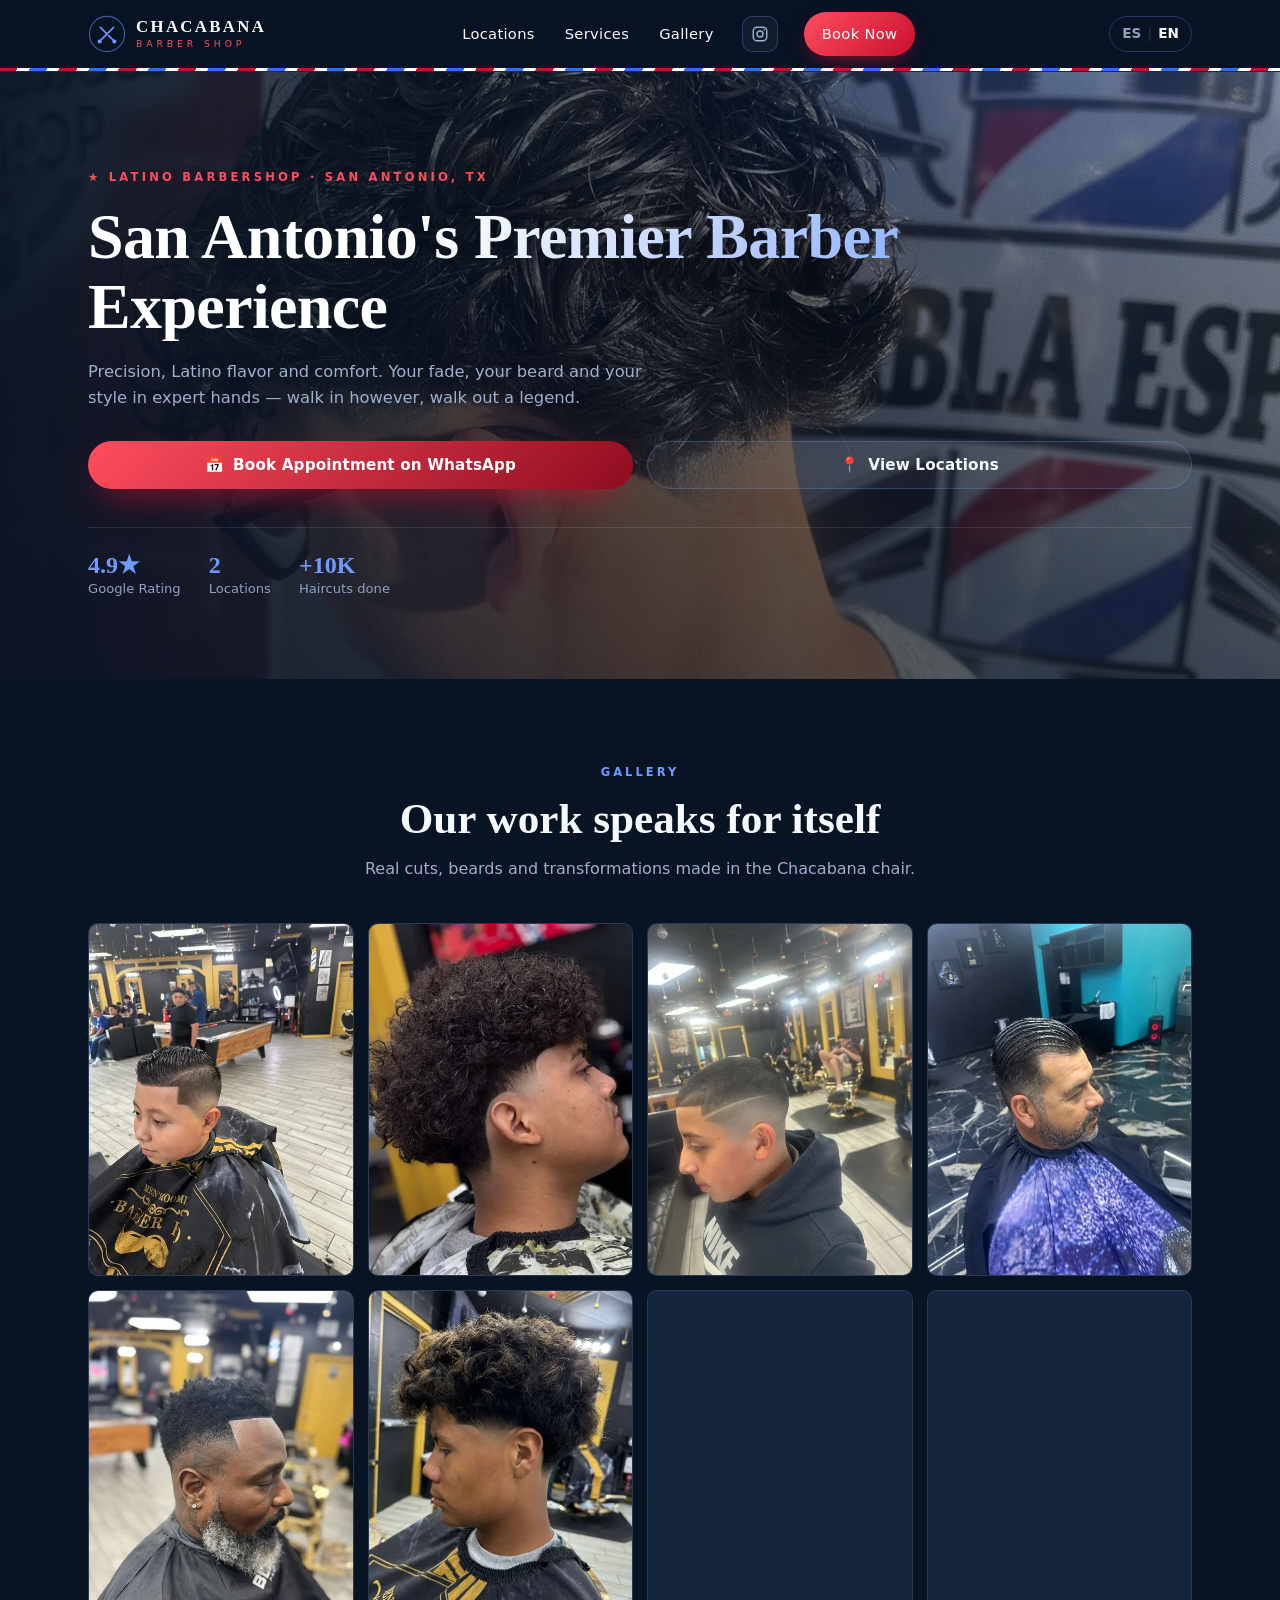
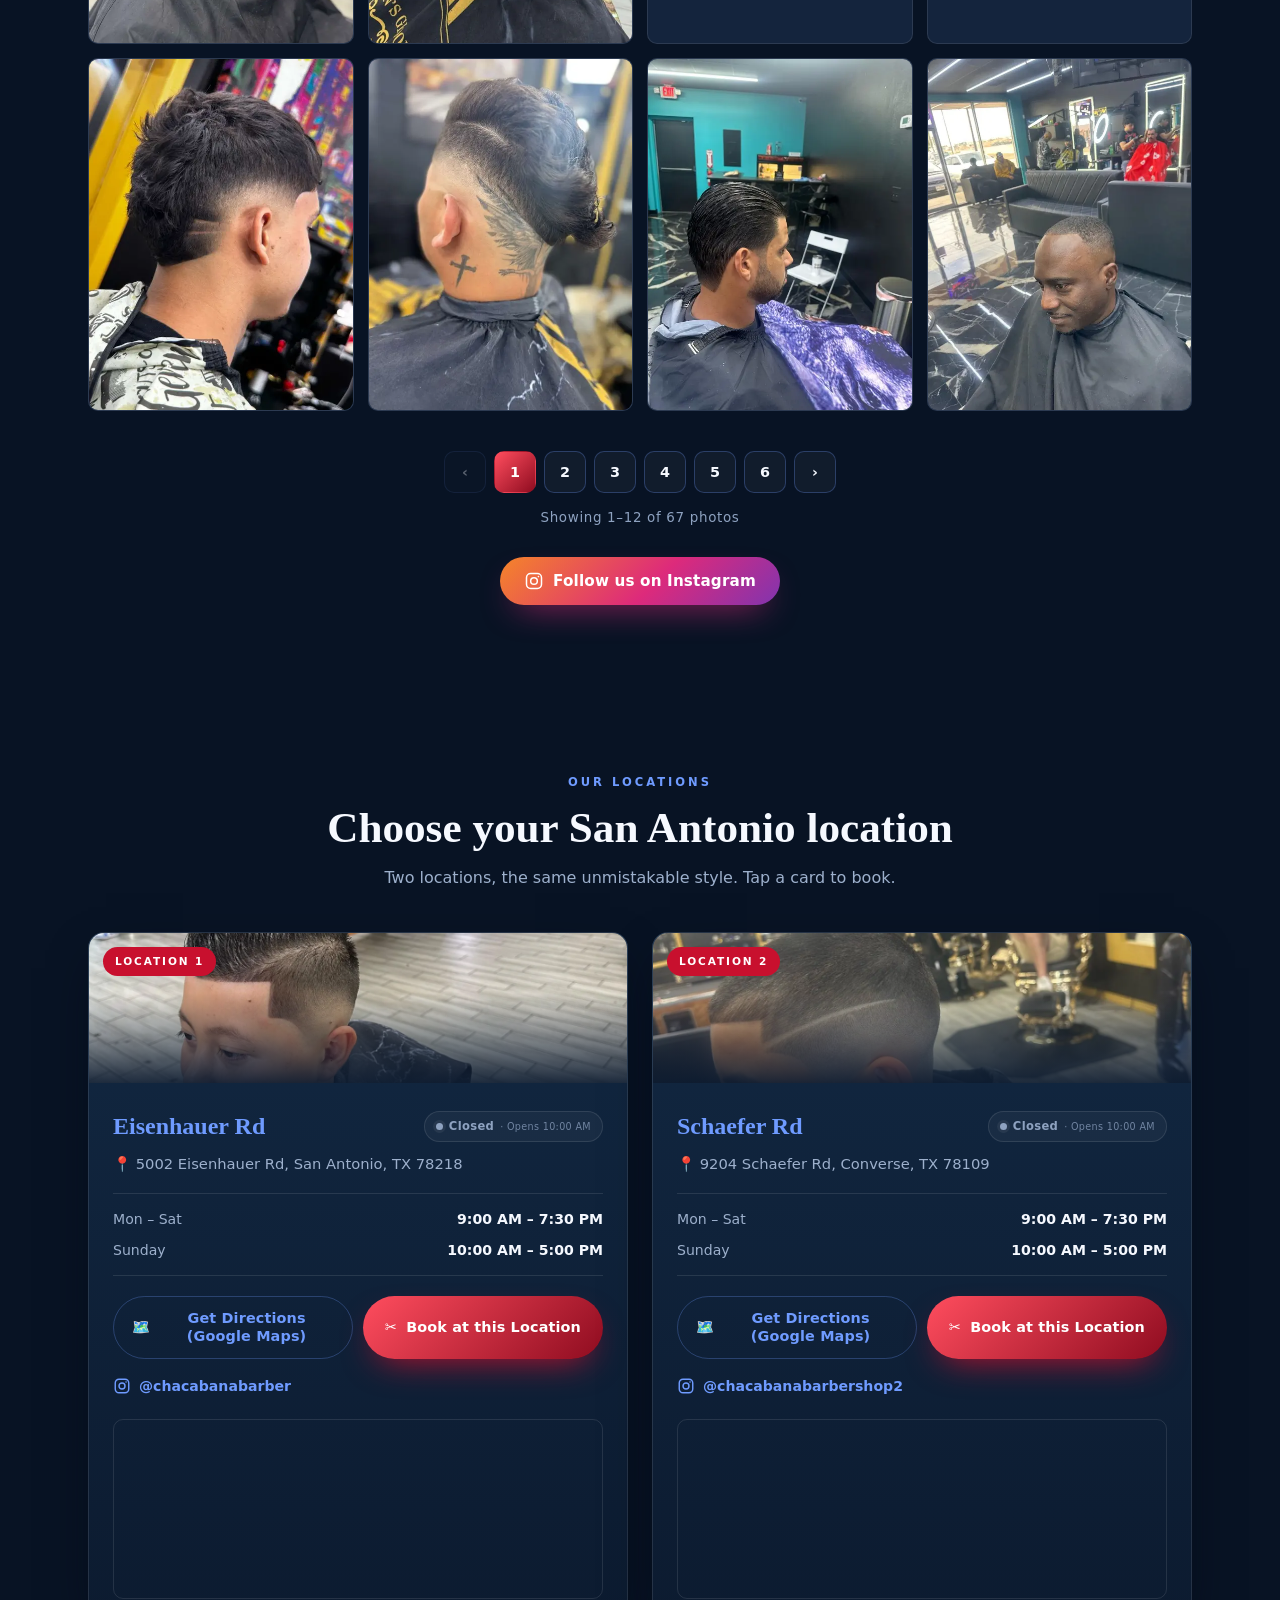
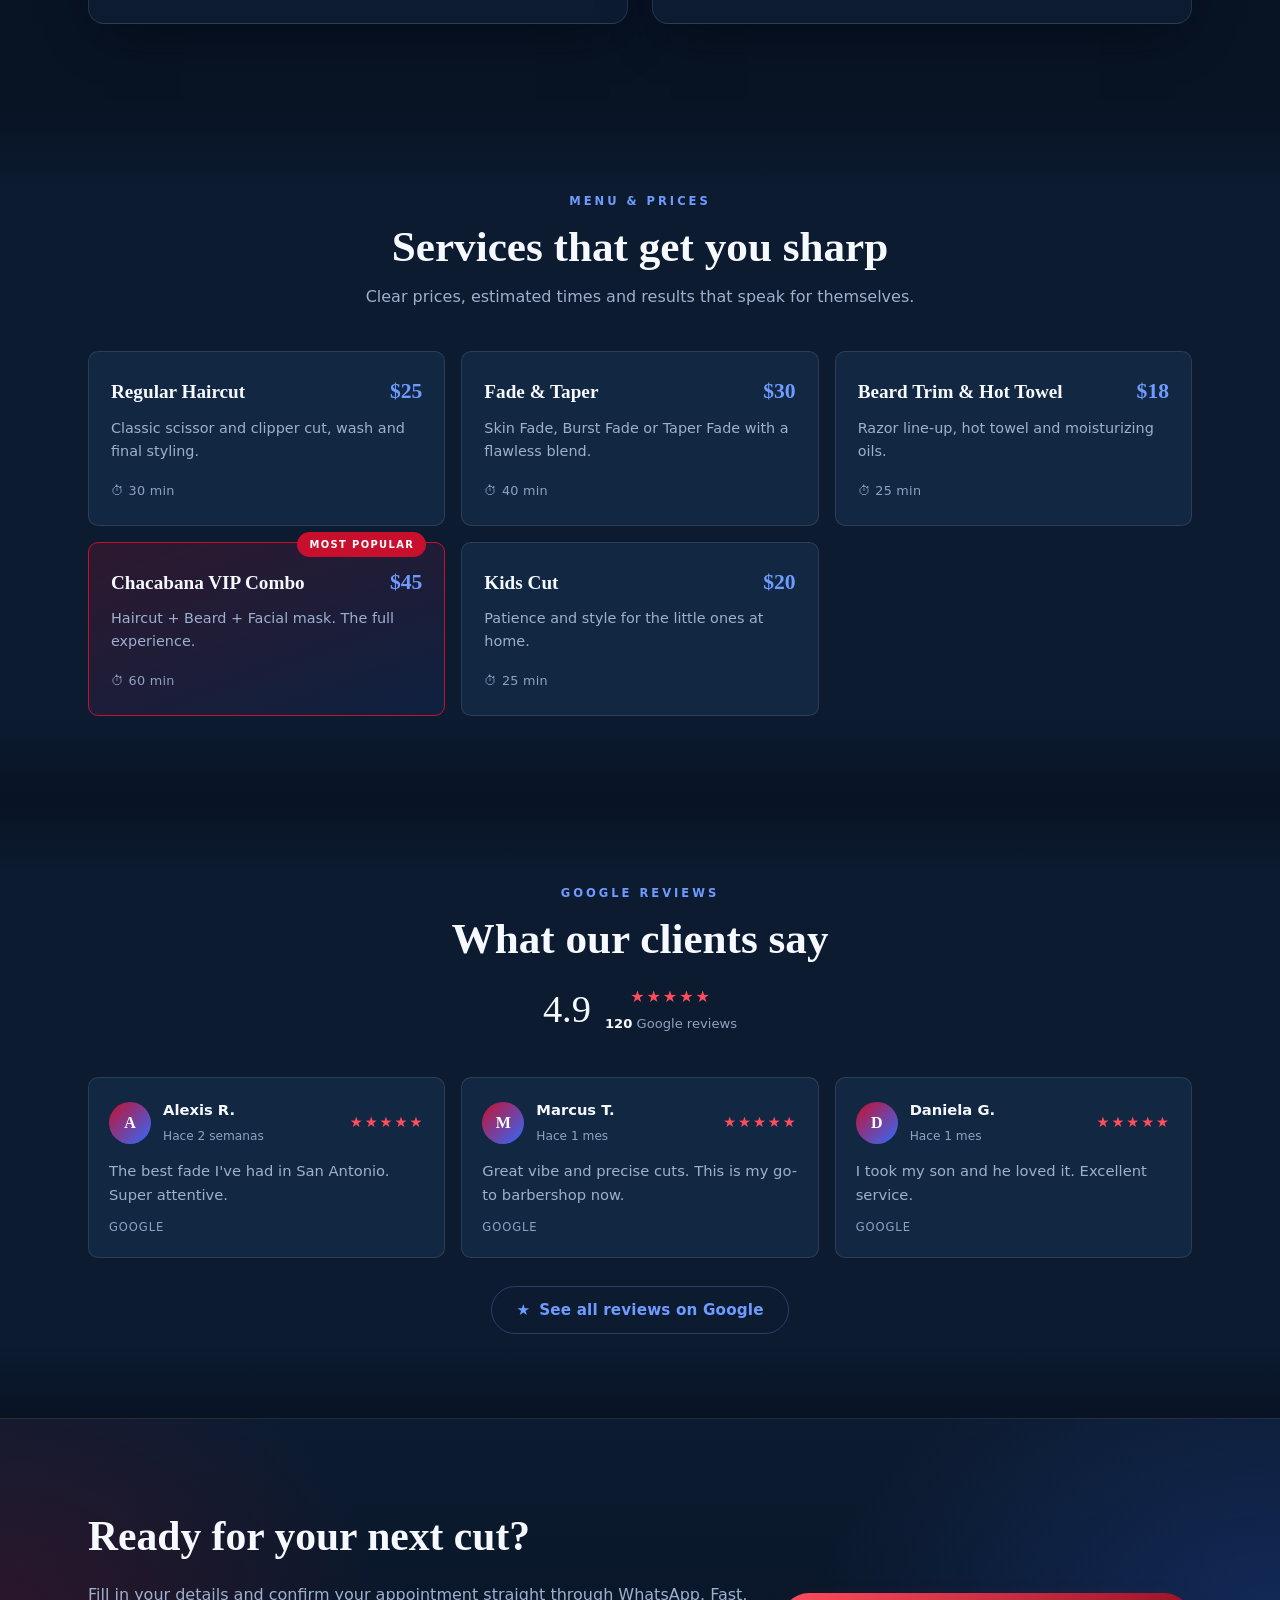
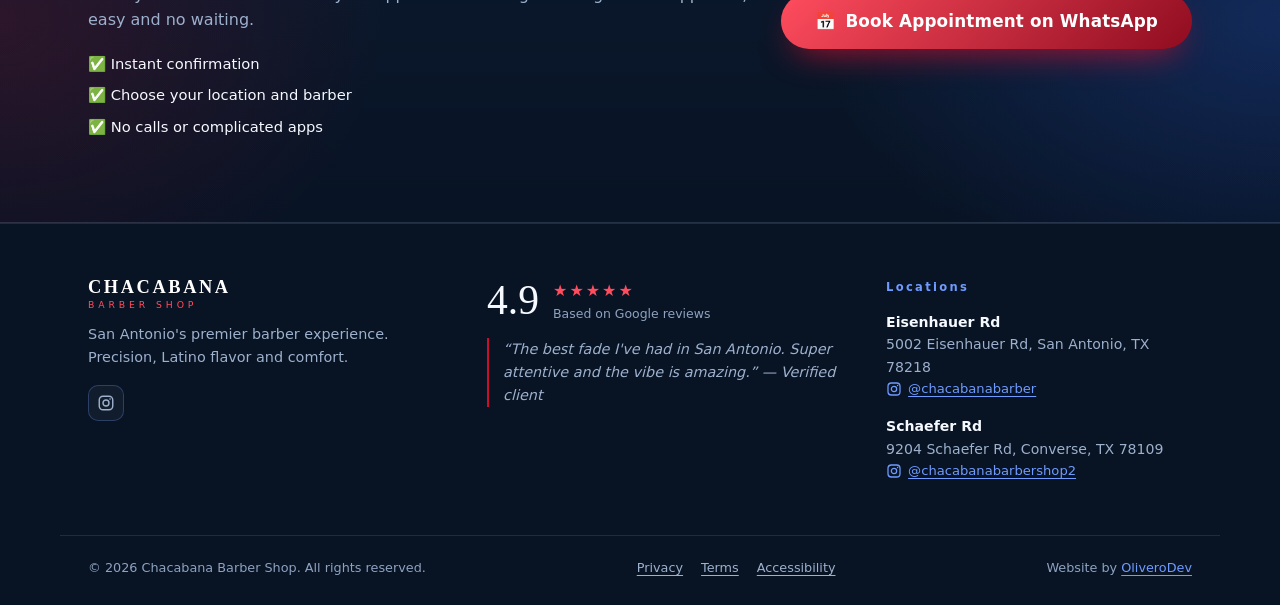
==== index.html @ 7803787d "Aesthetic improvements: brand FAB with auto-hide, calmer red, real branch photos, hi-res hero" ====
<!DOCTYPE html>
<html lang="es" data-lang="es">
<head>
  <meta charset="UTF-8" />
  <meta name="viewport" content="width=device-width, initial-scale=1.0, viewport-fit=cover" />
  <meta name="theme-color" content="#081324" />

  <title>Chacabana Barber Shop | Barbería en San Antonio, TX</title>
  <meta name="description" content="Chacabana Barber Shop — El mejor corte y estilo fresco en San Antonio, TX. 2 sucursales: Eisenhauer Rd y Schaefer Rd. Cortes, fades, barba y toalla caliente. Agenda por WhatsApp." />
  <meta name="keywords" content="barber shop San Antonio, barbería San Antonio TX, haircut San Antonio, fade, beard trim, Eisenhauer Rd, Schaefer Rd, Chacabana Barber" />
  <meta name="robots" content="index, follow" />
  <link rel="canonical" href="https://chacabanabarber.com/" />
  <link rel="icon" href="data:image/svg+xml,%3Csvg xmlns='http://www.w3.org/2000/svg' viewBox='0 0 32 32'%3E%3Crect width='32' height='32' rx='6' fill='%23081324'/%3E%3Ctext x='16' y='22' font-size='18' text-anchor='middle' fill='%23ff4d5e' font-family='Georgia'%3EC%3C/text%3E%3C/svg%3E" />
  <link rel="manifest" href="manifest.webmanifest" />
  <meta name="apple-mobile-web-app-capable" content="yes" />
  <meta name="mobile-web-app-capable" content="yes" />
  <meta name="apple-mobile-web-app-title" content="Chacabana Barber" />
  <meta name="apple-mobile-web-app-status-bar-style" content="black-translucent" />
  <link rel="apple-touch-icon" href="icons/icon-192.png" />

  <!-- Open Graph / Redes -->
  <meta property="og:type" content="business.business" />
  <meta property="og:title" content="Chacabana Barber Shop | San Antonio, TX" />
  <meta property="og:description" content="El mejor corte y estilo fresco en San Antonio, TX. 2 sucursales. Agenda por WhatsApp." />
  <meta property="og:locale" content="es_US" />
  <meta property="og:locale:alternate" content="en_US" />

  <!-- SEO Local: Datos estructurados de las 2 sucursales -->
  <script type="application/ld+json" id="ldLocal">
  {
    "@context": "https://schema.org",
    "@type": "HairSalon",
    "name": "Chacabana Barber Shop",
    "image": "https://chacabanabarber.com/og.jpg",
    "priceRange": "$$",
    "address": {
      "@type": "PostalAddress",
      "streetAddress": "5002 Eisenhauer Rd",
      "addressLocality": "San Antonio",
      "addressRegion": "TX",
      "postalCode": "78218",
      "addressCountry": "US"
    },
    "areaServed": "San Antonio & Converse, TX",
    "aggregateRating": { "@type": "AggregateRating", "ratingValue": "4.9", "reviewCount": "120" },
    "department": [
      {
        "@type": "HairSalon",
        "name": "Chacabana Barber Shop - Eisenhauer Rd",
        "telephone": "+1-210-000-0000",
        "address": { "@type": "PostalAddress", "streetAddress": "5002 Eisenhauer Rd", "addressLocality": "San Antonio", "addressRegion": "TX", "postalCode": "78218", "addressCountry": "US" },
        "openingHoursSpecification": [
          { "@type": "OpeningHoursSpecification", "dayOfWeek": ["Monday","Tuesday","Wednesday","Thursday","Friday","Saturday"], "opens": "09:00", "closes": "19:30" },
          { "@type": "OpeningHoursSpecification", "dayOfWeek": "Sunday", "opens": "10:00", "closes": "17:00" }
        ]
      },
      {
        "@type": "HairSalon",
        "name": "Chacabana Barber Shop - Schaefer Rd",
        "telephone": "+1-210-000-0000",
        "address": { "@type": "PostalAddress", "streetAddress": "9204 Schaefer Rd", "addressLocality": "Converse", "addressRegion": "TX", "postalCode": "78109", "addressCountry": "US" },
        "openingHoursSpecification": [
          { "@type": "OpeningHoursSpecification", "dayOfWeek": ["Monday","Tuesday","Wednesday","Thursday","Friday","Saturday"], "opens": "09:00", "closes": "19:30" },
          { "@type": "OpeningHoursSpecification", "dayOfWeek": "Sunday", "opens": "10:00", "closes": "17:00" }
        ]
      }
    ]
  }
  </script>

  <link rel="stylesheet" href="styles.css?v=9" />
</head>
<body>
  <a class="skip-link" href="#servicios" data-i18n="skip">Saltar al contenido</a>

  <!-- ================= HEADER / NAVBAR ================= -->
  <header class="site-header" id="top">
    <div class="container header-inner">
      <a href="#top" class="brand" aria-label="Chacabana Barber Shop">
        <svg class="brand-mark" viewBox="0 0 40 40" aria-hidden="true">
          <circle cx="20" cy="20" r="18.5" fill="none" stroke="currentColor" stroke-width="1.2" opacity=".55"/>
          <path d="M13 27l14-14M13 13l8.5 8.5M27 27l-8.5-8.5" stroke="currentColor" stroke-width="1.6" stroke-linecap="round"/>
          <circle cx="12.2" cy="27.8" r="2.1" fill="currentColor"/>
          <circle cx="27.8" cy="27.8" r="2.1" fill="currentColor"/>
        </svg>
        <span class="brand-text">
          <strong>CHACABANA</strong>
          <small>BARBER SHOP</small>
        </span>
      </a>

      <nav class="main-nav" id="mainNav" aria-label="Navegación principal">
        <a href="#sucursales" data-i18n="nav.branches">Sucursales</a>
        <a href="#servicios" data-i18n="nav.services">Servicios</a>
        <a href="#galeria" data-i18n="nav.gallery">Galería</a>
        <div class="nav-social" data-socials></div>
        <a href="#agendar" class="nav-cta" data-booking-trigger data-i18n="nav.book">Agendar Cita</a>
      </nav>

      <div class="header-actions">
        <div class="lang-toggle" role="group" aria-label="Language / Idioma">
          <button type="button" data-lang-btn="es" class="active" aria-pressed="true">ES</button>
          <span aria-hidden="true">|</span>
          <button type="button" data-lang-btn="en" aria-pressed="false">EN</button>
        </div>
        <button type="button" class="menu-btn" id="menuBtn" aria-label="Menú" aria-expanded="false" aria-controls="mainNav">
          <span></span><span></span><span></span>
        </button>
      </div>
    </div>
  </header>

  <main>
    <!-- ================= HERO ================= -->
    <section class="hero" id="inicio">
      <div class="hero-media" aria-hidden="true">
        <img class="hero-img" src="images/hero.webp" alt="" fetchpriority="high" decoding="async">
        <video class="hero-video" data-hero-video muted loop playsinline preload="none" poster="images/hero.webp"></video>
      </div>
      <div class="hero-bg" aria-hidden="true"></div>
      <div class="container hero-content">
        <p class="hero-eyebrow" data-i18n="hero.eyebrow">★ BARBERÍA LATINA · SAN ANTONIO, TX</p>
        <h1 class="hero-title" data-i18n="hero.title">El mejor corte y estilo fresco en San Antonio, TX</h1>
        <p class="hero-subtitle" data-i18n="hero.subtitle">
          Precisión, sabor latino y comodidad. Tu fade, tu barba y tu estilo en manos expertas — llega como quieras, sal como leyenda.
        </p>
        <div class="hero-cta">
          <button type="button" class="btn btn-primary" data-booking-trigger>
            <span aria-hidden="true">📅</span> <span data-i18n="hero.cta.book">Agendar Cita por WhatsApp</span>
          </button>
          <a href="#sucursales" class="btn btn-ghost">
            <span aria-hidden="true">📍</span> <span data-i18n="hero.cta.locations">Ver Ubicaciones</span>
          </a>
        </div>
        <div class="hero-stats">
          <div class="stat"><strong>4.9★</strong><span data-i18n="hero.stat.rating">Calificación Google</span></div>
          <div class="stat"><strong>2</strong><span data-i18n="hero.stat.branches">Sucursales</span></div>
          <div class="stat"><strong>+10K</strong><span data-i18n="hero.stat.clients">Cortes realizados</span></div>
        </div>
      </div>
    </section>

    <!-- ================= GALERÍA ================= -->
    <section class="section" id="galeria">
      <div class="container">
        <header class="section-head">
          <span class="section-kicker" data-i18n="gallery.kicker">GALERÍA</span>
          <h2 class="section-title" data-i18n="gallery.title">Nuestro trabajo habla por sí solo</h2>
          <p class="section-lead" data-i18n="gallery.lead">Cortes, barbas y transformaciones reales hechas en el sillón de Chacabana.</p>
        </header>

        <div class="gallery-grid" id="galleryGrid" aria-label="Galería de trabajos">
          <!-- Contenido generado desde gallery.json (fallback abajo) -->
          <figure class="g-item"><img src="images/gallery/thumb/gallery-01.webp" alt="Chacabana Barber Shop" width="1200" height="1600" loading="lazy" decoding="async"></figure>
          <figure class="g-item"><img src="images/gallery/thumb/gallery-02.webp" alt="Chacabana Barber Shop" width="768" height="1024" loading="lazy" decoding="async"></figure>
          <figure class="g-item"><img src="images/gallery/thumb/gallery-03.webp" alt="Chacabana Barber Shop" width="768" height="1024" loading="lazy" decoding="async"></figure>
          <figure class="g-item"><img src="images/gallery/thumb/gallery-04.webp" alt="Chacabana Barber Shop" width="768" height="1024" loading="lazy" decoding="async"></figure>
          <figure class="g-item"><img src="images/gallery/thumb/gallery-05.webp" alt="Chacabana Barber Shop" width="768" height="1024" loading="lazy" decoding="async"></figure>
          <figure class="g-item"><img src="images/gallery/thumb/gallery-06.webp" alt="Chacabana Barber Shop" width="768" height="1024" loading="lazy" decoding="async"></figure>
          <figure class="g-item"><img src="images/gallery/thumb/gallery-07.webp" alt="Chacabana Barber Shop" width="1200" height="1600" loading="lazy" decoding="async"></figure>
          <figure class="g-item"><img src="images/gallery/thumb/gallery-08.webp" alt="Chacabana Barber Shop" width="1200" height="1600" loading="lazy" decoding="async"></figure>
        </div>

        <div class="gallery-more">
          <nav class="gallery-pager" id="galleryPager" aria-label="Galería"></nav>
          <p class="gallery-count" id="galleryCount" aria-live="polite"></p>
        </div>

        <div class="gallery-cta">
          <a class="btn btn-instagram" href="https://www.instagram.com/" target="_blank" rel="noopener" data-instagram>
            <svg viewBox="0 0 24 24" width="20" height="20" aria-hidden="true" fill="none" stroke="currentColor" stroke-width="1.8"><rect x="3" y="3" width="18" height="18" rx="5"/><circle cx="12" cy="12" r="4"/><circle cx="17.3" cy="6.7" r="1" fill="currentColor" stroke="none"/></svg>
            <span data-i18n="gallery.follow">Síguenos en Instagram</span>
          </a>
        </div>
      </div>
    </section>

    <!-- ================= SUCURSALES ================= -->
    <section class="section" id="sucursales">
      <div class="container">
        <header class="section-head">
          <span class="section-kicker" data-i18n="branches.kicker">NUESTRAS SUCURSALES</span>
          <h2 class="section-title" data-i18n="branches.title">Elige tu sucursal en San Antonio</h2>
          <p class="section-lead" data-i18n="branches.lead">Dos ubicaciones, el mismo estilo inconfundible. Toca una tarjeta para agendar.</p>
        </header>

        <div class="branches-grid">
          <!-- Sucursal 1 -->
          <article class="branch-card" data-branch-id="eisenhauer">
            <div class="branch-media" style="--img:url('images/eisenhauer.svg')" aria-hidden="true">
              <span class="branch-badge" data-i18n="branch.badge1">SUCURSAL 1</span>
            </div>
            <div class="branch-body">
              <div class="branch-title-row">
                <h3 class="branch-name">Eisenhauer Rd</h3>
                <span class="branch-status" data-status="eisenhauer" aria-live="polite"></span>
              </div>
              <p class="branch-address"><span aria-hidden="true">📍</span> 5002 Eisenhauer Rd, San Antonio, TX 78218</p>
              <ul class="branch-hours">
                <li><span data-i18n="hours.weekdays">Lun – Sáb</span><b>9:00 AM – 7:30 PM</b></li>
                <li><span data-i18n="hours.sunday">Domingo</span><b>10:00 AM – 5:00 PM</b></li>
              </ul>
              <div class="branch-actions">
                <a class="btn btn-outline" href="https://maps.app.goo.gl/Dxy3XJ55s1uHZmcH8" target="_blank" rel="noopener" data-maps-link="eisenhauer">
                  <span aria-hidden="true">🗺️</span> <span data-i18n="branch.directions">Cómo llegar (Google Maps)</span>
                </a>
                <button type="button" class="btn btn-primary" data-booking-trigger data-branch="Eisenhauer Rd">
                  <span aria-hidden="true">✂️</span> <span data-i18n="branch.book">Agendar en esta Sucursal</span>
                </button>
              </div>
              <p class="branch-social">
                <a data-instagram-branch="eisenhauer" target="_blank" rel="noopener"></a>
              </p>
              <div class="branch-map">
                <iframe data-map="eisenhauer" title="Mapa Eisenhauer Rd" loading="lazy" referrerpolicy="no-referrer-when-downgrade" allowfullscreen></iframe>
              </div>
            </div>
          </article>

          <!-- Sucursal 2 -->
          <article class="branch-card" data-branch-id="schaefer">
            <div class="branch-media" style="--img:url('images/schaefer.svg')" aria-hidden="true">
              <span class="branch-badge" data-i18n="branch.badge2">SUCURSAL 2</span>
            </div>
            <div class="branch-body">
              <div class="branch-title-row">
                <h3 class="branch-name">Schaefer Rd</h3>
                <span class="branch-status" data-status="schaefer" aria-live="polite"></span>
              </div>
              <p class="branch-address"><span aria-hidden="true">📍</span> 9204 Schaefer Rd, Converse, TX 78109</p>
              <ul class="branch-hours">
                <li><span data-i18n="hours.weekdays">Lun – Sáb</span><b>9:00 AM – 7:30 PM</b></li>
                <li><span data-i18n="hours.sunday">Domingo</span><b>10:00 AM – 5:00 PM</b></li>
              </ul>
              <div class="branch-actions">
                <a class="btn btn-outline" href="https://maps.app.goo.gl/WspSJKDveiJwfCVL9" target="_blank" rel="noopener" data-maps-link="schaefer">
                  <span aria-hidden="true">🗺️</span> <span data-i18n="branch.directions">Cómo llegar (Google Maps)</span>
                </a>
                <button type="button" class="btn btn-primary" data-booking-trigger data-branch="Schaefer Rd">
                  <span aria-hidden="true">✂️</span> <span data-i18n="branch.book">Agendar en esta Sucursal</span>
                </button>
              </div>
              <p class="branch-social">
                <a data-instagram-branch="schaefer" target="_blank" rel="noopener"></a>
              </p>
              <div class="branch-map">
                <iframe data-map="schaefer" title="Mapa Schaefer Rd" loading="lazy" referrerpolicy="no-referrer-when-downgrade" allowfullscreen></iframe>
              </div>
            </div>
          </article>
        </div>
      </div>
    </section>

    <!-- ================= SERVICIOS ================= -->
    <section class="section section-alt" id="servicios">
      <div class="container">
        <header class="section-head">
          <span class="section-kicker" data-i18n="services.kicker">MENÚ & PRECIOS</span>
          <h2 class="section-title" data-i18n="services.title">Servicios que te dejan listo</h2>
          <p class="section-lead" data-i18n="services.lead">Precios claros, tiempos estimados y resultados que hablan solos.</p>
        </header>

        <!-- Los servicios se renderizan desde config.js (fallback estático abajo) -->
        <div class="services-grid">
          <article class="service-card">
            <div class="service-head"><h3>Corte Regular</h3><span class="service-price">$25</span></div>
            <p class="service-desc">Corte clásico a tijera y máquina, lavado y peinado final.</p>
            <span class="service-time">⏱ 30 min</span>
          </article>
          <article class="service-card">
            <div class="service-head"><h3>Fade &amp; Taper</h3><span class="service-price">$30</span></div>
            <p class="service-desc">Skin Fade, Burst Fade o Taper Fade con degradado perfecto.</p>
            <span class="service-time">⏱ 40 min</span>
          </article>
          <article class="service-card">
            <div class="service-head"><h3>Barba &amp; Toalla Caliente</h3><span class="service-price">$18</span></div>
            <p class="service-desc">Perfilado con navaja, toalla caliente y aceites hidratantes.</p>
            <span class="service-time">⏱ 25 min</span>
          </article>
          <article class="service-card service-card--featured">
            <span class="service-tag">MÁS PEDIDO</span>
            <div class="service-head"><h3>Combo Chacabana VIP</h3><span class="service-price">$45</span></div>
            <p class="service-desc">Corte + Barba + Mascarilla facial. La experiencia completa.</p>
            <span class="service-time">⏱ 60 min</span>
          </article>
          <article class="service-card">
            <div class="service-head"><h3>Corte de Niños</h3><span class="service-price">$20</span></div>
            <p class="service-desc">Paciencia y estilo para los más pequeños de la casa.</p>
            <span class="service-time">⏱ 25 min</span>
          </article>
        </div>
      </div>
    </section>

    <!-- ================= RESEÑAS DE GOOGLE ================= -->
    <section class="section section-alt" id="resenas">
      <div class="container">
        <header class="section-head">
          <span class="section-kicker" data-i18n="reviews.kicker">RESEÑAS DE GOOGLE</span>
          <h2 class="section-title" data-i18n="reviews.title">Lo que dicen nuestros clientes</h2>
          <div class="reviews-summary">
            <span class="reviews-score" data-rating-value>4.9</span>
            <div>
              <span class="reviews-stars" data-rating-stars aria-hidden="true">★★★★★</span>
              <small><b data-rating-count>120</b> <span data-i18n="reviews.based">reseñas en Google</span></small>
            </div>
          </div>
        </header>
        <div class="reviews-grid" id="reviewsGrid"></div>
        <div class="gallery-cta">
          <a class="btn btn-outline" href="#" target="_blank" rel="noopener" data-google-reviews>
            <span aria-hidden="true">★</span> <span data-i18n="reviews.seeAll">Ver todas las reseñas en Google</span>
          </a>
        </div>
      </div>
    </section>

    <!-- ================= AGENDAR (CTA) ================= -->
    <section class="section section-book" id="agendar">
      <div class="container book-inner">
        <div class="book-copy">
          <h2 data-i18n="book.title">¿Listo para tu próximo corte?</h2>
          <p data-i18n="book.lead">Completa tus datos y confirma tu cita directo por WhatsApp. Rápido, fácil y sin esperas.</p>
          <ul class="book-points">
            <li data-i18n="book.point1">✅ Confirmación inmediata</li>
            <li data-i18n="book.point2">✅ Elige tu sucursal y barbero</li>
            <li data-i18n="book.point3">✅ Sin llamadas ni apps complicadas</li>
          </ul>
        </div>
        <button type="button" class="btn btn-primary btn-lg" data-booking-trigger>
          <span aria-hidden="true">📅</span> <span data-i18n="book.cta">Agendar Cita por WhatsApp</span>
        </button>
      </div>
    </section>
  </main>

  <!-- ================= FOOTER ================= -->
  <footer class="site-footer">
    <div class="container footer-grid">
      <div class="footer-brand">
        <span class="brand-text"><strong>CHACABANA</strong><small>BARBER SHOP</small></span>
        <p data-i18n="footer.tagline">El mejor corte y estilo fresco en San Antonio, TX. Precisión, sabor latino y comodidad.</p>
        <div class="footer-social" data-socials></div>
      </div>

      <div class="footer-reviews">
        <div class="reviews-rating">
          <span class="reviews-score" data-rating-value>4.9</span>
          <div>
            <span class="reviews-stars" aria-hidden="true">★★★★★</span>
            <small data-i18n="footer.reviews">Basado en reseñas de Google</small>
          </div>
        </div>
        <blockquote data-i18n="footer.quote">“El mejor fade que me han hecho en San Antonio. Súper atentos y el lugar bien chido.” — Cliente verificado</blockquote>
      </div>

      <div class="footer-contact">
        <h4 data-i18n="footer.branches">Sucursales</h4>
        <p data-branch-footer="eisenhauer"></p>
        <p data-branch-footer="schaefer"></p>
      </div>
    </div>
    <div class="footer-bottom container">
      <p>© <span id="year"></span> Chacabana Barber Shop. <span data-i18n="footer.rights">Todos los derechos reservados.</span></p>
      <nav class="footer-legal" aria-label="Legal">
        <a href="privacy.html" data-i18n="legal.privacy">Privacidad</a>
        <a href="terms.html" data-i18n="legal.terms">Términos</a>
        <a href="accessibility.html" data-i18n="legal.accessibility">Accesibilidad</a>
      </nav>
      <p class="footer-credit"><span data-i18n="footer.madeby">Sitio web creado por</span> <a href="https://oliverodev.com/" target="_blank" rel="noopener">OliveroDev</a></p>
    </div>
  </footer>

  <!-- Botón flotante WhatsApp -->
  <button type="button" class="whatsapp-fab" data-booking-trigger aria-label="Agendar por WhatsApp">
    <svg viewBox="0 0 24 24" width="26" height="26" fill="currentColor" aria-hidden="true"><path d="M12 2a10 10 0 0 0-8.6 15.1L2 22l5-1.3A10 10 0 1 0 12 2Zm5.3 14.1c-.2.6-1.3 1.2-1.8 1.2-.5.1-1 .1-1.7-.1-.4-.1-.9-.3-1.6-.6-2.7-1.2-4.4-4-4.6-4.2-.1-.2-1-1.4-1-2.6 0-1.2.6-1.8.9-2.1.2-.2.5-.3.7-.3h.5c.2 0 .4 0 .6.5l.8 1.9c.1.2.1.4 0 .6l-.3.5c-.1.2-.3.4-.1.7.2.3.8 1.3 1.7 2.1 1.2 1 2.1 1.3 2.4 1.5.2.1.4.1.6-.1l.8-.9c.2-.2.4-.2.6-.1l1.8.9c.3.1.5.2.5.4.1.2.1.7-.1 1.3Z"/></svg>
    <span class="fab-label" data-i18n="fab.book">Agendar</span>
  </button>

  <!-- ================= MODAL DE CITAS ================= -->
  <div class="modal-overlay" id="bookingModal" hidden>
    <div class="modal" role="dialog" aria-modal="true" aria-labelledby="bookingTitle">
      <button type="button" class="modal-close" id="modalClose" aria-label="Cerrar">✕</button>
      <h3 id="bookingTitle" data-i18n="form.title">Agenda tu cita</h3>
      <p class="modal-sub" data-i18n="form.sub">Completa los datos y te llevamos a WhatsApp con tu mensaje listo.</p>

      <form id="bookingForm" novalidate>
        <div class="field">
          <label for="f-name" data-i18n="form.name">Nombre del Cliente</label>
          <input id="f-name" name="name" type="text" autocomplete="name" required data-i18n-ph="form.name.ph" placeholder="Tu nombre" />
        </div>

        <div class="field-row">
          <div class="field">
            <label for="f-branch" data-i18n="form.branch">Sucursal</label>
            <select id="f-branch" name="branch" required>
              <option value="Eisenhauer Rd">Eisenhauer Rd</option>
              <option value="Schaefer Rd">Schaefer Rd</option>
            </select>
          </div>
          <div class="field">
            <label for="f-service" data-i18n="form.service">Servicio</label>
            <select id="f-service" name="service" required></select>
          </div>
        </div>

        <div class="field-row">
          <div class="field">
            <label for="f-barber" data-i18n="form.barber">Barbero de preferencia <small data-i18n="form.optional">(opcional)</small></label>
            <select id="f-barber" name="barber">
              <option value="Cualquiera disponible" data-i18n="form.barber.any">Cualquiera disponible</option>
              <option value="Barbero 1">Barbero 1</option>
              <option value="Barbero 2">Barbero 2</option>
            </select>
          </div>
          <div class="field">
            <label for="f-date" data-i18n="form.date">Fecha deseada</label>
            <input id="f-date" name="date" type="date" required />
          </div>
        </div>

        <div class="field">
          <label for="f-time" data-i18n="form.time">Hora aproximada</label>
          <input id="f-time" name="time" type="time" required />
        </div>

        <div class="field">
          <label for="f-notes" data-i18n="form.notes">Notas / Comentarios <small data-i18n="form.optional">(opcional)</small></label>
          <textarea id="f-notes" name="notes" rows="3" data-i18n-ph="form.notes.ph" placeholder="Ej. referencia de diseño, alergias, etc."></textarea>
        </div>

        <button type="submit" class="btn btn-primary btn-block">
          <span aria-hidden="true">✅</span> <span data-i18n="form.submit">Confirmar y Enviar a WhatsApp</span>
        </button>
        <p class="form-hint" role="alert" data-i18n="form.hint">Se abrirá WhatsApp con tu mensaje listo para enviar.</p>
      </form>
    </div>
  </div>

  <script src="config.js?v=9" defer></script>
  <script src="app.js?v=9" defer></script>
</body>
</html>
---- styles.css ----
/* ==========================================================================
   Chacabana Barber Shop — styles.css
   Mobile-first · Paleta barbería: blanco · rojo · azul (poste de barbero)
   Sin dependencias
   ========================================================================== */

:root{
  /* Base azul marino */
  --black:#081324;
  --dark:#0c1b30;
  --dark-2:#122842;
  --surface:#16304f;

  /* Acentos de barbería */
  --red:#c8102e;
  --red-light:#ff4d5e;
  --red-deep:#8f0c20;
  --blue:#2f6bff;
  --blue-light:#6f9bff;
  --blue-deep:#1b44a8;

  --line:rgba(111,155,255,.28);
  --line-soft:rgba(255,255,255,.10);
  --white:#f6f9ff;
  --gray:#9db0cc;
  --gray-2:#8ea2c0;
  --radius:16px;
  --radius-sm:10px;
  --shadow:0 18px 50px -18px rgba(2,8,20,.85);
  --container:1160px;
  --font:'Segoe UI',system-ui,-apple-system,Roboto,Helvetica,Arial,sans-serif;
  --serif:Georgia,'Times New Roman',serif;
}

*,*::before,*::after{box-sizing:border-box}
html{scroll-behavior:smooth}
body{
  margin:0;
  background:var(--black);
  color:var(--white);
  font-family:var(--font);
  line-height:1.6;
  -webkit-font-smoothing:antialiased;
  overflow-x:hidden;
}
img,svg{display:block;max-width:100%}
a{color:inherit;text-decoration:none}
button{font:inherit;cursor:pointer}
ul{margin:0;padding:0;list-style:none}

.container{width:100%;max-width:var(--container);margin-inline:auto;padding-inline:20px}

.skip-link{position:absolute;left:-9999px;top:0;background:var(--red);color:#fff;padding:10px 16px;z-index:200;border-radius:0 0 8px 0}
.skip-link:focus{left:0}

::selection{background:var(--red);color:#fff}

/* Accesibilidad: foco visible para teclado (WCAG 2.1 AA) */
:focus-visible{outline:3px solid var(--blue-light);outline-offset:2px;border-radius:4px}
a:focus-visible,button:focus-visible,[tabindex]:focus-visible{outline:3px solid var(--blue-light);outline-offset:3px}
/* No mostrar el anillo al hacer clic con mouse */
:focus:not(:focus-visible){outline:none}

/* Rayas de poste de barbero (rojo / blanco / azul) */
.barber-stripe{
  height:4px;
  background:repeating-linear-gradient(115deg,
    var(--red) 0 18px, #ffffff 18px 30px, var(--blue) 30px 48px, #ffffff 48px 60px);
}

/* ===================== HEADER ===================== */
.site-header{
  position:sticky;top:0;z-index:100;
  background:rgba(8,19,36,.85);
  backdrop-filter:blur(14px);
  -webkit-backdrop-filter:blur(14px);
  border-bottom:1px solid var(--line-soft);
}
.site-header::after{content:"";display:block;height:3px;
  background:repeating-linear-gradient(115deg,
    var(--red) 0 16px, #ffffff 16px 27px, var(--blue) 27px 43px, #ffffff 43px 54px);}
.header-inner{display:flex;align-items:center;justify-content:space-between;gap:16px;min-height:68px}

.brand{display:flex;align-items:center;gap:10px;color:var(--blue-light)}
.brand-mark{width:38px;height:38px;flex:none}
.brand-text{display:flex;flex-direction:column;line-height:1}
.brand-text strong{font-family:var(--serif);letter-spacing:.14em;font-size:1.05rem;color:#fff}
.brand-text small{font-size:.58rem;letter-spacing:.42em;color:var(--red-light);margin-top:3px}

.main-nav{display:none}
.main-nav > a{
  position:relative;color:var(--white);font-size:.92rem;font-weight:500;
  letter-spacing:.02em;padding:8px 2px;transition:color .2s;
}
.main-nav > a:not(.nav-cta):hover{color:var(--blue-light)}
.main-nav > a:not(.nav-cta)::after{
  content:"";position:absolute;left:0;bottom:2px;width:0;height:2px;
  background:var(--red);transition:width .25s;
}
.main-nav > a:not(.nav-cta):hover::after{width:100%}
.nav-cta{
  background:linear-gradient(135deg,var(--red-light),var(--red));
  color:#fff!important;padding:10px 18px!important;border-radius:999px;
  font-weight:700;box-shadow:0 8px 22px -10px var(--red);
}

/* Redes sociales (iconos) */
.nav-social{display:flex;align-items:center;gap:8px}
.footer-social{display:flex;align-items:center;gap:10px;margin-top:16px}
.social-link{display:inline-grid;place-items:center;width:36px;height:36px;border-radius:10px;
  border:1px solid var(--line);color:var(--gray);background:rgba(255,255,255,.04);
  transition:color .2s,border-color .2s,background .2s,transform .2s}
.social-link:hover{color:#fff;border-color:var(--blue-light);transform:translateY(-2px)}
.social-instagram:hover{color:#fff;border-color:#e1306c;background:linear-gradient(135deg,#f58529,#dd2a7b 55%,#8134af)}
.social-tiktok:hover{color:#fff;border-color:#25f4ee;background:#111}
.social-facebook:hover{color:#fff;border-color:#1877f2;background:#1877f2}

.header-actions{display:flex;align-items:center;gap:12px}
.lang-toggle{
  display:flex;align-items:center;gap:6px;font-size:.85rem;font-weight:700;
  border:1px solid var(--line);border-radius:999px;padding:6px 12px;color:var(--gray-2);
}
.lang-toggle button{background:none;border:0;color:var(--gray-2);font-weight:700;font-size:.85rem;padding:0;transition:color .2s}
.lang-toggle button.active{color:var(--white)}
.lang-toggle span{color:var(--line-soft)}

.menu-btn{
  display:flex;flex-direction:column;gap:5px;background:none;border:0;padding:8px;
}
.menu-btn span{width:24px;height:2px;background:var(--white);border-radius:2px;transition:.25s}
.menu-btn[aria-expanded="true"] span:nth-child(1){transform:translateY(7px) rotate(45deg)}
.menu-btn[aria-expanded="true"] span:nth-child(2){opacity:0}
.menu-btn[aria-expanded="true"] span:nth-child(3){transform:translateY(-7px) rotate(-45deg)}

/* ===================== BUTTONS ===================== */
.btn{
  display:inline-flex;align-items:center;justify-content:center;gap:9px;
  border:0;border-radius:999px;padding:14px 24px;font-weight:700;font-size:.95rem;
  letter-spacing:.01em;transition:transform .2s,box-shadow .25s,background .25s,color .25s;
  text-align:center;line-height:1.2;
}
.btn:active{transform:scale(.97)}
.btn-primary{background:linear-gradient(135deg,var(--red-light),var(--red-deep));color:#fff;box-shadow:0 14px 34px -14px var(--red)}
.btn-primary:hover{box-shadow:0 18px 44px -12px var(--red);transform:translateY(-2px)}
.btn-ghost{background:rgba(255,255,255,.05);color:var(--white);border:1px solid var(--line)}
.btn-ghost:hover{border-color:var(--blue);color:var(--blue-light)}
.btn-outline{background:transparent;color:var(--blue-light);border:1px solid var(--line)}
.btn-outline:hover{background:rgba(47,107,255,.14);border-color:var(--blue-light);color:#fff}
.btn-lg{padding:18px 34px;font-size:1.05rem}
.btn-block{width:100%}
.btn-instagram{background:linear-gradient(135deg,#f58529,#dd2a7b 55%,#8134af);color:#fff;box-shadow:0 14px 34px -16px #dd2a7b}
.btn-instagram:hover{transform:translateY(-2px)}

/* ===================== HERO ===================== */
.hero{position:relative;overflow:hidden;padding:72px 0 60px;isolation:isolate}
.hero-media{position:absolute;inset:0;z-index:-2;overflow:hidden;background:#0a1729}
.hero-img,.hero-video{position:absolute;inset:0;width:100%;height:100%;object-fit:cover;object-position:center}
.hero-video{opacity:0;transition:opacity .9s ease;display:none}
.hero-video.is-on{opacity:1}
@media (min-width:768px){.hero-video{display:block}}
.hero-bg{
  position:absolute;inset:0;z-index:-1;
  background:
    linear-gradient(180deg,rgba(8,19,36,.55) 0%,rgba(8,19,36,.68) 45%,rgba(8,19,36,.92) 100%),
    radial-gradient(80% 60% at 82% 0%,rgba(47,107,255,.28),transparent 60%),
    radial-gradient(70% 70% at 0% 100%,rgba(200,16,46,.20),transparent 55%);
}
@media (min-width:768px){
  .hero-bg{background:
    linear-gradient(90deg,rgba(8,19,36,.94) 0%,rgba(8,19,36,.58) 44%,rgba(8,19,36,.14) 100%),
    linear-gradient(180deg,rgba(8,19,36,.12),rgba(8,19,36,.5)),
    radial-gradient(80% 60% at 82% 0%,rgba(47,107,255,.22),transparent 60%),
    radial-gradient(70% 70% at 0% 100%,rgba(200,16,46,.18),transparent 55%);}
}
.hero-bg::after{
  content:"";position:absolute;inset:0;
  background-image:linear-gradient(rgba(255,255,255,.04) 1px,transparent 1px),linear-gradient(90deg,rgba(255,255,255,.04) 1px,transparent 1px);
  background-size:46px 46px;mask-image:radial-gradient(80% 80% at 50% 30%,#000,transparent 80%);
  -webkit-mask-image:radial-gradient(80% 80% at 50% 30%,#000,transparent 80%);opacity:.6;
}
.hero-eyebrow{color:var(--red-light);font-size:.72rem;font-weight:700;letter-spacing:.28em;margin:0 0 16px}
.hero-title{
  font-family:var(--serif);font-size:clamp(2.1rem,8vw,4rem);line-height:1.08;
  margin:0 0 18px;letter-spacing:-.01em;
  background:linear-gradient(120deg,#fff 30%,var(--blue-light) 85%);
  -webkit-background-clip:text;background-clip:text;color:transparent;
}
.hero-subtitle{color:var(--gray);font-size:1.02rem;max-width:56ch;margin:0 0 30px}
.hero-cta{display:flex;flex-wrap:wrap;gap:14px;margin-bottom:38px}
.hero-cta .btn{flex:1 1 220px}
.hero-stats{display:flex;gap:28px;flex-wrap:wrap;border-top:1px solid var(--line-soft);padding-top:24px}
.stat{display:flex;flex-direction:column}
.stat strong{font-family:var(--serif);color:var(--blue-light);font-size:1.5rem;line-height:1.1}
.stat span{color:var(--gray-2);font-size:.82rem}

/* ===================== SECTIONS ===================== */
.section{padding:64px 0}
.section-alt{background:linear-gradient(180deg,transparent,var(--dark) 12%,var(--dark) 88%,transparent)}
.section-head{text-align:center;max-width:680px;margin:0 auto 42px}
.section-kicker{color:var(--blue-light);font-size:.72rem;font-weight:700;letter-spacing:.26em;display:block;margin-bottom:12px}
.section-title{font-family:var(--serif);font-size:clamp(1.7rem,5.5vw,2.7rem);margin:0 0 12px;line-height:1.15}
.section-lead{color:var(--gray);margin:0;font-size:1rem}

/* ===================== BRANCHES ===================== */
.branches-grid{display:grid;gap:24px}
.branch-card{
  background:linear-gradient(180deg,var(--dark-2),var(--dark));
  border:1px solid var(--line-soft);border-radius:var(--radius);overflow:hidden;
  box-shadow:var(--shadow);transition:border-color .3s,transform .3s;
}
.branch-card:hover{border-color:var(--line);transform:translateY(-3px)}
.branch-media{
  position:relative;height:150px;
  background-color:#14243d;
  background-image:var(--img);background-size:cover;background-position:center;
}
.branch-media::after{content:"";position:absolute;inset:0;background:linear-gradient(180deg,transparent 40%,rgba(12,27,48,.92))}
.branch-badge{
  position:absolute;top:14px;left:14px;z-index:1;
  background:var(--red);border:0;color:#fff;
  font-size:.66rem;font-weight:700;letter-spacing:.18em;padding:6px 12px;border-radius:999px;
}
.branch-body{padding:24px}
.branch-name{font-family:var(--serif);font-size:1.5rem;margin:0 0 10px;color:var(--blue-light)}
.branch-address{color:var(--gray);font-size:.92rem;margin:0 0 18px}
.branch-hours{border-top:1px solid var(--line-soft);border-bottom:1px solid var(--line-soft);padding:14px 0;margin-bottom:20px;display:grid;gap:8px}
.branch-hours li{display:flex;justify-content:space-between;font-size:.88rem;color:var(--gray)}
.branch-hours b{color:var(--white);font-weight:600}
.branch-actions{display:grid;gap:10px}
.branch-actions .btn{width:100%;padding:13px 18px;font-size:.9rem}

/* ===================== SERVICES ===================== */
.services-grid{display:grid;gap:16px}
.service-card{
  position:relative;background:var(--dark-2);border:1px solid var(--line-soft);
  border-radius:var(--radius-sm);padding:22px;transition:border-color .3s,transform .3s,background .3s;
}
.service-card:hover{border-color:var(--line);transform:translateY(-3px);background:var(--surface)}
.service-card--featured{border-color:var(--red);background:linear-gradient(160deg,rgba(200,16,46,.18),rgba(47,107,255,.08))}
.service-tag{position:absolute;top:-11px;right:18px;background:var(--red);color:#fff;font-size:.62rem;font-weight:800;letter-spacing:.14em;padding:5px 12px;border-radius:999px}
.service-head{display:flex;align-items:baseline;justify-content:space-between;gap:12px;margin-bottom:8px}
.service-head h3{font-family:var(--serif);font-size:1.2rem;margin:0;color:var(--white)}
.service-price{font-family:var(--serif);font-size:1.35rem;color:var(--blue-light);font-weight:700;white-space:nowrap}
.service-desc{color:var(--gray);font-size:.9rem;margin:0 0 14px}
.service-time{color:var(--gray-2);font-size:.8rem;letter-spacing:.02em}

/* ===================== GALLERY (masonry) ===================== */
.gallery-grid{columns:2;column-gap:12px}
.g-item{
  position:relative;margin:0 0 12px;break-inside:avoid;
  border-radius:var(--radius-sm);overflow:hidden;background:#14243d;
  border:1px solid var(--line-soft);cursor:zoom-in;
}
.g-item img{display:block;width:100%;height:auto;transition:transform .5s ease,filter .5s ease}
.g-item::after{content:"";position:absolute;inset:0;opacity:0;transition:opacity .35s;
  background:linear-gradient(180deg,transparent 55%,rgba(4,10,22,.6))}
.g-item::before{content:"";position:absolute;top:-30%;bottom:-30%;left:0;width:55%;
  background:linear-gradient(115deg,transparent 0%,rgba(255,255,255,.30) 45%,rgba(255,255,255,.06) 58%,transparent 100%);
  transform:translateX(-160%) skewX(-14deg);opacity:0;z-index:3;pointer-events:none;
  transition:transform .85s cubic-bezier(.2,.7,.2,1),opacity .25s}
.g-item:hover{border-color:var(--red);box-shadow:0 16px 34px -16px rgba(200,16,46,.55)}
.g-item:hover img{transform:scale(1.06);filter:saturate(1.12) contrast(1.04)}
.g-item:hover::after{opacity:1}
.g-item:hover::before{transform:translateX(320%) skewX(-14deg);opacity:1}
.g-play{position:absolute;top:50%;left:50%;transform:translate(-50%,-50%);z-index:2;
  width:46px;height:46px;border-radius:50%;display:grid;place-items:center;
  background:rgba(200,16,46,.6);border:1px solid #fff;color:#fff;font-size:.9rem;backdrop-filter:blur(4px)}
.gallery-cta{text-align:center;margin-top:28px}
.gallery-more{display:flex;flex-direction:column;align-items:center;gap:14px;margin-top:26px}
.gallery-count{color:var(--gray-2);font-size:.84rem;margin:0;letter-spacing:.05em}
.gallery-pager{display:flex;flex-wrap:wrap;gap:8px;justify-content:center;align-items:center}
.gallery-pager button{min-width:42px;height:42px;padding:0 12px;border-radius:10px;
  border:1px solid var(--line);background:rgba(255,255,255,.04);color:var(--white);
  font-weight:700;font-size:.9rem;transition:background .2s,border-color .2s,color .2s}
.gallery-pager button:hover:not(:disabled):not([aria-current="page"]){border-color:var(--red);background:rgba(200,16,46,.18);color:#fff}
.gallery-pager button[aria-current="page"]{background:linear-gradient(135deg,var(--red-light),var(--red-deep));border-color:transparent;color:#fff;cursor:default}
.gallery-pager button:disabled{opacity:.35;cursor:not-allowed}
.gallery-pager .pager-ellipsis{color:var(--gray-2);padding:0 6px;user-select:none;align-self:center}
@keyframes g-in{from{opacity:0;transform:translateY(8px)}to{opacity:1;transform:none}}
.g-item{animation:g-in .4s ease both}

/* ===================== LIGHTBOX ===================== */
.lightbox{position:fixed;inset:0;z-index:200;display:flex;align-items:center;justify-content:center;
  background:rgba(3,7,16,.94);backdrop-filter:blur(10px);-webkit-backdrop-filter:blur(10px);
  padding:16px;opacity:0;animation:fade .22s forwards;touch-action:pan-y}
.lightbox[hidden]{display:none}
.lb-stage{position:relative;display:flex;align-items:center;justify-content:center;max-width:100%}
.lb-media{display:flex;align-items:center;justify-content:center}
.lb-img{max-width:92vw;max-height:82vh;width:auto;height:auto;border-radius:12px;
  box-shadow:0 30px 80px -24px #000;user-select:none;-webkit-user-drag:none;
  background:#0a1729;transition:opacity .2s ease}
.lb-video{max-width:92vw;max-height:82vh;width:auto;height:auto;border-radius:12px;
  box-shadow:0 30px 80px -24px #000;background:#000}
.lb-close{position:absolute;top:12px;right:14px;width:44px;height:44px;border-radius:50%;
  background:rgba(255,255,255,.1);border:1px solid rgba(255,255,255,.2);color:#fff;font-size:1.1rem;z-index:2}
.lb-close:hover{background:var(--red);border-color:var(--red)}
.lb-nav{position:absolute;top:50%;transform:translateY(-50%);width:48px;height:48px;border-radius:50%;
  background:rgba(255,255,255,.1);border:1px solid rgba(255,255,255,.2);color:#fff;font-size:1.5rem;
  display:grid;place-items:center;z-index:2;transition:background .2s}
.lb-nav:hover{background:var(--red);border-color:var(--red)}
.lb-prev{left:10px}.lb-next{right:10px}
.lb-counter{position:absolute;bottom:16px;left:50%;transform:translateX(-50%);
  color:var(--gray);font-size:.85rem;letter-spacing:.06em;z-index:2}
.lb-caption{position:absolute;top:18px;left:18px;color:#fff;font-size:.85rem;opacity:.8;z-index:2}

/* ===================== PÁGINAS LEGALES ===================== */
.legal-header{border-bottom:1px solid var(--line-soft);background:rgba(8,19,36,.9)}
.legal-header .container{display:flex;align-items:center;justify-content:space-between;min-height:64px}
.legal{max-width:820px;margin:0 auto;padding:56px 20px 80px}
.legal h1{font-family:var(--serif);font-size:clamp(1.7rem,5vw,2.3rem);margin:0 0 6px}
.legal h2{font-family:var(--serif);color:var(--blue-light);font-size:1.2rem;margin:30px 0 8px}
.legal p,.legal li{color:var(--gray);font-size:.95rem;line-height:1.7}
.legal ul{padding-left:20px;list-style:disc}
.legal a{color:var(--blue-light);text-decoration:underline;text-underline-offset:3px}
.legal .updated{color:var(--gray-2);font-size:.85rem;margin:0 0 8px}
.legal .note{background:rgba(200,16,46,.10);border:1px solid rgba(200,16,46,.35);border-radius:10px;
  padding:14px 16px;color:var(--white);font-size:.88rem;margin:20px 0}
.legal .lang-sep{margin:44px 0 0;padding-top:28px;border-top:1px solid var(--line-soft)}
.legal .back{color:var(--gray);font-size:.9rem}
.legal .back:hover{color:var(--blue-light)}

/* ===================== BOOK BANNER ===================== */
.section-book{
  background:
    radial-gradient(60% 120% at 100% 50%,rgba(47,107,255,.22),transparent 60%),
    radial-gradient(50% 120% at 0% 50%,rgba(200,16,46,.18),transparent 60%),
    linear-gradient(180deg,var(--dark),var(--black));
  border-top:1px solid var(--line-soft);border-bottom:1px solid var(--line-soft);
}
.book-inner{display:grid;gap:26px;text-align:center;align-items:center}
.book-copy h2{font-family:var(--serif);font-size:clamp(1.7rem,6vw,2.6rem);margin:0 0 12px;color:var(--white)}
.book-copy p{color:var(--gray);margin:0 0 18px}
.book-points{display:inline-grid;gap:8px;text-align:left;color:var(--white);font-size:.92rem}

/* ===================== FOOTER ===================== */
.site-footer{background:var(--black);padding:54px 0 26px;border-top:1px solid var(--line-soft)}
.footer-grid{display:grid;gap:32px}
.footer-brand .brand-text strong{font-size:1.15rem}
.footer-brand p{color:var(--gray);font-size:.9rem;margin:14px 0 0;max-width:38ch}
.footer-reviews .reviews-rating{display:flex;align-items:center;gap:14px;margin-bottom:14px}
.reviews-score{font-family:var(--serif);font-size:2.6rem;color:var(--white);line-height:1}
.reviews-stars{color:var(--red-light);letter-spacing:2px}
.footer-reviews small{display:block;color:var(--gray-2);font-size:.78rem}
.footer-reviews blockquote{margin:0;color:var(--gray);font-style:italic;font-size:.9rem;border-left:2px solid var(--red);padding-left:14px}
.footer-contact h4{color:var(--blue-light);font-size:.72rem;letter-spacing:.2em;margin:0 0 14px}
.footer-contact p{color:var(--gray);font-size:.88rem;margin:0 0 12px}
.footer-contact strong{color:var(--white)}
.footer-bottom{display:flex;flex-wrap:wrap;justify-content:space-between;gap:10px;border-top:1px solid var(--line-soft);margin-top:38px;padding-top:22px}
.footer-bottom p{margin:0;color:var(--gray-2);font-size:.8rem}
.footer-legal{display:flex;gap:18px;flex-wrap:wrap}
.footer-legal a{color:var(--gray);font-size:.8rem;text-decoration:underline;text-underline-offset:3px}
.footer-legal a:hover{color:var(--blue-light)}
.footer-contact .footer-ig{color:var(--blue-light);font-size:.82rem;text-decoration:underline;text-underline-offset:3px}
.footer-credit a{color:var(--blue-light);text-decoration:underline;text-underline-offset:3px}
.footer-credit a:hover{color:#fff}

/* ===================== WHATSAPP FAB ===================== */
.whatsapp-fab{
  position:fixed;right:18px;bottom:18px;z-index:90;
  display:inline-flex;align-items:center;gap:9px;
  background:linear-gradient(135deg,var(--red-light),var(--red-deep));color:#fff;border:1px solid rgba(255,255,255,.18);
  padding:14px 20px;border-radius:999px;font-weight:700;font-size:.92rem;
  box-shadow:0 16px 40px -14px rgba(200,16,46,.75);
  transition:transform .25s,box-shadow .25s,opacity .3s,visibility .3s;
}
.whatsapp-fab:hover{transform:translateY(-3px) scale(1.03)}
.whatsapp-fab.is-hidden{opacity:0;visibility:hidden;transform:translateY(24px);pointer-events:none}
.fab-label{display:none}

/* ===================== MODAL ===================== */
.modal-overlay{
  position:fixed;inset:0;z-index:150;display:flex;align-items:flex-end;justify-content:center;
  background:rgba(3,8,18,.75);backdrop-filter:blur(6px);-webkit-backdrop-filter:blur(6px);
  padding:0;opacity:0;animation:fade .25s forwards;
}
.modal-overlay[hidden]{display:none}
@keyframes fade{to{opacity:1}}
.modal{
  position:relative;width:100%;max-width:560px;max-height:94vh;overflow-y:auto;
  background:linear-gradient(180deg,var(--dark-2),var(--dark));
  border:1px solid var(--line);border-radius:22px 22px 0 0;
  padding:28px 22px 26px;box-shadow:var(--shadow);
  animation:rise .35s cubic-bezier(.2,.9,.3,1) forwards;transform:translateY(30px);opacity:.6;
}
@keyframes rise{to{transform:translateY(0);opacity:1}}
.modal::before{
  content:"";position:absolute;top:0;left:0;right:0;height:4px;border-radius:22px 22px 0 0;
  background:repeating-linear-gradient(115deg,
    var(--red) 0 16px, #fff 16px 27px, var(--blue) 27px 43px, #fff 43px 54px);
}
.modal-close{
  position:absolute;top:14px;right:14px;width:38px;height:38px;border-radius:50%;
  background:rgba(255,255,255,.08);border:1px solid var(--line-soft);color:var(--white);
  font-size:1rem;line-height:1;transition:.2s;
}
.modal-close:hover{background:var(--red);color:#fff;border-color:var(--red)}
.modal h3{font-family:var(--serif);font-size:1.7rem;margin:0 0 6px;color:var(--white)}
.modal-sub{color:var(--gray);font-size:.9rem;margin:0 0 22px}

.field{display:flex;flex-direction:column;gap:7px;margin-bottom:15px}
.field-row{display:grid;gap:15px;grid-template-columns:1fr 1fr}
.field-row .field{margin-bottom:15px}
.field label{font-size:.82rem;font-weight:600;color:var(--white);letter-spacing:.01em}
.field label small{color:var(--gray-2);font-weight:400}
.field input,.field select,.field textarea{
  width:100%;background:#0a1729;border:1px solid var(--line-soft);border-radius:var(--radius-sm);
  padding:13px 14px;color:var(--white);font-size:.95rem;font-family:inherit;
  transition:border-color .2s,box-shadow .2s;color-scheme:dark;
}
.field input::placeholder,.field textarea::placeholder{color:var(--gray-2)}
.field input:focus,.field select:focus,.field textarea:focus{
  outline:none;border-color:var(--blue);box-shadow:0 0 0 3px rgba(47,107,255,.25);
}
.field textarea{resize:vertical;min-height:76px}
.field.invalid input,.field.invalid select,.field.invalid textarea{border-color:var(--red-light);box-shadow:0 0 0 3px rgba(255,77,94,.2)}
.form-hint{text-align:center;color:var(--gray-2);font-size:.78rem;margin:12px 0 0}

/* ===================== BRANCH STATUS + MAP ===================== */
.branch-title-row{display:flex;align-items:center;justify-content:space-between;gap:10px;margin-bottom:6px;flex-wrap:wrap}
.branch-title-row .branch-name{margin:0}
.branch-status{display:inline-flex;align-items:center;gap:6px;font-size:.72rem;font-weight:700;
  letter-spacing:.03em;padding:5px 11px;border-radius:999px;border:1px solid var(--line-soft);white-space:nowrap}
.branch-status .dot{width:7px;height:7px;border-radius:50%;background:currentColor;box-shadow:0 0 0 3px rgba(255,255,255,.06)}
.branch-status.is-open{color:#4ade80;border-color:rgba(74,222,128,.4);background:rgba(74,222,128,.08)}
.branch-status.is-closed{color:var(--gray-2);background:rgba(255,255,255,.04)}
.branch-status small{font-weight:500;opacity:.75}
.branch-map{margin-top:16px;border-radius:var(--radius-sm);overflow:hidden;border:1px solid var(--line-soft);height:180px}
.branch-map iframe{width:100%;height:100%;border:0;filter:grayscale(.25) contrast(1.05)}
.branch-social{margin:16px 0 0}
.branch-social a{display:inline-flex;align-items:center;gap:8px;color:var(--blue-light);font-size:.88rem;font-weight:600}
.branch-social a:hover{color:#fff}
.branch-social svg{width:18px;height:18px}
.footer-ig{display:inline-flex;align-items:center;gap:6px}
.footer-ig svg{width:16px;height:16px;vertical-align:middle}

/* ===================== REVIEWS (Google) ===================== */
.reviews-summary{display:inline-flex;align-items:center;gap:14px;margin-top:8px}
.reviews-summary .reviews-score{font-size:2.4rem}
.reviews-summary .reviews-stars{display:block}
.reviews-summary small{color:var(--gray-2);font-size:.82rem}
.reviews-summary small b{color:var(--white)}
.reviews-grid{display:grid;gap:16px}
.review-card{background:var(--dark-2);border:1px solid var(--line-soft);border-radius:var(--radius-sm);padding:20px;display:flex;flex-direction:column;gap:12px}
.review-top{display:flex;align-items:center;gap:12px}
.review-avatar{width:42px;height:42px;flex:none;border-radius:50%;display:grid;place-items:center;
  background:linear-gradient(135deg,var(--red),var(--blue));color:#fff;font-weight:800;font-family:var(--serif)}
.review-top strong{display:block;font-size:.92rem;color:var(--white)}
.review-top small{color:var(--gray-2);font-size:.76rem}
.review-stars{margin-left:auto;color:var(--red-light);letter-spacing:2px;font-size:.9rem}
.review-text{margin:0;color:var(--gray);font-size:.92rem;flex:1}
.review-source{font-size:.72rem;color:var(--gray-2);letter-spacing:.08em;text-transform:uppercase}

/* ===================== RESPONSIVE ===================== */
@media (min-width:640px){
  .container{padding-inline:28px}
  .hero{padding:96px 0 80px}
  .section{padding:84px 0}
  .branches-grid{grid-template-columns:repeat(2,1fr)}
  .services-grid{grid-template-columns:repeat(2,1fr)}
  .reviews-grid{grid-template-columns:repeat(2,1fr)}
  .gallery-grid{columns:3;column-gap:14px}
  .g-item{margin-bottom:14px}
  .footer-grid{grid-template-columns:1.2fr 1.2fr 1fr}
  .book-inner{grid-template-columns:1.4fr auto;text-align:left}
  .book-points{text-align:left}
  .fab-label{display:inline}
  .branch-actions{grid-template-columns:1fr 1fr}
  .modal-overlay{align-items:center;padding:24px}
  .modal{border-radius:22px;padding:32px 30px 28px}
}
@media (min-width:900px){
  .main-nav{display:flex;align-items:center;gap:26px}
  .menu-btn{display:none}
  .services-grid{grid-template-columns:repeat(3,1fr)}
  .reviews-grid{grid-template-columns:repeat(3,1fr)}
  .gallery-grid{columns:4}
}

@media (prefers-reduced-motion:reduce){
  *{animation:none!important;transition:none!important;scroll-behavior:auto!important}
}
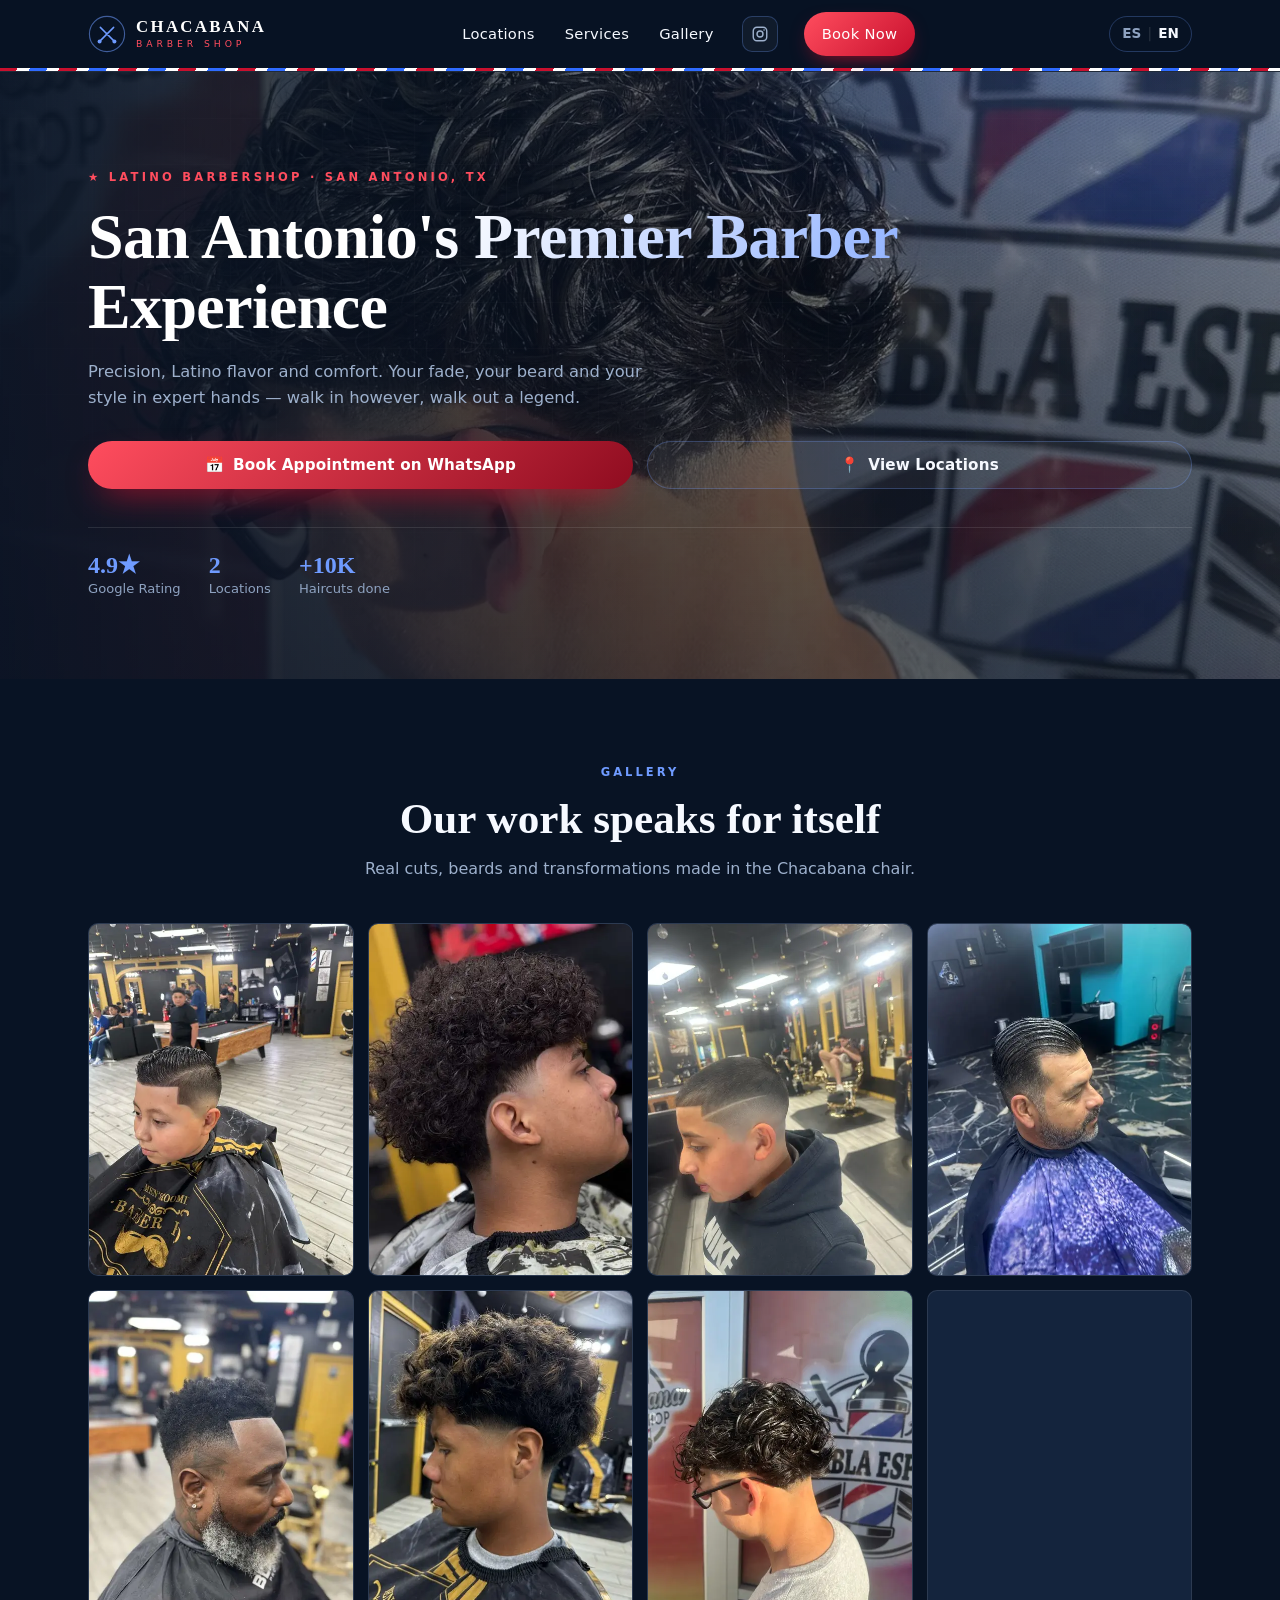
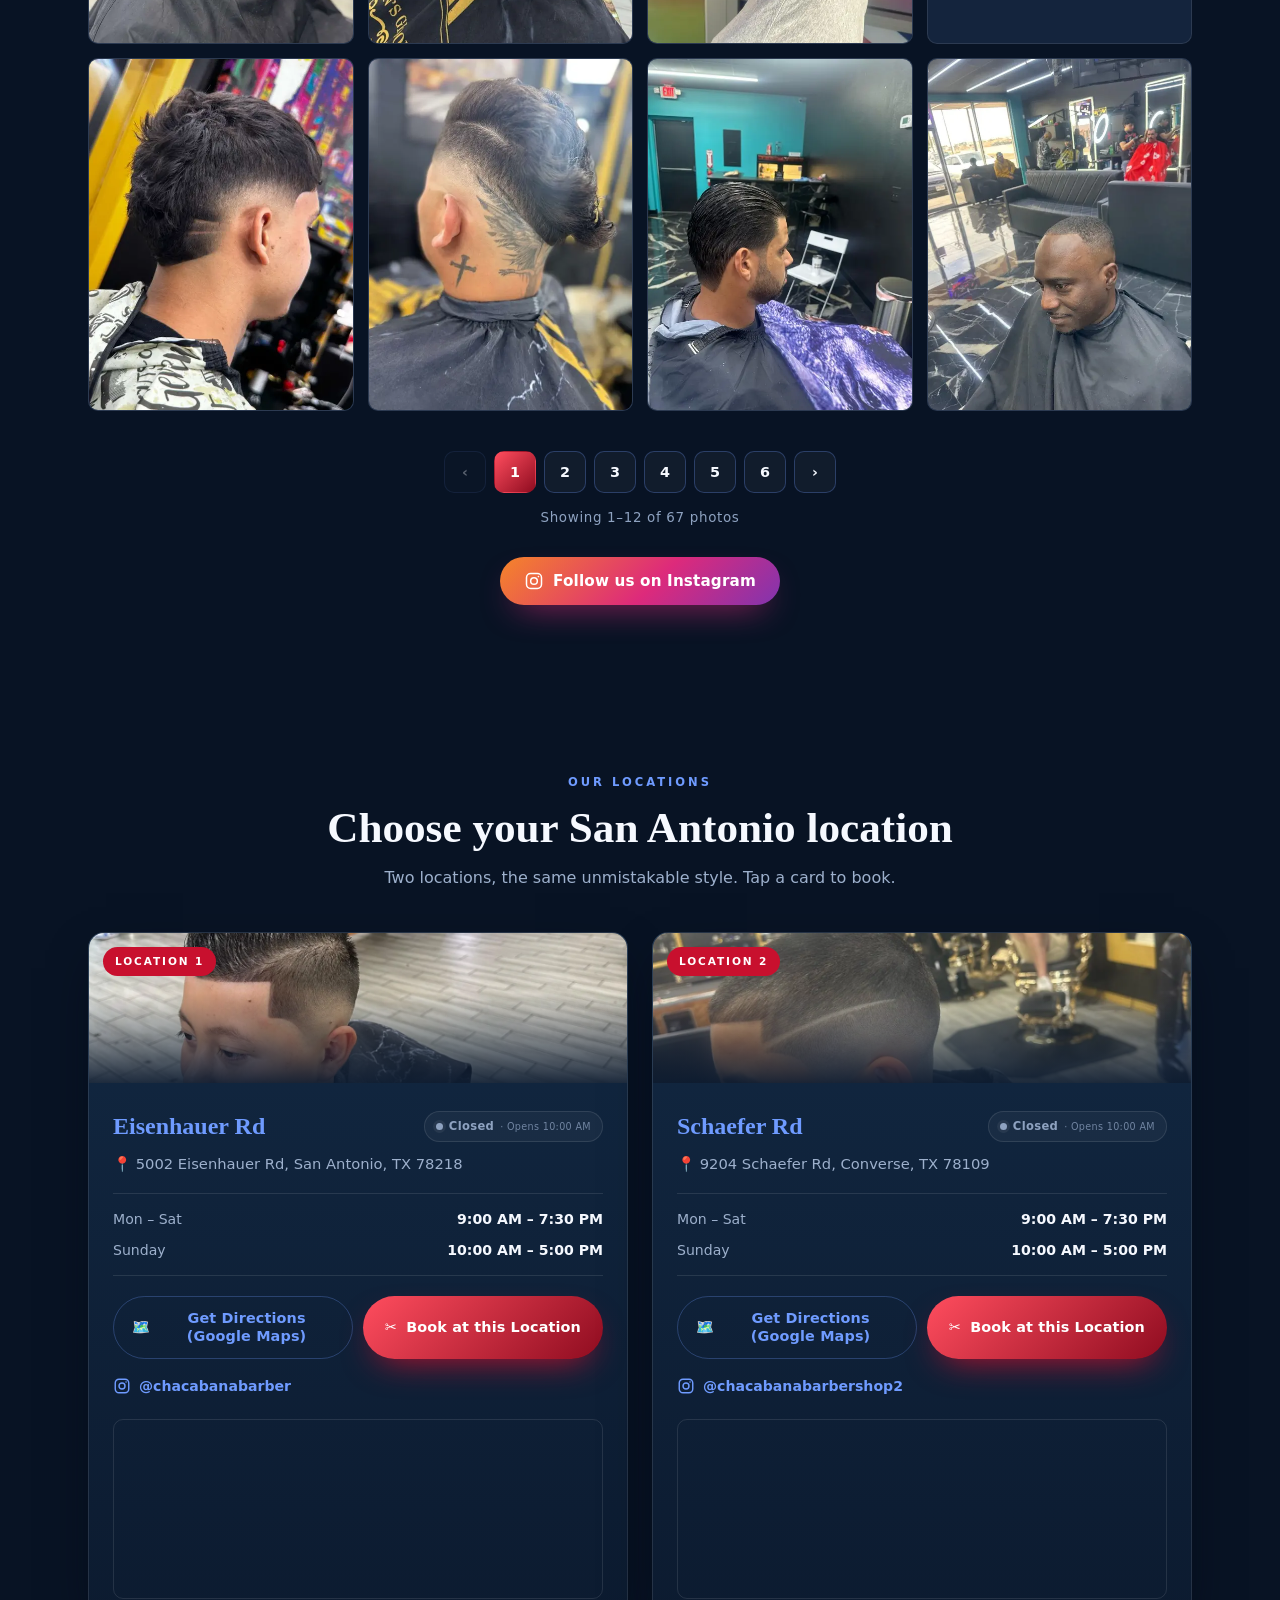
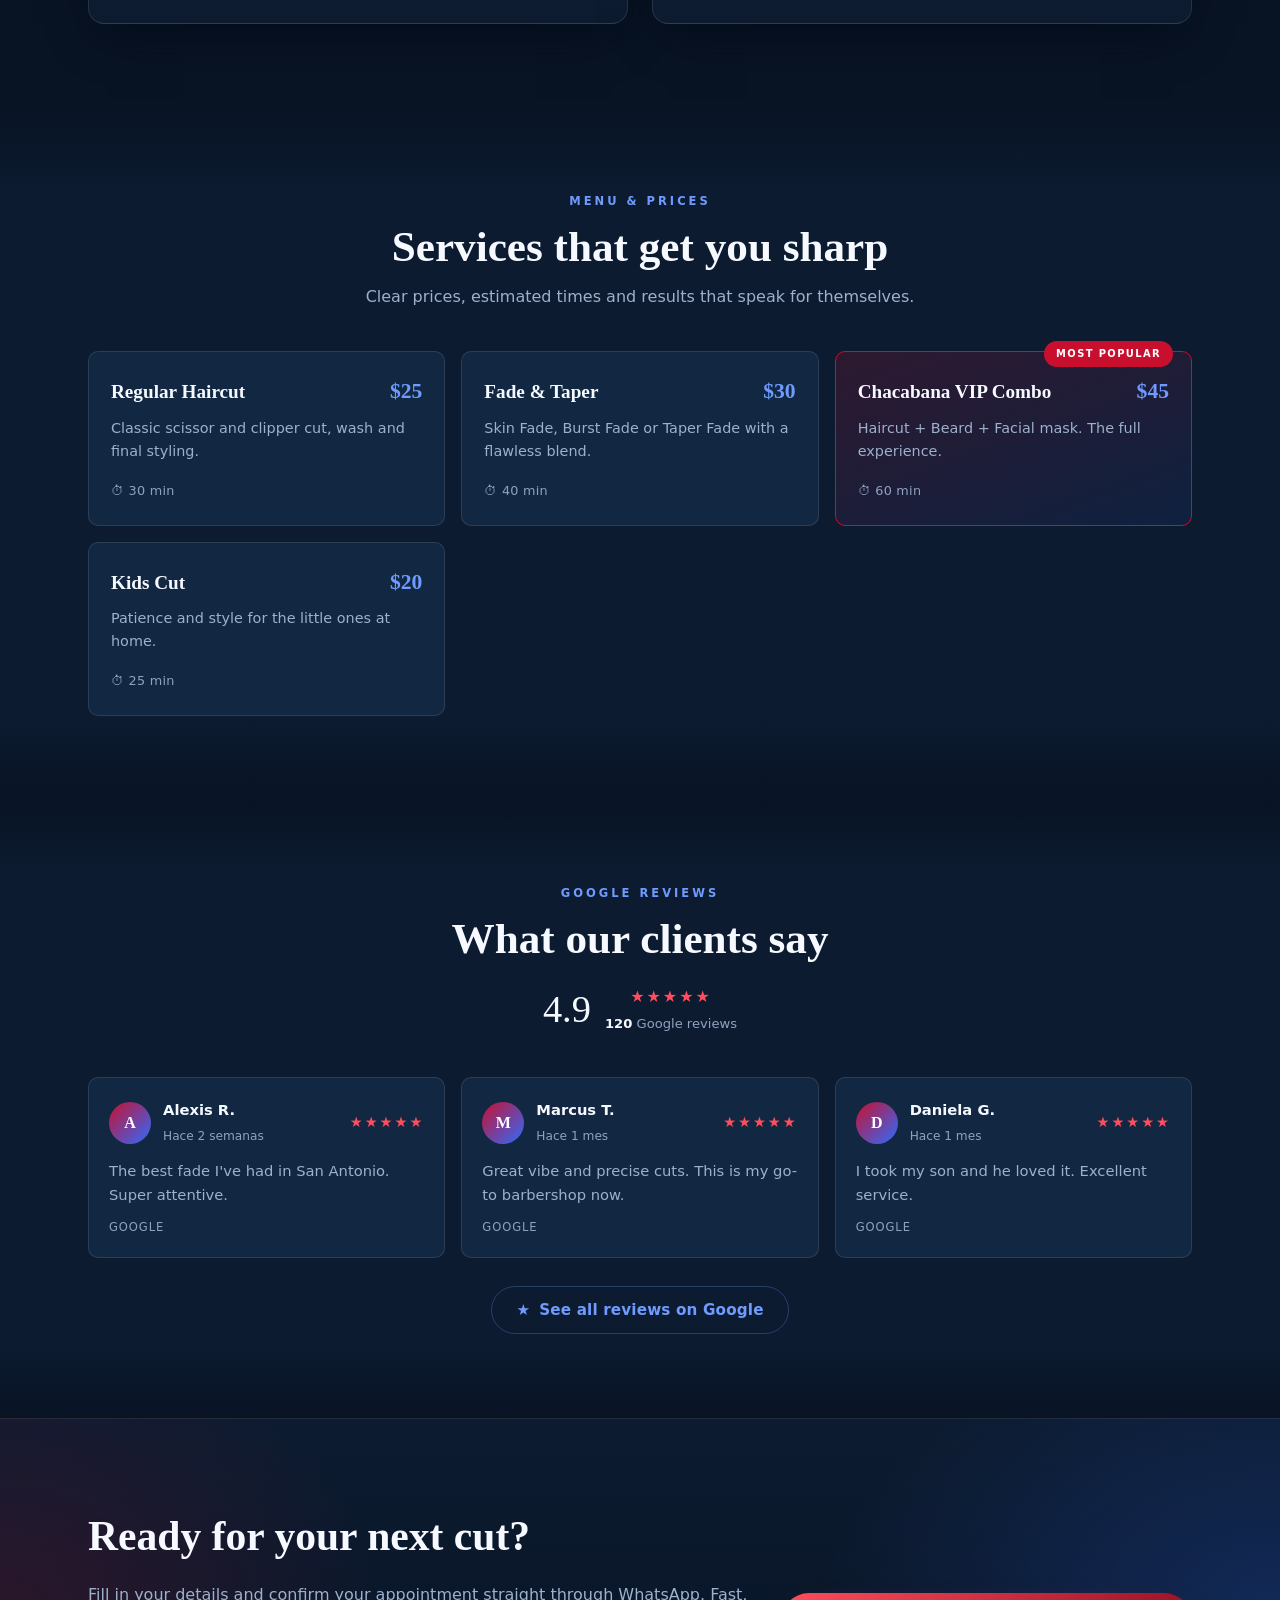
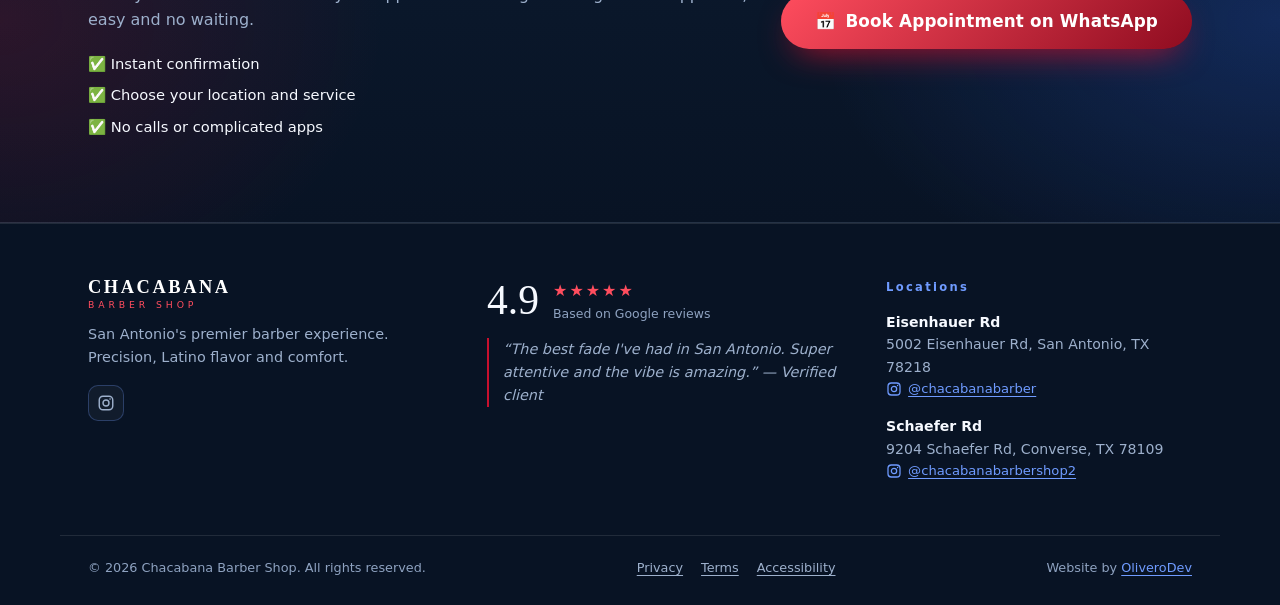
==== commit f4fa9f42: "Default language English; remove barber field & beard service; Google reviews via Places API functio" ====
--- a/index.html
+++ b/index.html
@@ -1,5 +1,5 @@
 <!DOCTYPE html>
-<html lang="es" data-lang="es">
+<html lang="en" data-lang="en">
 <head>
   <meta charset="UTF-8" />
   <meta name="viewport" content="width=device-width, initial-scale=1.0, viewport-fit=cover" />
@@ -273,11 +273,6 @@
             <p class="service-desc">Skin Fade, Burst Fade o Taper Fade con degradado perfecto.</p>
             <span class="service-time">⏱ 40 min</span>
           </article>
-          <article class="service-card">
-            <div class="service-head"><h3>Barba &amp; Toalla Caliente</h3><span class="service-price">$18</span></div>
-            <p class="service-desc">Perfilado con navaja, toalla caliente y aceites hidratantes.</p>
-            <span class="service-time">⏱ 25 min</span>
-          </article>
           <article class="service-card service-card--featured">
             <span class="service-tag">MÁS PEDIDO</span>
             <div class="service-head"><h3>Combo Chacabana VIP</h3><span class="service-price">$45</span></div>
@@ -407,22 +402,13 @@
 
         <div class="field-row">
           <div class="field">
-            <label for="f-barber" data-i18n="form.barber">Barbero de preferencia <small data-i18n="form.optional">(opcional)</small></label>
-            <select id="f-barber" name="barber">
-              <option value="Cualquiera disponible" data-i18n="form.barber.any">Cualquiera disponible</option>
-              <option value="Barbero 1">Barbero 1</option>
-              <option value="Barbero 2">Barbero 2</option>
-            </select>
-          </div>
-          <div class="field">
             <label for="f-date" data-i18n="form.date">Fecha deseada</label>
             <input id="f-date" name="date" type="date" required />
           </div>
-        </div>
-
-        <div class="field">
-          <label for="f-time" data-i18n="form.time">Hora aproximada</label>
-          <input id="f-time" name="time" type="time" required />
+          <div class="field">
+            <label for="f-time" data-i18n="form.time">Hora aproximada</label>
+            <input id="f-time" name="time" type="time" required />
+          </div>
         </div>
 
         <div class="field">
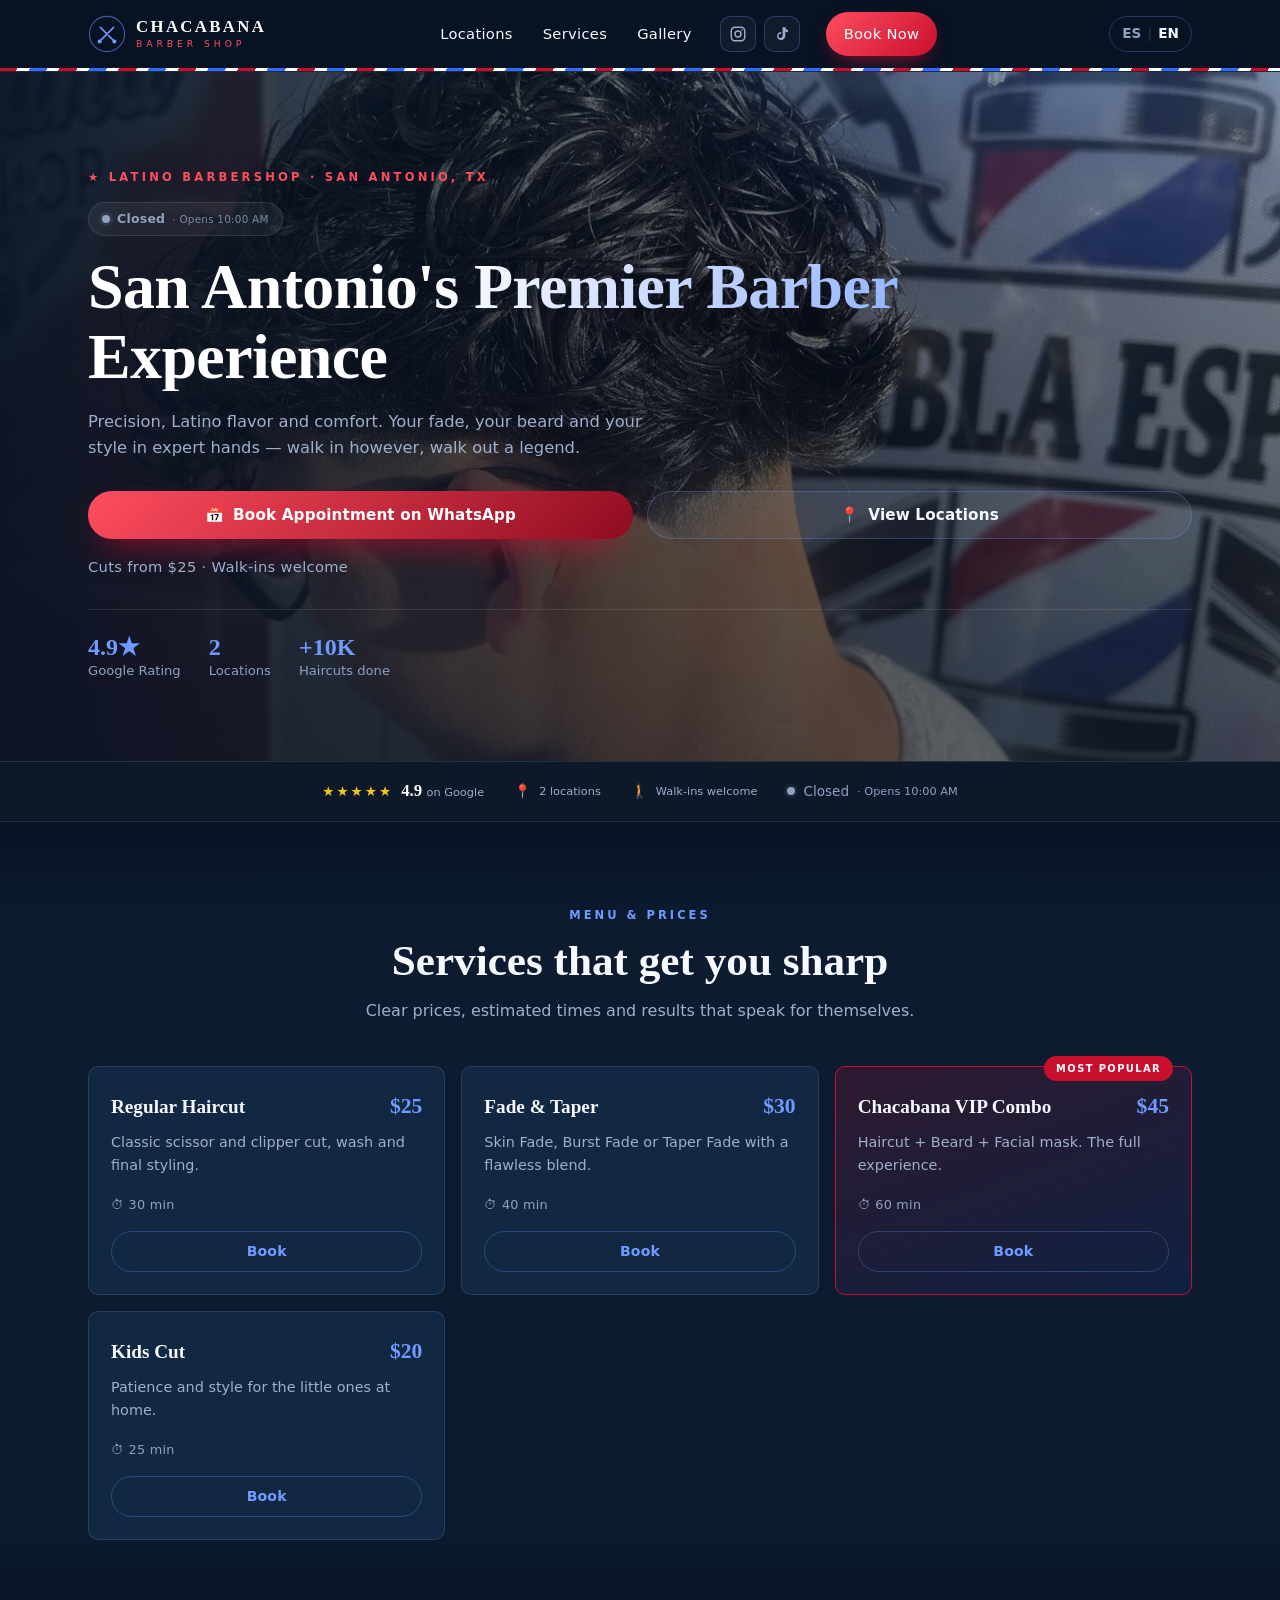
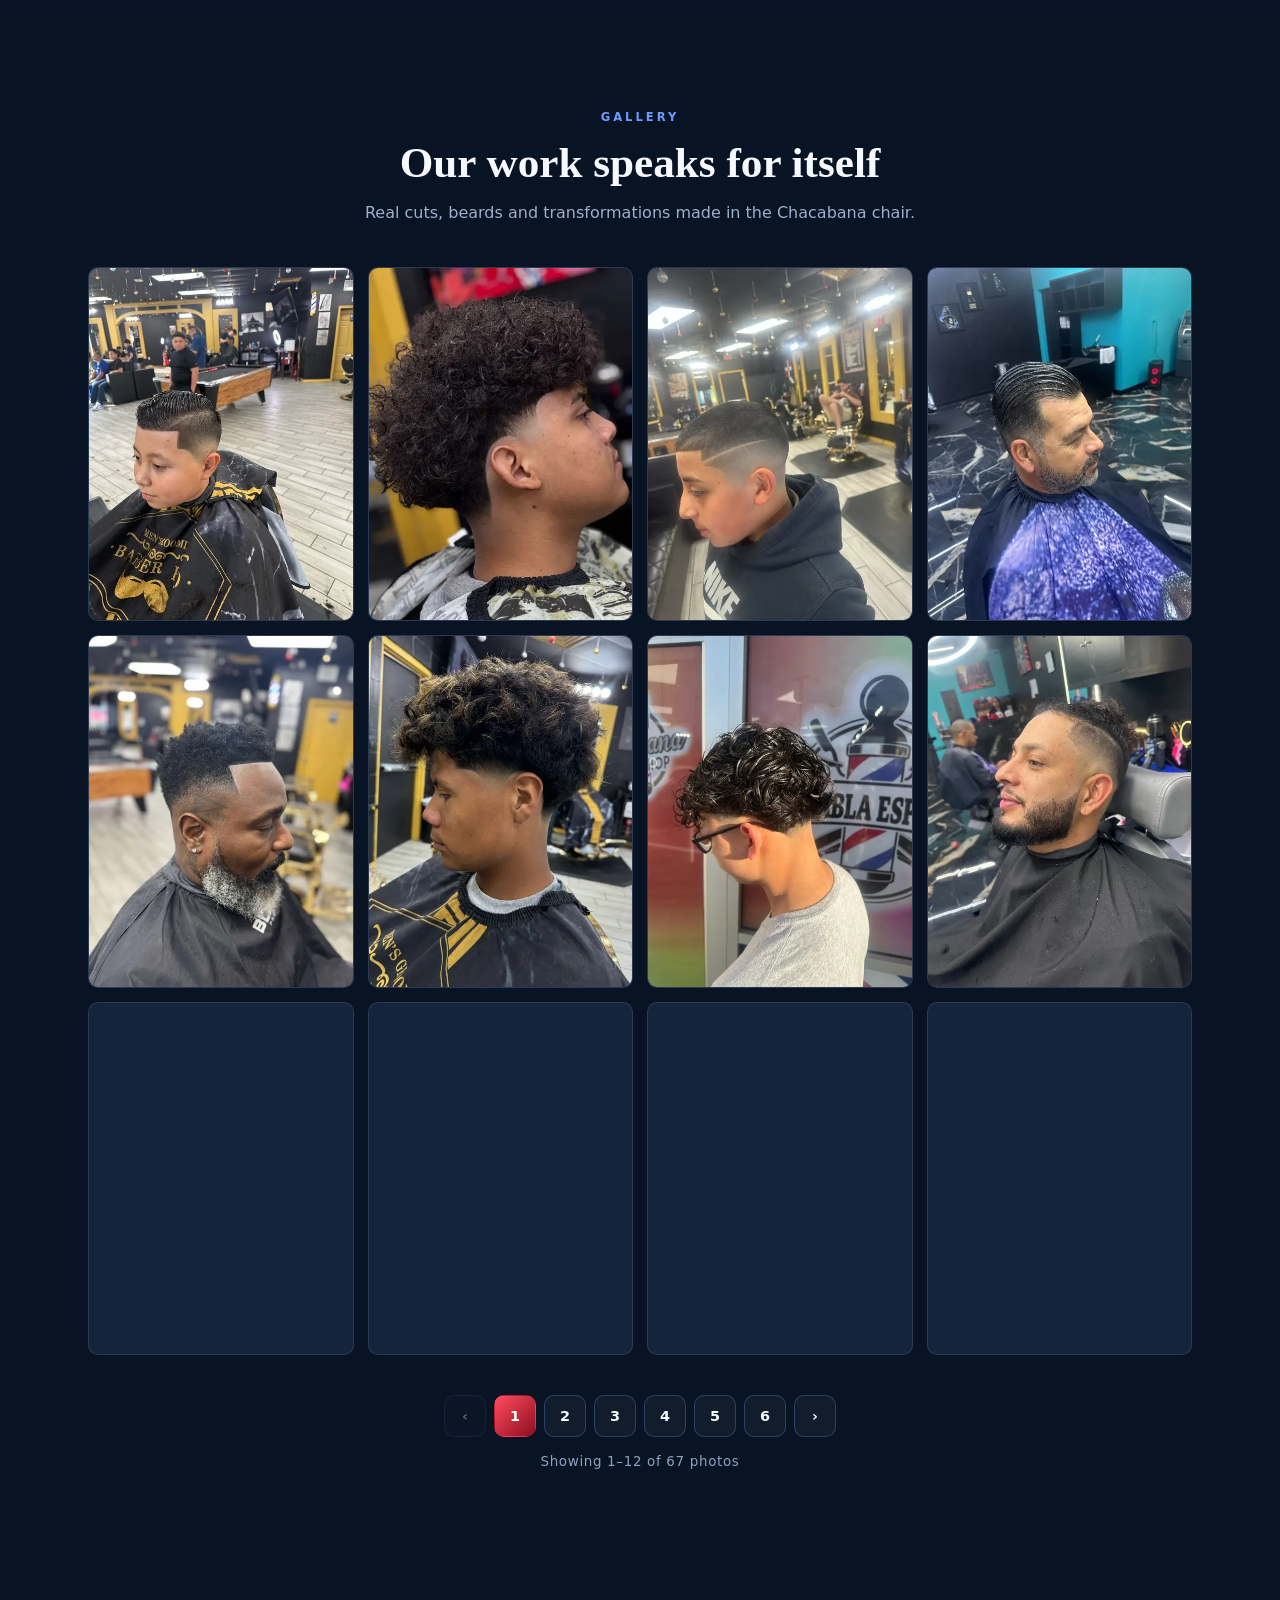
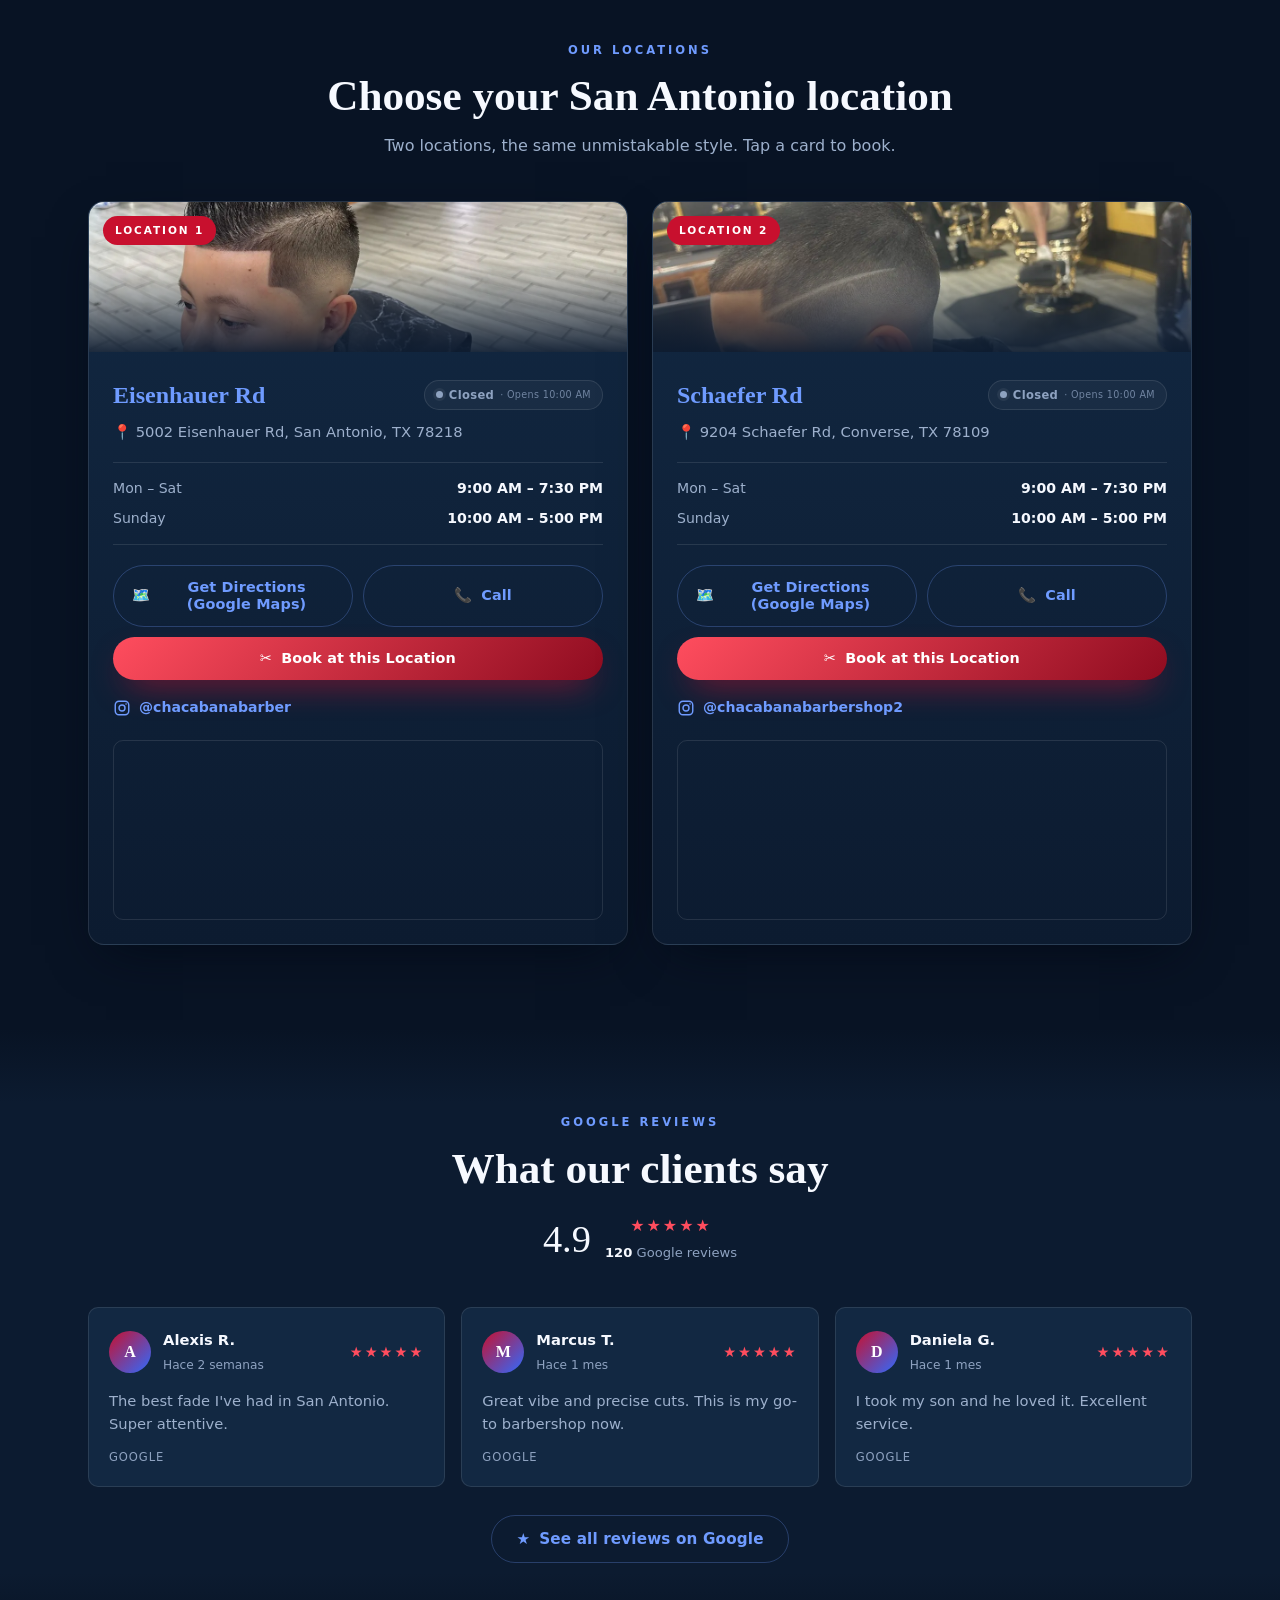
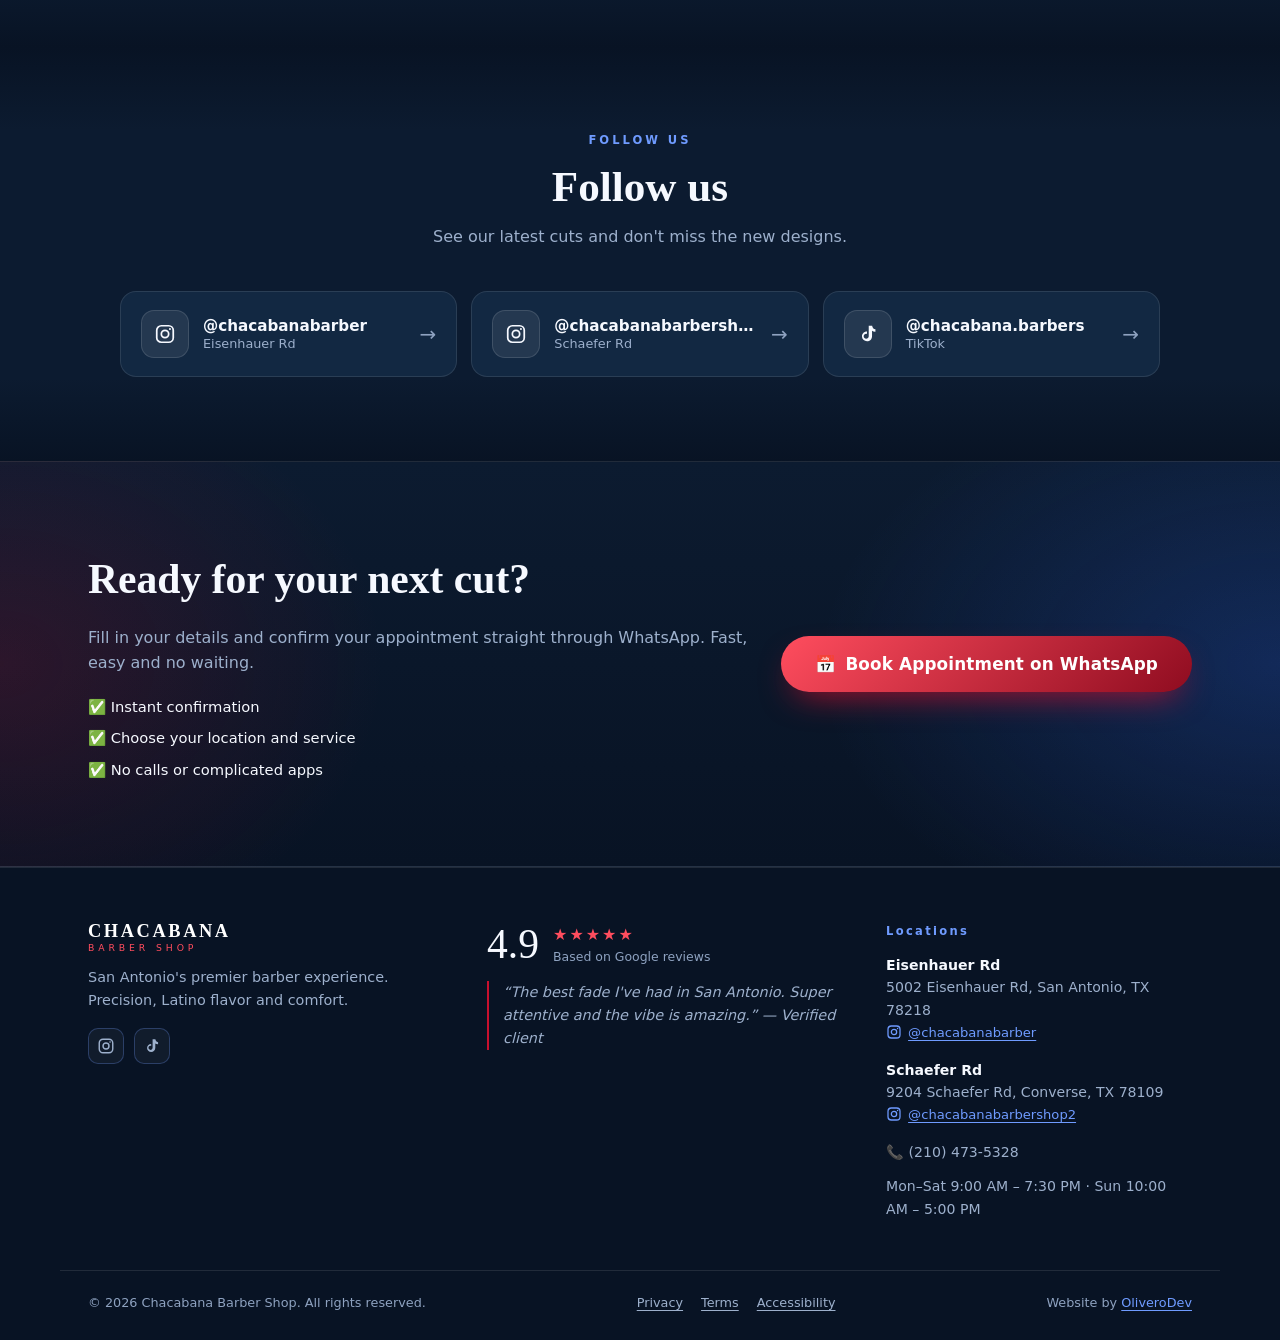
==== commit 122cb07c: "Conversion UX: mobile action bar, trust strip, live status, bookable services, click-to-call, sectio" ====
--- a/index.html
+++ b/index.html
@@ -68,7 +68,7 @@
   }
   </script>
 
-  <link rel="stylesheet" href="styles.css?v=9" />
+  <link rel="stylesheet" href="styles.css?v=10" />
 </head>
 <body>
   <a class="skip-link" href="#servicios" data-i18n="skip">Saltar al contenido</a>
@@ -120,6 +120,7 @@
       <div class="hero-bg" aria-hidden="true"></div>
       <div class="container hero-content">
         <p class="hero-eyebrow" data-i18n="hero.eyebrow">★ BARBERÍA LATINA · SAN ANTONIO, TX</p>
+        <span class="hero-status" data-hero-status aria-live="polite"></span>
         <h1 class="hero-title" data-i18n="hero.title">El mejor corte y estilo fresco en San Antonio, TX</h1>
         <p class="hero-subtitle" data-i18n="hero.subtitle">
           Precisión, sabor latino y comodidad. Tu fade, tu barba y tu estilo en manos expertas — llega como quieras, sal como leyenda.
@@ -132,10 +133,57 @@
             <span aria-hidden="true">📍</span> <span data-i18n="hero.cta.locations">Ver Ubicaciones</span>
           </a>
         </div>
+        <p class="hero-note" data-i18n="hero.note">Cortes desde $25 · Aceptamos sin cita</p>
         <div class="hero-stats">
           <div class="stat"><strong>4.9★</strong><span data-i18n="hero.stat.rating">Calificación Google</span></div>
           <div class="stat"><strong>2</strong><span data-i18n="hero.stat.branches">Sucursales</span></div>
           <div class="stat"><strong>+10K</strong><span data-i18n="hero.stat.clients">Cortes realizados</span></div>
+        </div>
+      </div>
+    </section>
+
+    <!-- ================= TRUST STRIP ================= -->
+    <section class="trust-strip" id="confianza" aria-label="Trust">
+      <div class="container trust-inner">
+        <div class="trust-item"><span class="trust-stars" aria-hidden="true">★★★★★</span><span><b data-rating-value>4.9</b> <small data-i18n="trust.google">en Google</small></span></div>
+        <div class="trust-item"><span aria-hidden="true">📍</span><small data-i18n="trust.locations">2 sucursales</small></div>
+        <div class="trust-item"><span aria-hidden="true">🚶</span><small data-i18n="trust.walkins">Aceptamos sin cita</small></div>
+        <div class="trust-item" data-trust-live></div>
+      </div>
+    </section>
+
+    <!-- ================= SERVICIOS ================= -->
+    <section class="section section-alt" id="servicios">
+      <div class="container">
+        <header class="section-head">
+          <span class="section-kicker" data-i18n="services.kicker">MENÚ & PRECIOS</span>
+          <h2 class="section-title" data-i18n="services.title">Servicios que te dejan listo</h2>
+          <p class="section-lead" data-i18n="services.lead">Precios claros, tiempos estimados y resultados que hablan solos.</p>
+        </header>
+
+        <!-- Los servicios se renderizan desde config.js (fallback estático abajo) -->
+        <div class="services-grid">
+          <article class="service-card">
+            <div class="service-head"><h3>Corte Regular</h3><span class="service-price">$25</span></div>
+            <p class="service-desc">Corte clásico a tijera y máquina, lavado y peinado final.</p>
+            <span class="service-time">⏱ 30 min</span>
+          </article>
+          <article class="service-card">
+            <div class="service-head"><h3>Fade &amp; Taper</h3><span class="service-price">$30</span></div>
+            <p class="service-desc">Skin Fade, Burst Fade o Taper Fade con degradado perfecto.</p>
+            <span class="service-time">⏱ 40 min</span>
+          </article>
+          <article class="service-card service-card--featured">
+            <span class="service-tag">MÁS PEDIDO</span>
+            <div class="service-head"><h3>Combo Chacabana VIP</h3><span class="service-price">$45</span></div>
+            <p class="service-desc">Corte + Barba + Mascarilla facial. La experiencia completa.</p>
+            <span class="service-time">⏱ 60 min</span>
+          </article>
+          <article class="service-card">
+            <div class="service-head"><h3>Corte de Niños</h3><span class="service-price">$20</span></div>
+            <p class="service-desc">Paciencia y estilo para los más pequeños de la casa.</p>
+            <span class="service-time">⏱ 25 min</span>
+          </article>
         </div>
       </div>
     </section>
@@ -165,13 +213,6 @@
           <nav class="gallery-pager" id="galleryPager" aria-label="Galería"></nav>
           <p class="gallery-count" id="galleryCount" aria-live="polite"></p>
         </div>
-
-        <div class="gallery-cta">
-          <a class="btn btn-instagram" href="https://www.instagram.com/" target="_blank" rel="noopener" data-instagram>
-            <svg viewBox="0 0 24 24" width="20" height="20" aria-hidden="true" fill="none" stroke="currentColor" stroke-width="1.8"><rect x="3" y="3" width="18" height="18" rx="5"/><circle cx="12" cy="12" r="4"/><circle cx="17.3" cy="6.7" r="1" fill="currentColor" stroke="none"/></svg>
-            <span data-i18n="gallery.follow">Síguenos en Instagram</span>
-          </a>
-        </div>
       </div>
     </section>
 
@@ -204,6 +245,9 @@
                 <a class="btn btn-outline" href="https://maps.app.goo.gl/Dxy3XJ55s1uHZmcH8" target="_blank" rel="noopener" data-maps-link="eisenhauer">
                   <span aria-hidden="true">🗺️</span> <span data-i18n="branch.directions">Cómo llegar (Google Maps)</span>
                 </a>
+                <a class="btn btn-outline" href="#" data-phone-link>
+                  <span aria-hidden="true">📞</span> <span data-i18n="branch.call">Llamar</span>
+                </a>
                 <button type="button" class="btn btn-primary" data-booking-trigger data-branch="Eisenhauer Rd">
                   <span aria-hidden="true">✂️</span> <span data-i18n="branch.book">Agendar en esta Sucursal</span>
                 </button>
@@ -236,6 +280,9 @@
                 <a class="btn btn-outline" href="https://maps.app.goo.gl/WspSJKDveiJwfCVL9" target="_blank" rel="noopener" data-maps-link="schaefer">
                   <span aria-hidden="true">🗺️</span> <span data-i18n="branch.directions">Cómo llegar (Google Maps)</span>
                 </a>
+                <a class="btn btn-outline" href="#" data-phone-link>
+                  <span aria-hidden="true">📞</span> <span data-i18n="branch.call">Llamar</span>
+                </a>
                 <button type="button" class="btn btn-primary" data-booking-trigger data-branch="Schaefer Rd">
                   <span aria-hidden="true">✂️</span> <span data-i18n="branch.book">Agendar en esta Sucursal</span>
                 </button>
@@ -247,42 +294,6 @@
                 <iframe data-map="schaefer" title="Mapa Schaefer Rd" loading="lazy" referrerpolicy="no-referrer-when-downgrade" allowfullscreen></iframe>
               </div>
             </div>
-          </article>
-        </div>
-      </div>
-    </section>
-
-    <!-- ================= SERVICIOS ================= -->
-    <section class="section section-alt" id="servicios">
-      <div class="container">
-        <header class="section-head">
-          <span class="section-kicker" data-i18n="services.kicker">MENÚ & PRECIOS</span>
-          <h2 class="section-title" data-i18n="services.title">Servicios que te dejan listo</h2>
-          <p class="section-lead" data-i18n="services.lead">Precios claros, tiempos estimados y resultados que hablan solos.</p>
-        </header>
-
-        <!-- Los servicios se renderizan desde config.js (fallback estático abajo) -->
-        <div class="services-grid">
-          <article class="service-card">
-            <div class="service-head"><h3>Corte Regular</h3><span class="service-price">$25</span></div>
-            <p class="service-desc">Corte clásico a tijera y máquina, lavado y peinado final.</p>
-            <span class="service-time">⏱ 30 min</span>
-          </article>
-          <article class="service-card">
-            <div class="service-head"><h3>Fade &amp; Taper</h3><span class="service-price">$30</span></div>
-            <p class="service-desc">Skin Fade, Burst Fade o Taper Fade con degradado perfecto.</p>
-            <span class="service-time">⏱ 40 min</span>
-          </article>
-          <article class="service-card service-card--featured">
-            <span class="service-tag">MÁS PEDIDO</span>
-            <div class="service-head"><h3>Combo Chacabana VIP</h3><span class="service-price">$45</span></div>
-            <p class="service-desc">Corte + Barba + Mascarilla facial. La experiencia completa.</p>
-            <span class="service-time">⏱ 60 min</span>
-          </article>
-          <article class="service-card">
-            <div class="service-head"><h3>Corte de Niños</h3><span class="service-price">$20</span></div>
-            <p class="service-desc">Paciencia y estilo para los más pequeños de la casa.</p>
-            <span class="service-time">⏱ 25 min</span>
           </article>
         </div>
       </div>
@@ -311,6 +322,18 @@
       </div>
     </section>
 
+    <!-- ================= SÍGUENOS / REDES ================= -->
+    <section class="section social-section" id="redes">
+      <div class="container">
+        <header class="section-head">
+          <span class="section-kicker" data-i18n="social.kicker">SÍGUENOS</span>
+          <h2 class="section-title" data-i18n="social.title">Síguenos en redes</h2>
+          <p class="section-lead" data-i18n="social.lead">Mira nuestros cortes más recientes y no te pierdas los diseños nuevos.</p>
+        </header>
+        <div class="social-grid" id="socialGrid"></div>
+      </div>
+    </section>
+
     <!-- ================= AGENDAR (CTA) ================= -->
     <section class="section section-book" id="agendar">
       <div class="container book-inner">
@@ -319,7 +342,7 @@
           <p data-i18n="book.lead">Completa tus datos y confirma tu cita directo por WhatsApp. Rápido, fácil y sin esperas.</p>
           <ul class="book-points">
             <li data-i18n="book.point1">✅ Confirmación inmediata</li>
-            <li data-i18n="book.point2">✅ Elige tu sucursal y barbero</li>
+            <li data-i18n="book.point2">✅ Elige tu sucursal y servicio</li>
             <li data-i18n="book.point3">✅ Sin llamadas ni apps complicadas</li>
           </ul>
         </div>
@@ -354,6 +377,8 @@
         <h4 data-i18n="footer.branches">Sucursales</h4>
         <p data-branch-footer="eisenhauer"></p>
         <p data-branch-footer="schaefer"></p>
+        <p class="footer-phone"><a href="#" data-phone-link>📞 <span data-phone-number></span></a></p>
+        <p class="footer-hours" data-i18n="footer.hoursValue">Lun–Sáb 9:00 AM – 7:30 PM · Dom 10:00 AM – 5:00 PM</p>
       </div>
     </div>
     <div class="footer-bottom container">
@@ -367,11 +392,18 @@
     </div>
   </footer>
 
-  <!-- Botón flotante WhatsApp -->
-  <button type="button" class="whatsapp-fab" data-booking-trigger aria-label="Agendar por WhatsApp">
-    <svg viewBox="0 0 24 24" width="26" height="26" fill="currentColor" aria-hidden="true"><path d="M12 2a10 10 0 0 0-8.6 15.1L2 22l5-1.3A10 10 0 1 0 12 2Zm5.3 14.1c-.2.6-1.3 1.2-1.8 1.2-.5.1-1 .1-1.7-.1-.4-.1-.9-.3-1.6-.6-2.7-1.2-4.4-4-4.6-4.2-.1-.2-1-1.4-1-2.6 0-1.2.6-1.8.9-2.1.2-.2.5-.3.7-.3h.5c.2 0 .4 0 .6.5l.8 1.9c.1.2.1.4 0 .6l-.3.5c-.1.2-.3.4-.1.7.2.3.8 1.3 1.7 2.1 1.2 1 2.1 1.3 2.4 1.5.2.1.4.1.6-.1l.8-.9c.2-.2.4-.2.6-.1l1.8.9c.3.1.5.2.5.4.1.2.1.7-.1 1.3Z"/></svg>
-    <span class="fab-label" data-i18n="fab.book">Agendar</span>
-  </button>
+  <!-- ================= BARRA DE ACCIÓN MÓVIL ================= -->
+  <nav class="mobile-bar" aria-label="Acciones rápidas">
+    <button type="button" class="mobile-bar-btn is-primary" data-booking-trigger>
+      <span aria-hidden="true">📅</span><span data-i18n="bar.book">Agendar</span>
+    </button>
+    <a class="mobile-bar-btn" href="#" data-phone-link>
+      <span aria-hidden="true">📞</span><span data-i18n="bar.call">Llamar</span>
+    </a>
+    <a class="mobile-bar-btn" href="#sucursales">
+      <span aria-hidden="true">📍</span><span data-i18n="bar.directions">Cómo llegar</span>
+    </a>
+  </nav>
 
   <!-- ================= MODAL DE CITAS ================= -->
   <div class="modal-overlay" id="bookingModal" hidden>
@@ -424,7 +456,7 @@
     </div>
   </div>
 
-  <script src="config.js?v=9" defer></script>
-  <script src="app.js?v=9" defer></script>
+  <script src="config.js?v=10" defer></script>
+  <script src="app.js?v=10" defer></script>
 </body>
 </html>
--- a/styles.css
+++ b/styles.css
@@ -193,6 +193,23 @@
 .stat strong{font-family:var(--serif);color:var(--blue-light);font-size:1.5rem;line-height:1.1}
 .stat span{color:var(--gray-2);font-size:.82rem}
 
+/* Estado "Abierto/Cerrado" en el hero + nota */
+.dot{width:8px;height:8px;border-radius:50%;background:currentColor;box-shadow:0 0 0 3px rgba(255,255,255,.06);flex:none;display:inline-block}
+.hero-status{display:inline-flex;align-items:center;gap:7px;font-size:.78rem;font-weight:700;letter-spacing:.02em;
+  padding:6px 13px;border-radius:999px;border:1px solid var(--line-soft);background:rgba(255,255,255,.05);margin:0 0 16px}
+.hero-status small{font-weight:500;opacity:.8}
+.hero-status.is-open,.trust-item.is-open{color:#4ade80}
+.hero-status.is-closed,.trust-item.is-closed{color:var(--gray-2)}
+.hero-note{color:var(--gray);font-size:.92rem;margin:-22px 0 30px;letter-spacing:.02em}
+
+/* Barra de confianza */
+.trust-strip{border-top:1px solid var(--line-soft);border-bottom:1px solid var(--line-soft);
+  background:rgba(255,255,255,.02);padding:16px 0}
+.trust-inner{display:flex;flex-wrap:wrap;gap:14px 30px;align-items:center;justify-content:center}
+.trust-item{display:inline-flex;align-items:center;gap:8px;color:var(--gray);font-size:.85rem}
+.trust-item b{color:#fff;font-family:var(--serif);font-size:1.05rem}
+.trust-stars{color:#f5c518;letter-spacing:2px;font-size:.85rem}
+
 /* ===================== SECTIONS ===================== */
 .section{padding:64px 0}
 .section-alt{background:linear-gradient(180deg,transparent,var(--dark) 12%,var(--dark) 88%,transparent)}
@@ -228,6 +245,7 @@
 .branch-hours b{color:var(--white);font-weight:600}
 .branch-actions{display:grid;gap:10px}
 .branch-actions .btn{width:100%;padding:13px 18px;font-size:.9rem}
+.branch-actions .btn-primary{grid-column:1/-1}
 
 /* ===================== SERVICES ===================== */
 .services-grid{display:grid;gap:16px}
@@ -243,6 +261,7 @@
 .service-price{font-family:var(--serif);font-size:1.35rem;color:var(--blue-light);font-weight:700;white-space:nowrap}
 .service-desc{color:var(--gray);font-size:.9rem;margin:0 0 14px}
 .service-time{color:var(--gray-2);font-size:.8rem;letter-spacing:.02em}
+.service-book{margin-top:14px;width:100%;padding:11px 16px;font-size:.88rem}
 
 /* ===================== GALLERY (masonry) ===================== */
 .gallery-grid{columns:2;column-gap:12px}
@@ -303,6 +322,28 @@
   color:var(--gray);font-size:.85rem;letter-spacing:.06em;z-index:2}
 .lb-caption{position:absolute;top:18px;left:18px;color:#fff;font-size:.85rem;opacity:.8;z-index:2}
 
+/* ===================== SÍGUENOS / REDES ===================== */
+.social-section{background:linear-gradient(180deg,transparent,var(--dark) 20%,var(--dark) 80%,transparent)}
+.social-grid{display:grid;gap:14px;max-width:1040px;margin:0 auto}
+.social-card{position:relative;display:flex;align-items:center;gap:14px;padding:18px 20px;
+  border:1px solid var(--line-soft);border-radius:var(--radius);background:var(--dark-2);overflow:hidden;
+  transition:transform .25s ease,border-color .25s ease,box-shadow .25s ease}
+.social-card::before{content:"";position:absolute;inset:0;opacity:0;transition:opacity .3s ease;background:var(--brand-grad,var(--blue))}
+.social-card>*{position:relative;z-index:1}
+.social-card:hover{transform:translateY(-4px);border-color:transparent;box-shadow:0 18px 40px -18px rgba(0,0,0,.8)}
+.social-card:hover::before{opacity:1}
+.social-card-ico{width:48px;height:48px;flex:none;display:grid;place-items:center;border-radius:13px;
+  background:rgba(255,255,255,.08);border:1px solid rgba(255,255,255,.12);color:var(--white)}
+.social-card-ico svg{width:22px;height:22px}
+.social-card-body{display:flex;flex-direction:column;line-height:1.25;min-width:0}
+.social-card-body strong{color:var(--white);font-size:.95rem;font-weight:700;overflow:hidden;text-overflow:ellipsis;white-space:nowrap}
+.social-card-body small{color:var(--gray);font-size:.8rem}
+.social-card-arrow{margin-left:auto;color:var(--gray-2);font-size:1.25rem;transition:transform .25s,color .25s}
+.social-card:hover .social-card-arrow{transform:translateX(5px);color:#fff}
+.social-instagram{--brand-grad:linear-gradient(135deg,#f58529,#dd2a7b 55%,#8134af)}
+.social-tiktok{--brand-grad:linear-gradient(135deg,#25f4ee,#fe2c55)}
+.social-facebook{--brand-grad:linear-gradient(135deg,#1877f2,#0b5fce)}
+
 /* ===================== PÁGINAS LEGALES ===================== */
 .legal-header{border-bottom:1px solid var(--line-soft);background:rgba(8,19,36,.9)}
 .legal-header .container{display:flex;align-items:center;justify-content:space-between;min-height:64px}
@@ -354,18 +395,17 @@
 .footer-credit a{color:var(--blue-light);text-decoration:underline;text-underline-offset:3px}
 .footer-credit a:hover{color:#fff}
 
-/* ===================== WHATSAPP FAB ===================== */
-.whatsapp-fab{
-  position:fixed;right:18px;bottom:18px;z-index:90;
-  display:inline-flex;align-items:center;gap:9px;
-  background:linear-gradient(135deg,var(--red-light),var(--red-deep));color:#fff;border:1px solid rgba(255,255,255,.18);
-  padding:14px 20px;border-radius:999px;font-weight:700;font-size:.92rem;
-  box-shadow:0 16px 40px -14px rgba(200,16,46,.75);
-  transition:transform .25s,box-shadow .25s,opacity .3s,visibility .3s;
-}
-.whatsapp-fab:hover{transform:translateY(-3px) scale(1.03)}
-.whatsapp-fab.is-hidden{opacity:0;visibility:hidden;transform:translateY(24px);pointer-events:none}
-.fab-label{display:none}
+/* ===================== BARRA DE ACCIÓN MÓVIL ===================== */
+.mobile-bar{position:fixed;left:0;right:0;bottom:0;z-index:95;display:flex;gap:8px;
+  background:rgba(8,19,36,.97);backdrop-filter:blur(12px);-webkit-backdrop-filter:blur(12px);
+  border-top:1px solid var(--line);padding:8px 10px calc(8px + env(safe-area-inset-bottom))}
+.mobile-bar-btn{flex:1;display:flex;flex-direction:column;align-items:center;justify-content:center;gap:3px;
+  background:transparent;border:1px solid var(--line-soft);border-radius:12px;color:var(--white);
+  font-size:.72rem;font-weight:700;padding:9px 6px;text-align:center;text-decoration:none}
+.mobile-bar-btn span:first-child{font-size:1.15rem;line-height:1}
+.mobile-bar-btn.is-primary{background:linear-gradient(135deg,var(--red-light),var(--red-deep));border-color:transparent;color:#fff}
+@media (min-width:900px){.mobile-bar{display:none}}
+@media (max-width:899px){body{padding-bottom:78px}}
 
 /* ===================== MODAL ===================== */
 .modal-overlay{
@@ -458,6 +498,7 @@
   .branches-grid{grid-template-columns:repeat(2,1fr)}
   .services-grid{grid-template-columns:repeat(2,1fr)}
   .reviews-grid{grid-template-columns:repeat(2,1fr)}
+  .social-grid{grid-template-columns:repeat(3,1fr)}
   .gallery-grid{columns:3;column-gap:14px}
   .g-item{margin-bottom:14px}
   .footer-grid{grid-template-columns:1.2fr 1.2fr 1fr}
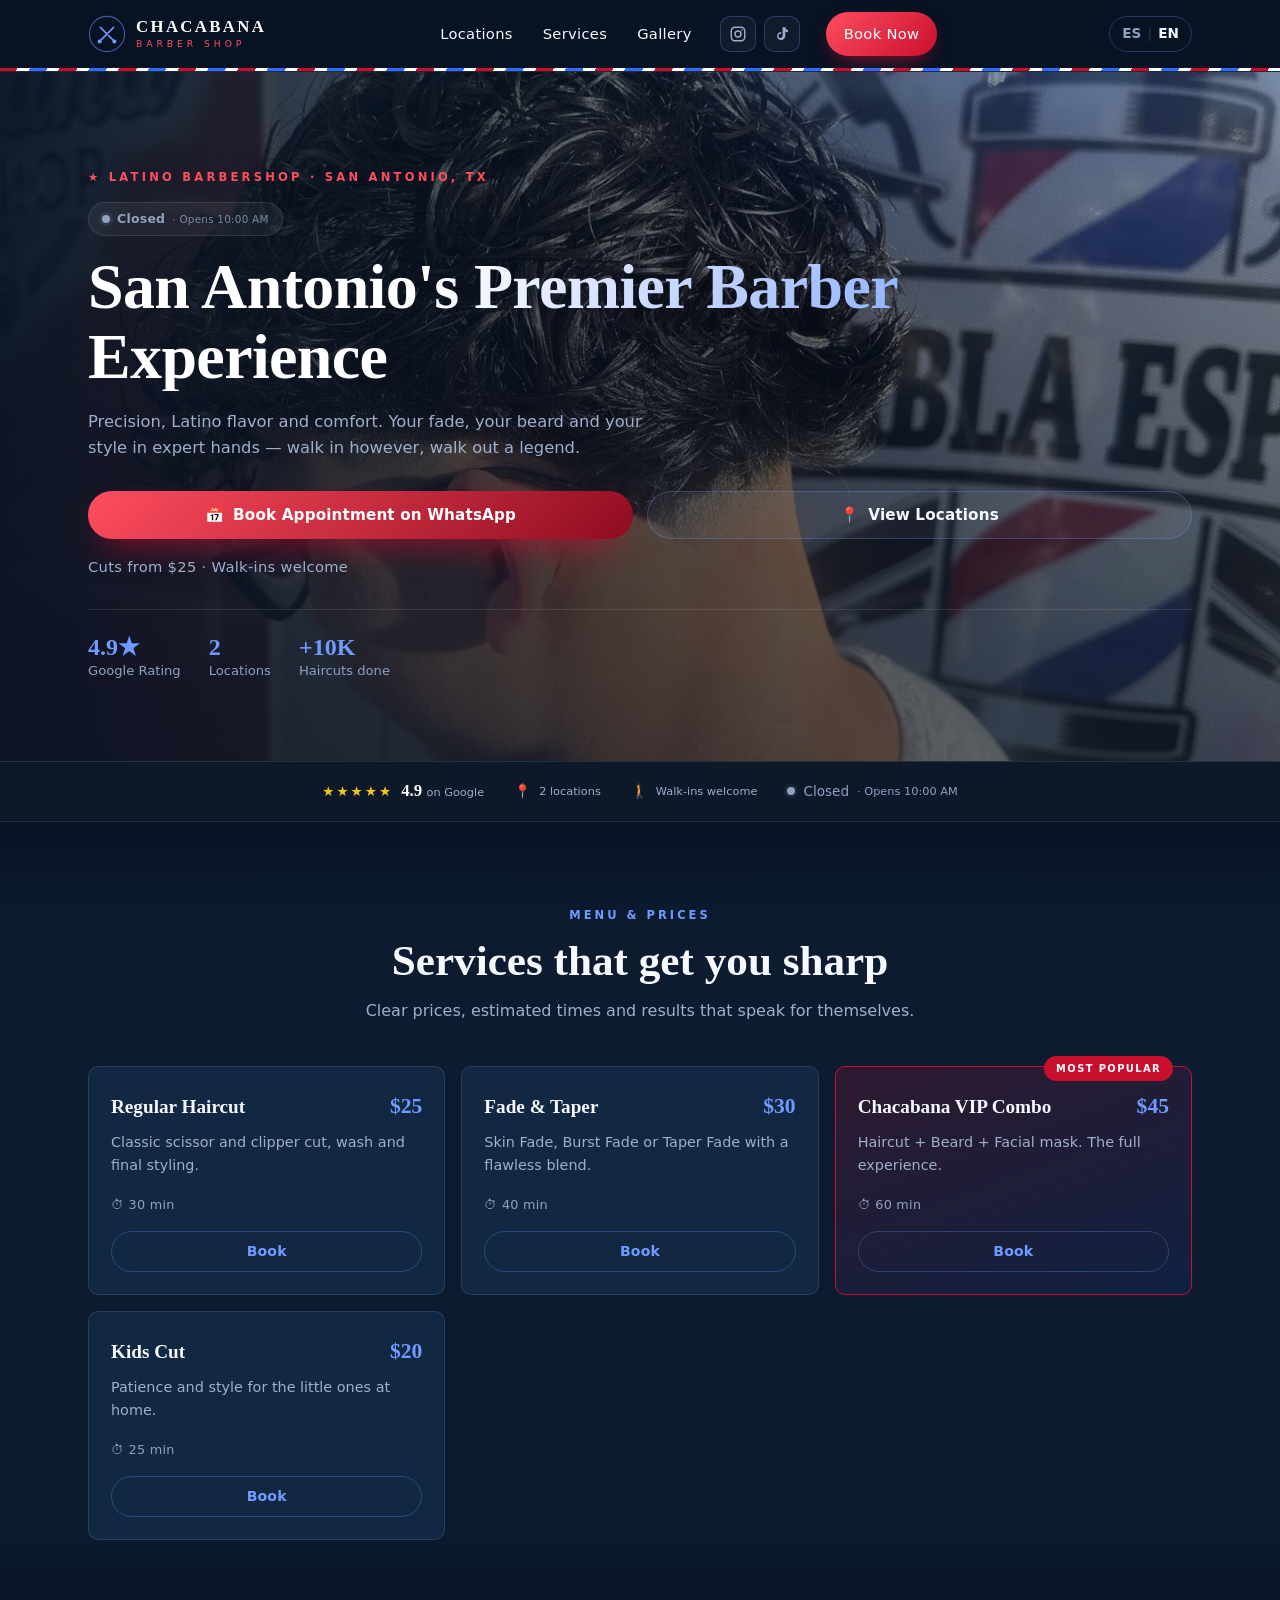
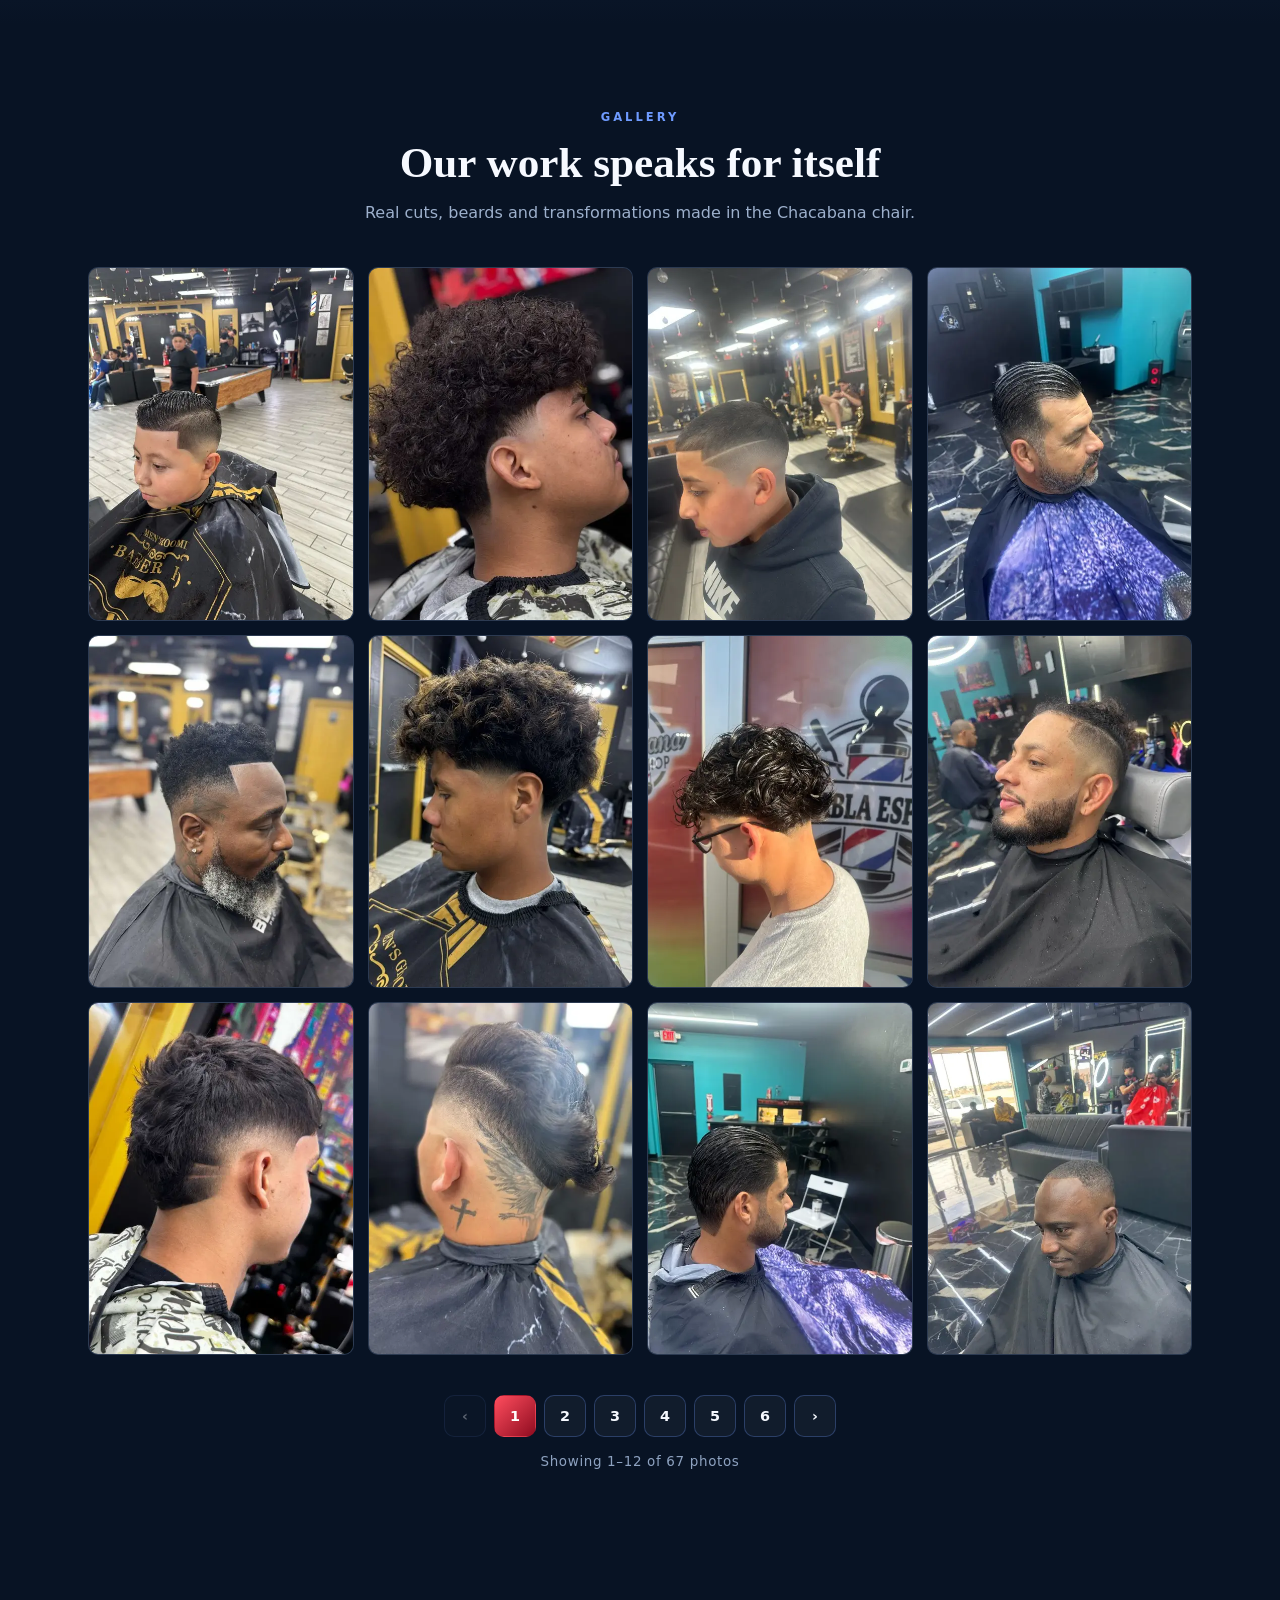
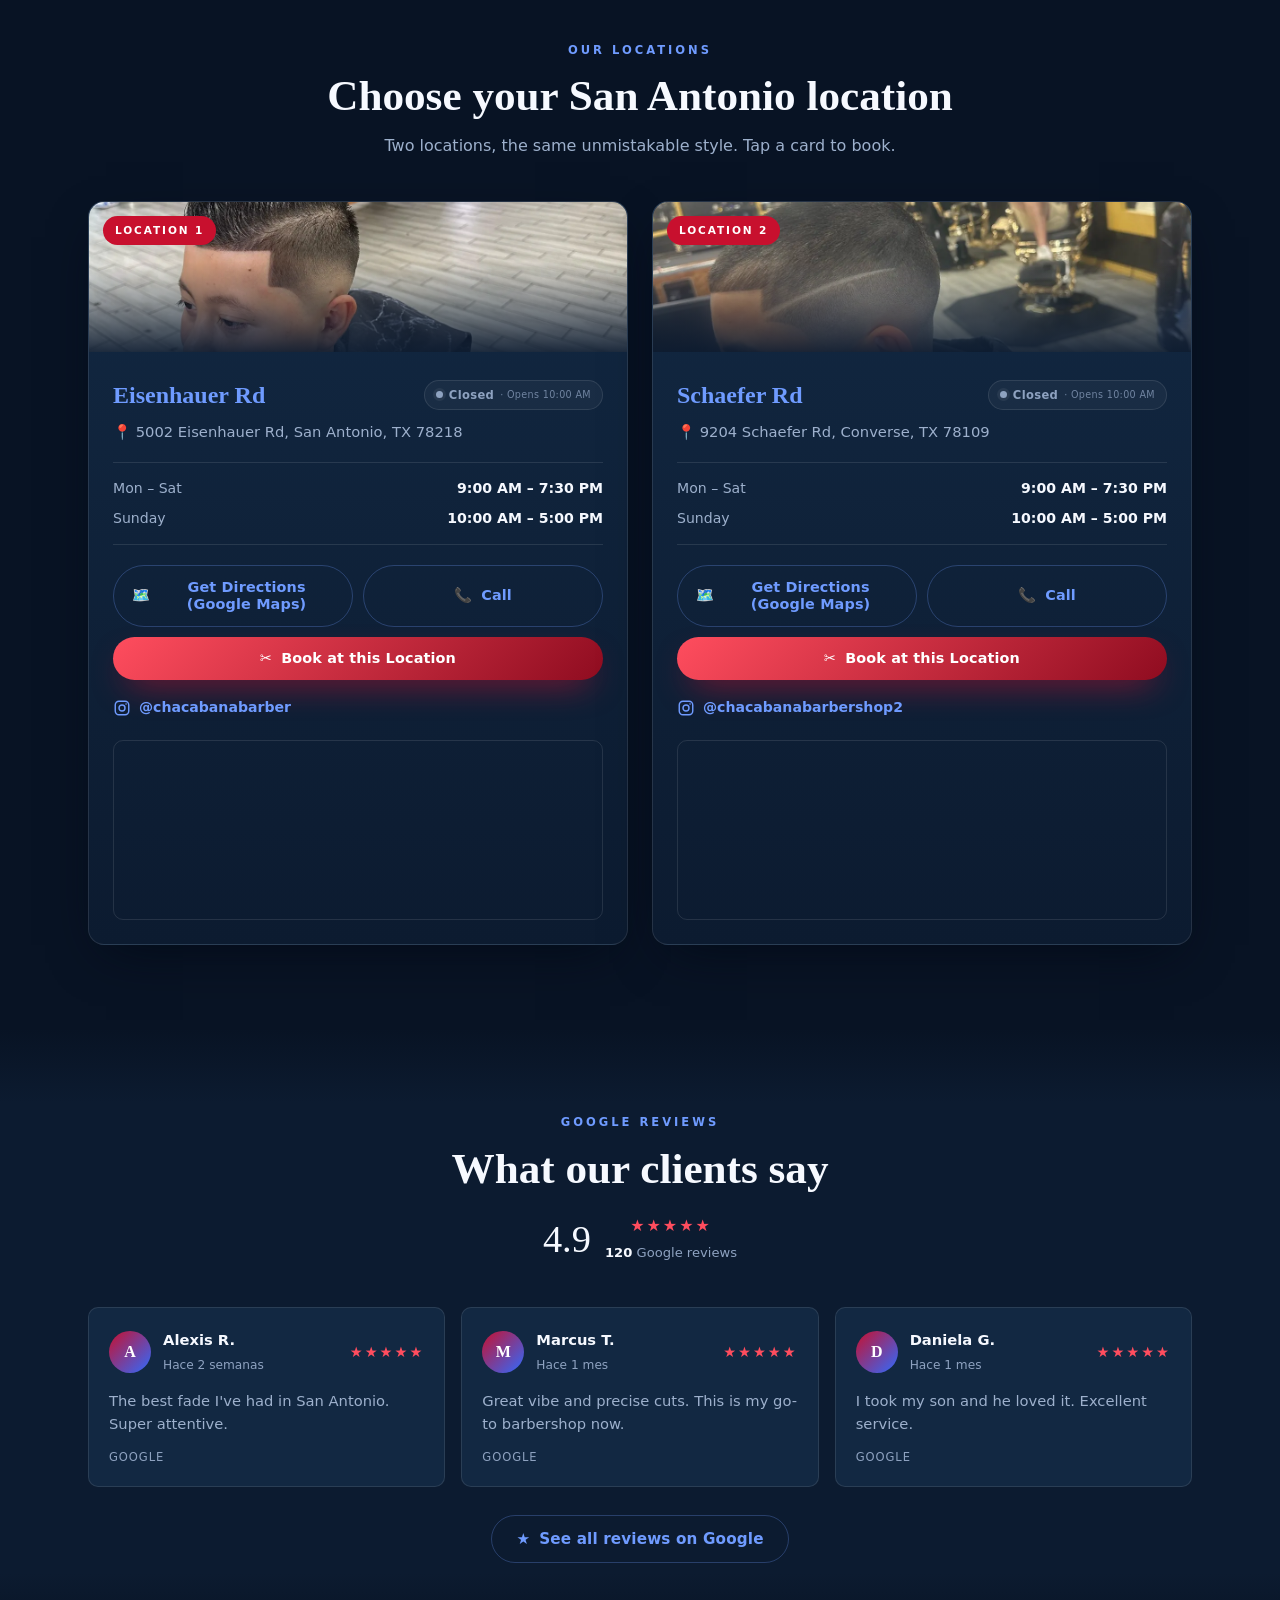
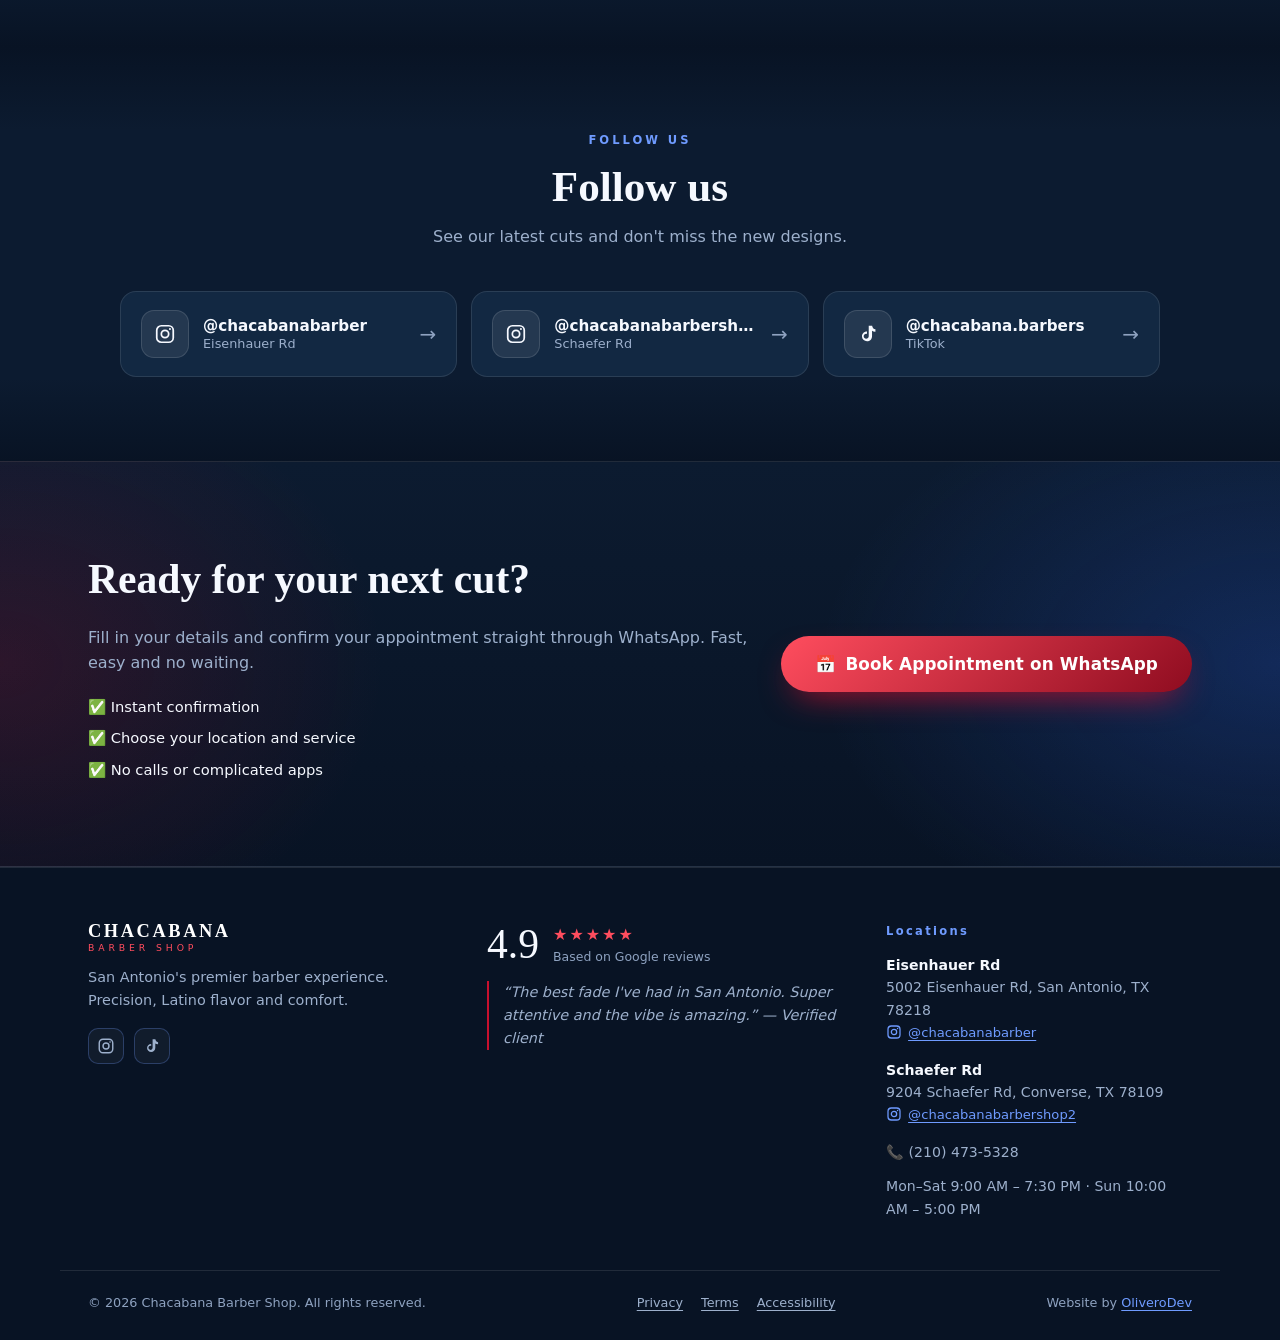
==== commit 77317fce: "Quitar precios de cortes: solo mostrar cuadros con información" ====
--- a/index.html
+++ b/index.html
@@ -133,7 +133,7 @@
             <span aria-hidden="true">📍</span> <span data-i18n="hero.cta.locations">Ver Ubicaciones</span>
           </a>
         </div>
-        <p class="hero-note" data-i18n="hero.note">Cortes desde $25 · Aceptamos sin cita</p>
+        <p class="hero-note" data-i18n="hero.note">Aceptamos sin cita</p>
         <div class="hero-stats">
           <div class="stat"><strong>4.9★</strong><span data-i18n="hero.stat.rating">Calificación Google</span></div>
           <div class="stat"><strong>2</strong><span data-i18n="hero.stat.branches">Sucursales</span></div>
@@ -164,23 +164,23 @@
         <!-- Los servicios se renderizan desde config.js (fallback estático abajo) -->
         <div class="services-grid">
           <article class="service-card">
-            <div class="service-head"><h3>Corte Regular</h3><span class="service-price">$25</span></div>
+            <div class="service-head"><h3>Corte Regular</h3></div>
             <p class="service-desc">Corte clásico a tijera y máquina, lavado y peinado final.</p>
             <span class="service-time">⏱ 30 min</span>
           </article>
           <article class="service-card">
-            <div class="service-head"><h3>Fade &amp; Taper</h3><span class="service-price">$30</span></div>
+            <div class="service-head"><h3>Fade &amp; Taper</h3></div>
             <p class="service-desc">Skin Fade, Burst Fade o Taper Fade con degradado perfecto.</p>
             <span class="service-time">⏱ 40 min</span>
           </article>
           <article class="service-card service-card--featured">
             <span class="service-tag">MÁS PEDIDO</span>
-            <div class="service-head"><h3>Combo Chacabana VIP</h3><span class="service-price">$45</span></div>
+            <div class="service-head"><h3>Combo Chacabana VIP</h3></div>
             <p class="service-desc">Corte + Barba + Mascarilla facial. La experiencia completa.</p>
             <span class="service-time">⏱ 60 min</span>
           </article>
           <article class="service-card">
-            <div class="service-head"><h3>Corte de Niños</h3><span class="service-price">$20</span></div>
+            <div class="service-head"><h3>Corte de Niños</h3></div>
             <p class="service-desc">Paciencia y estilo para los más pequeños de la casa.</p>
             <span class="service-time">⏱ 25 min</span>
           </article>
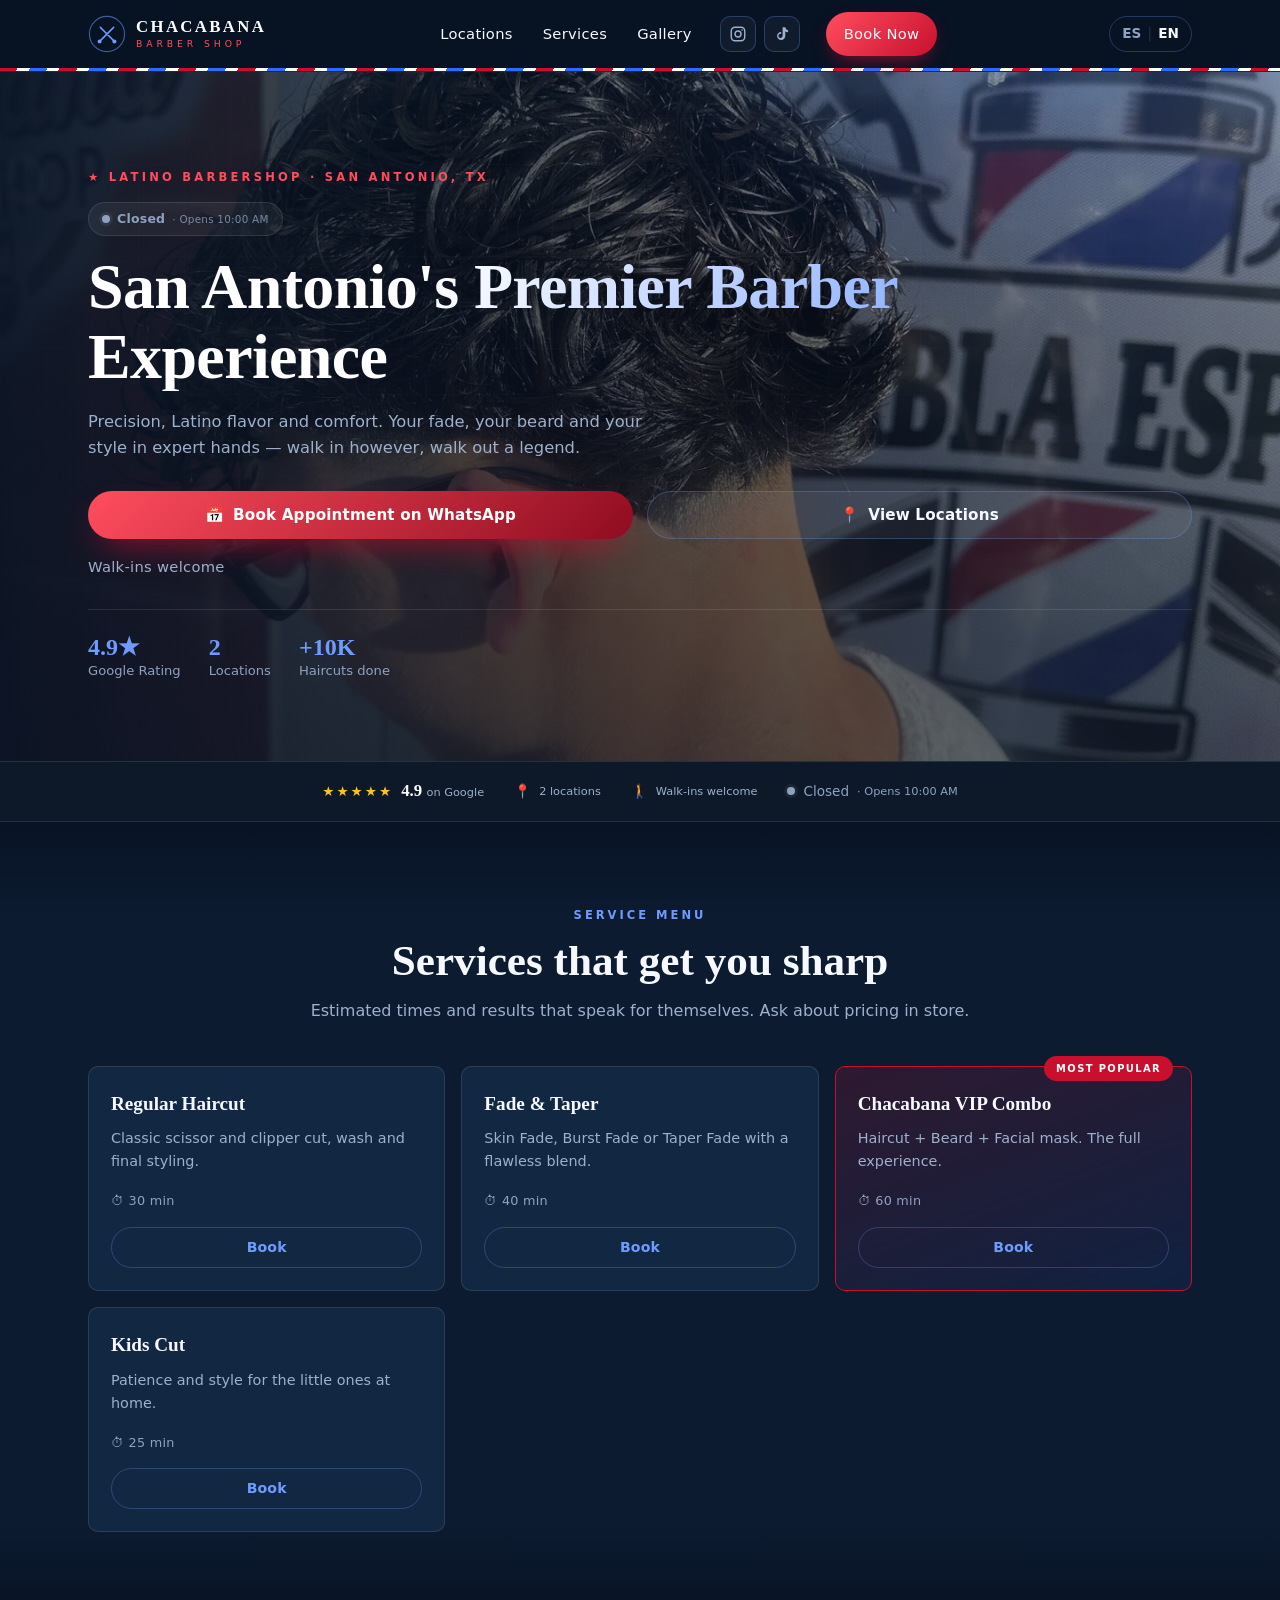
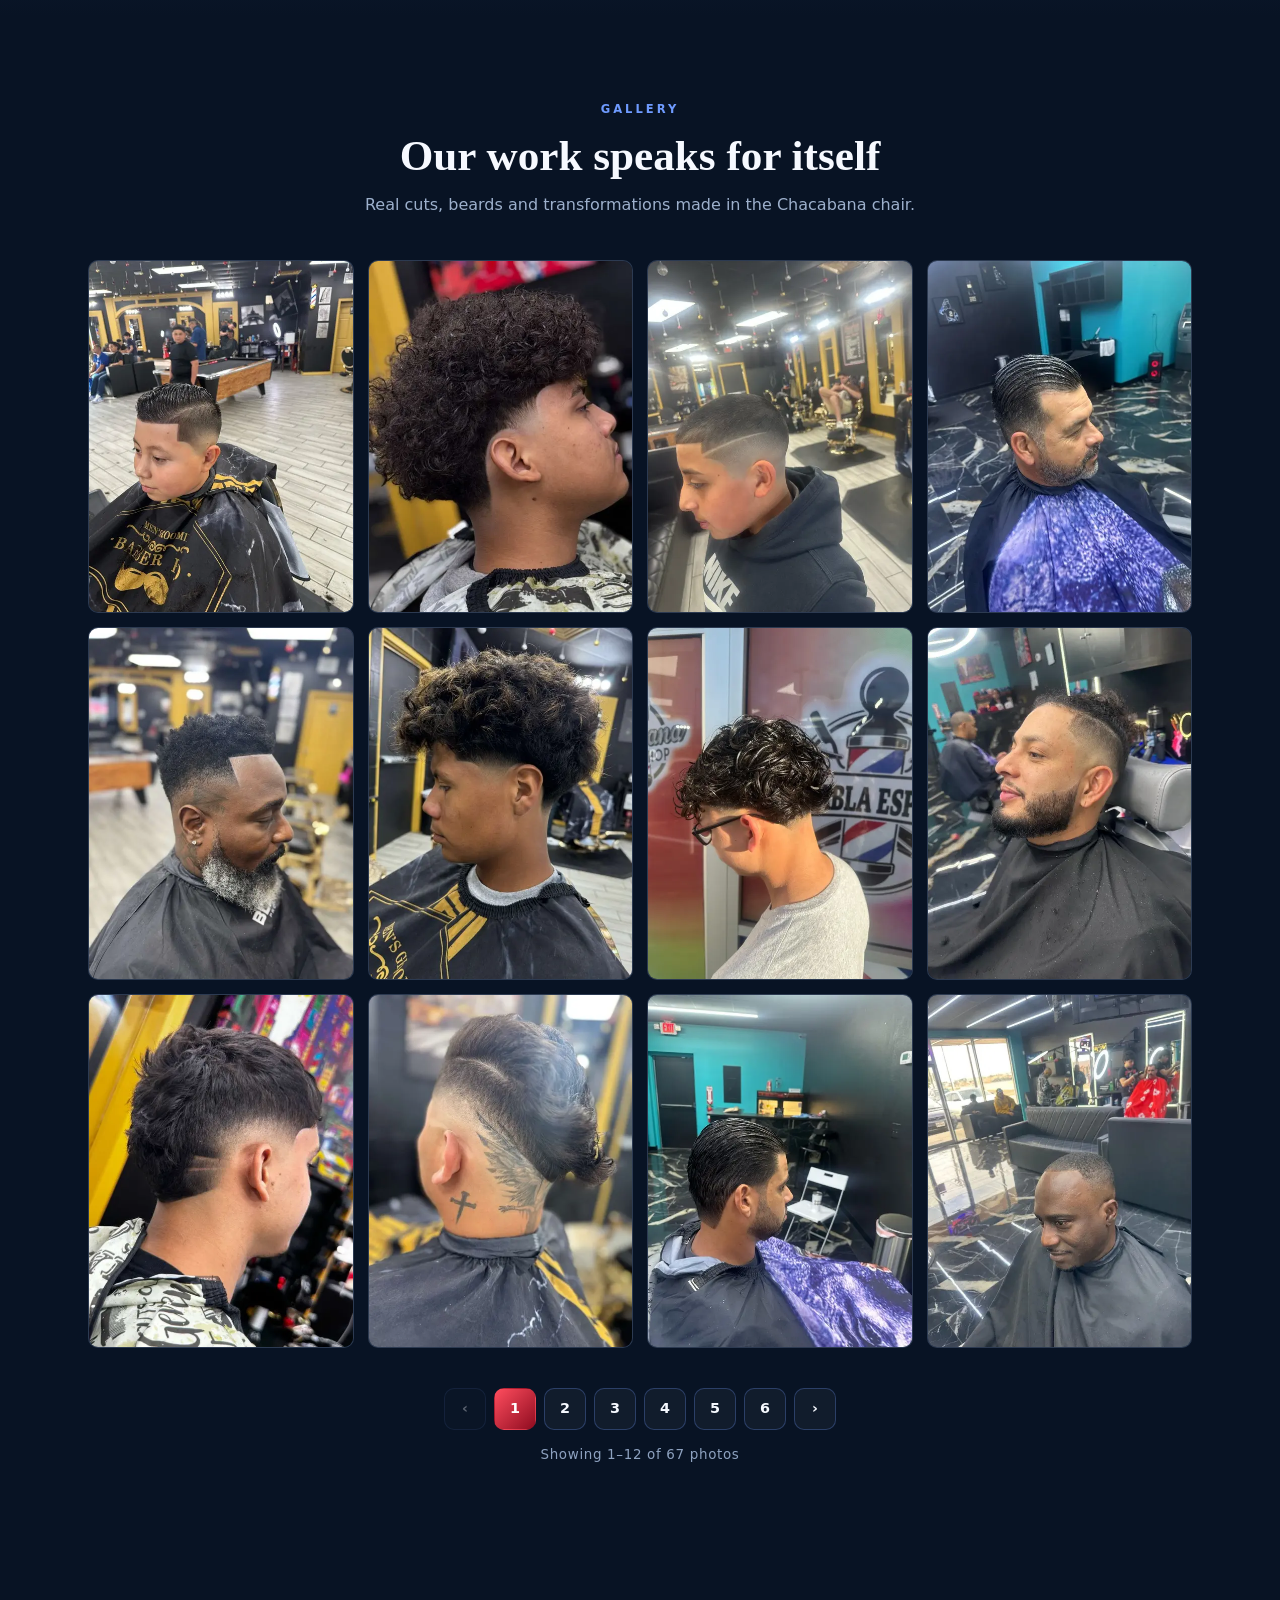
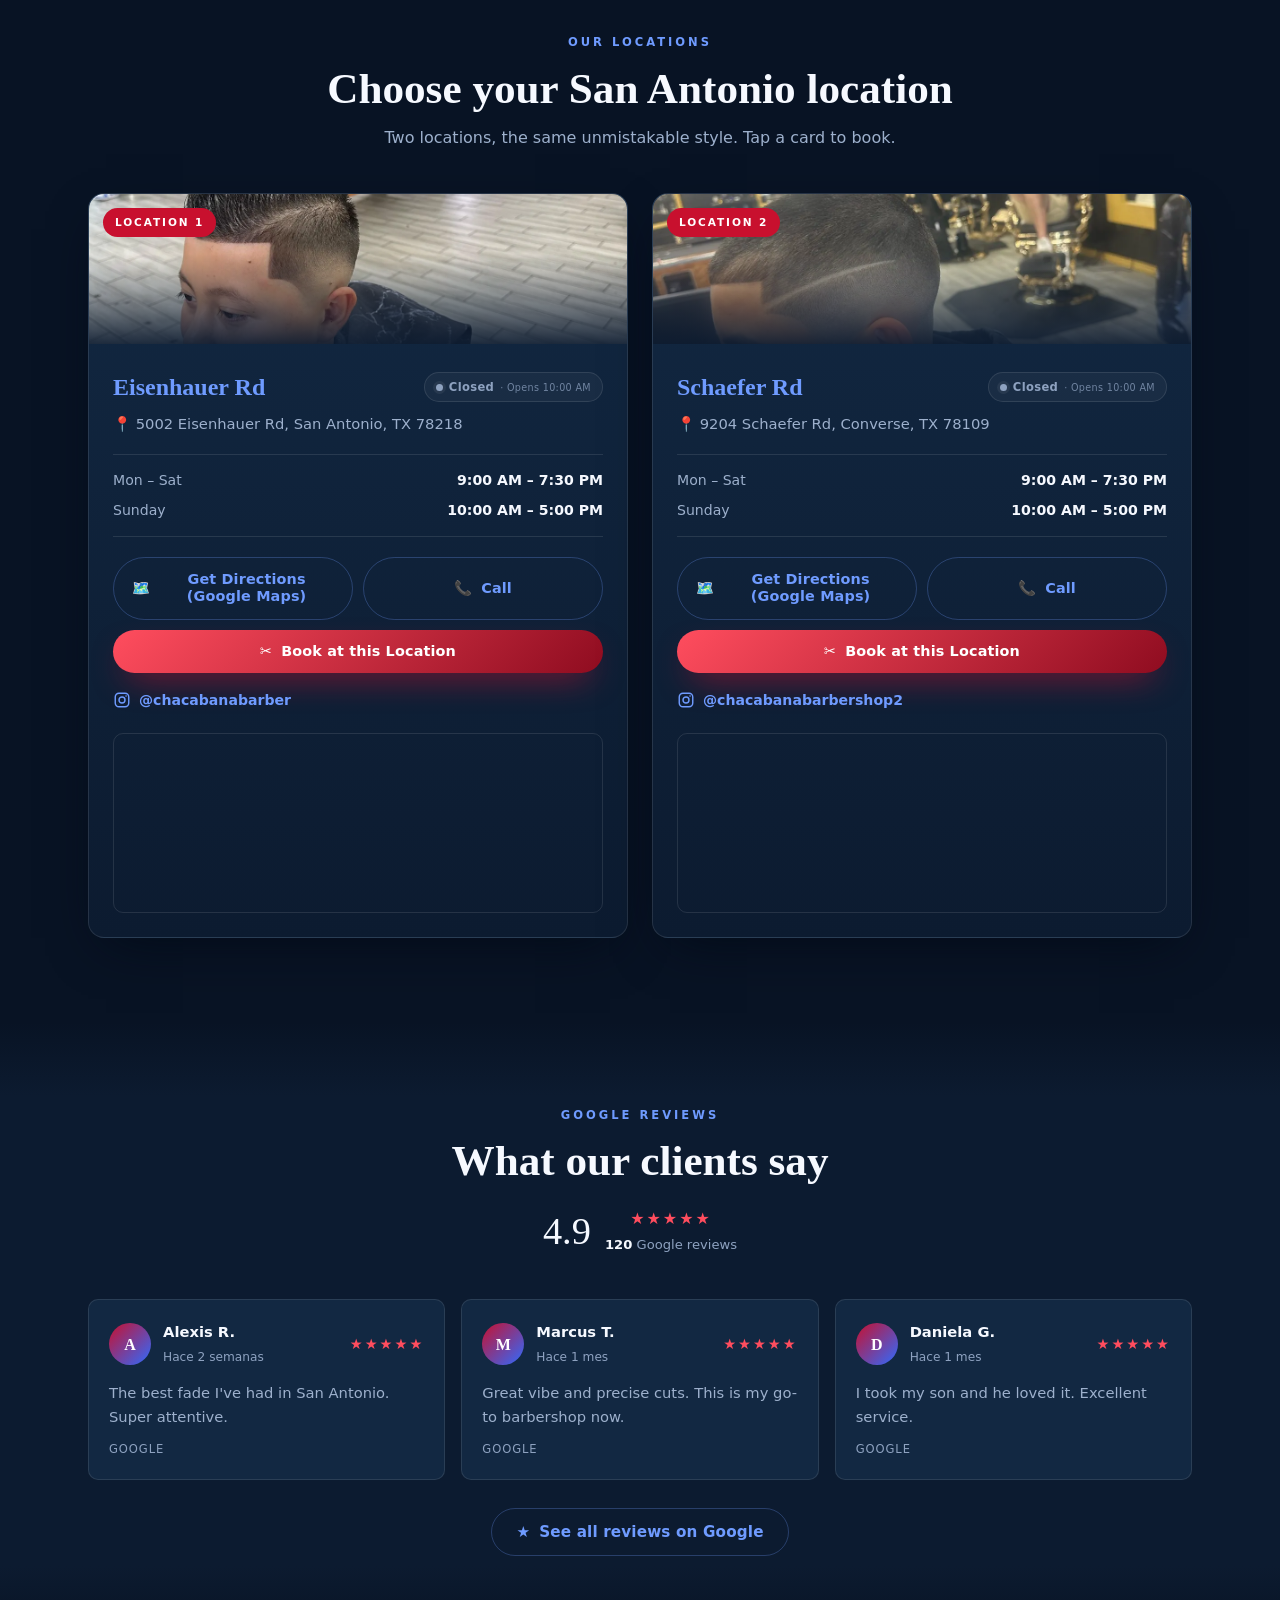
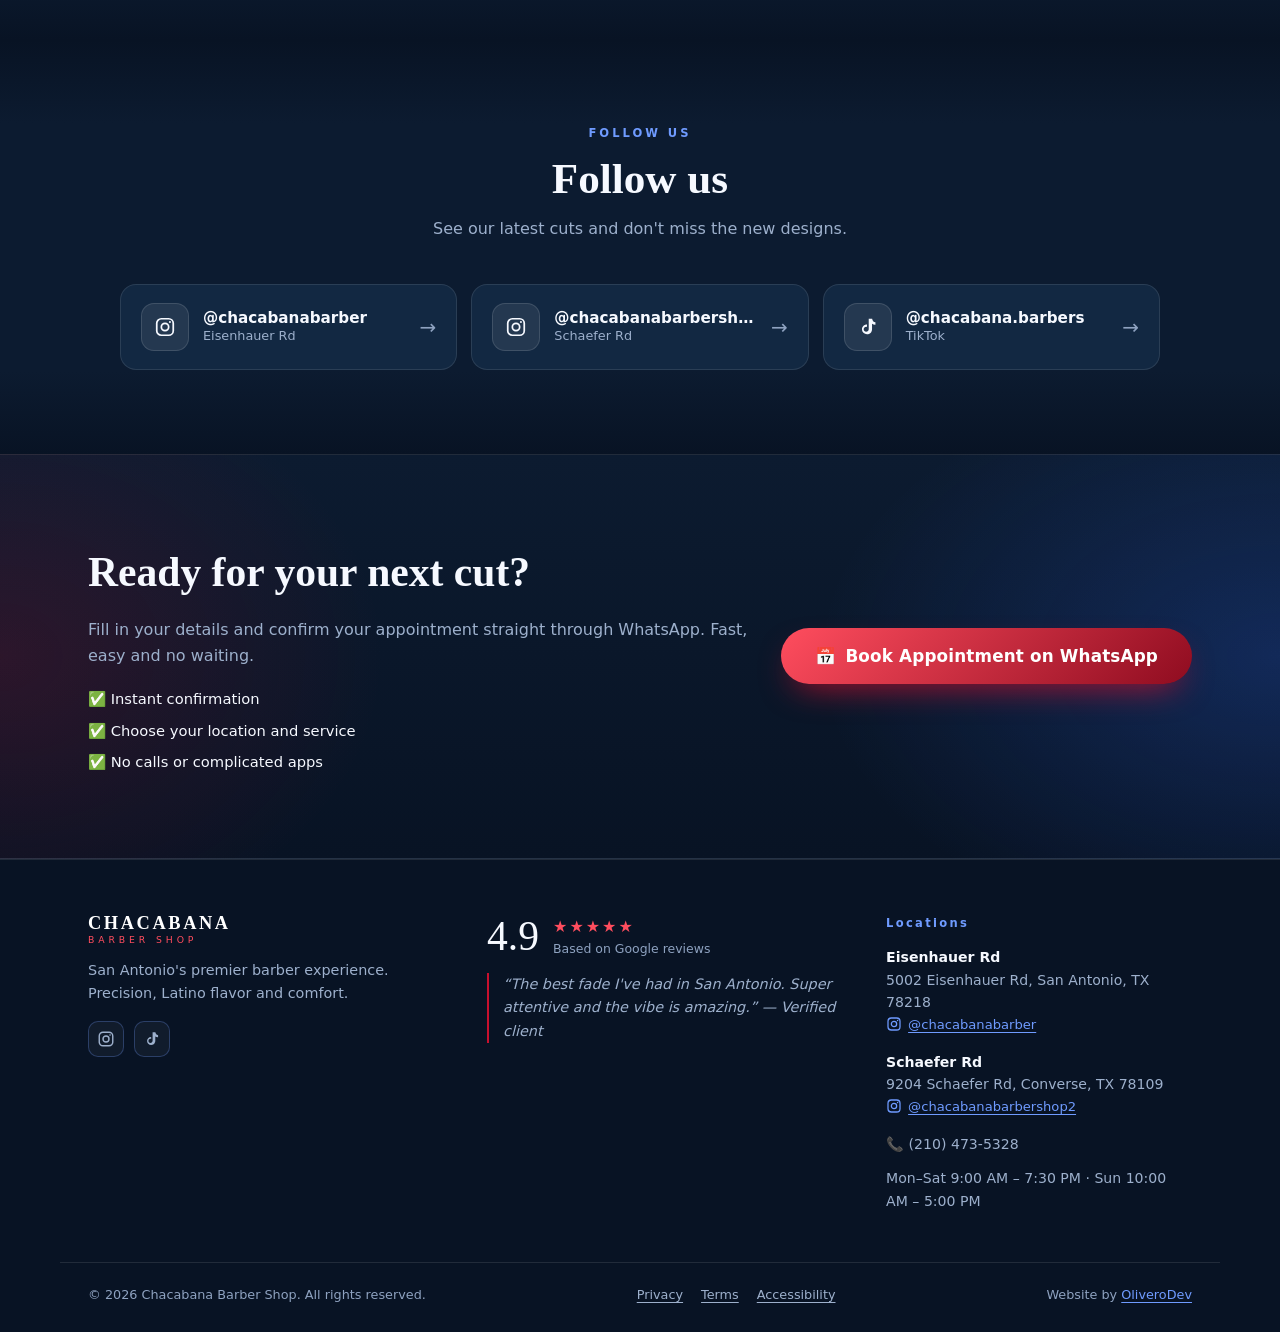
==== commit 071f78b5: "Quitar precios de servicios en tarjetas renderizadas por JS" ====
--- a/index.html
+++ b/index.html
@@ -68,7 +68,7 @@
   }
   </script>
 
-  <link rel="stylesheet" href="styles.css?v=10" />
+  <link rel="stylesheet" href="styles.css?v=11" />
 </head>
 <body>
   <a class="skip-link" href="#servicios" data-i18n="skip">Saltar al contenido</a>
@@ -156,9 +156,9 @@
     <section class="section section-alt" id="servicios">
       <div class="container">
         <header class="section-head">
-          <span class="section-kicker" data-i18n="services.kicker">MENÚ & PRECIOS</span>
+          <span class="section-kicker" data-i18n="services.kicker">MENÚ DE SERVICIOS</span>
           <h2 class="section-title" data-i18n="services.title">Servicios que te dejan listo</h2>
-          <p class="section-lead" data-i18n="services.lead">Precios claros, tiempos estimados y resultados que hablan solos.</p>
+          <p class="section-lead" data-i18n="services.lead">Tiempos estimados y resultados que hablan solos. Pregunta por precios en sucursal.</p>
         </header>
 
         <!-- Los servicios se renderizan desde config.js (fallback estático abajo) -->
@@ -456,7 +456,7 @@
     </div>
   </div>
 
-  <script src="config.js?v=10" defer></script>
-  <script src="app.js?v=10" defer></script>
+  <script src="config.js?v=11" defer></script>
+  <script src="app.js?v=11" defer></script>
 </body>
 </html>
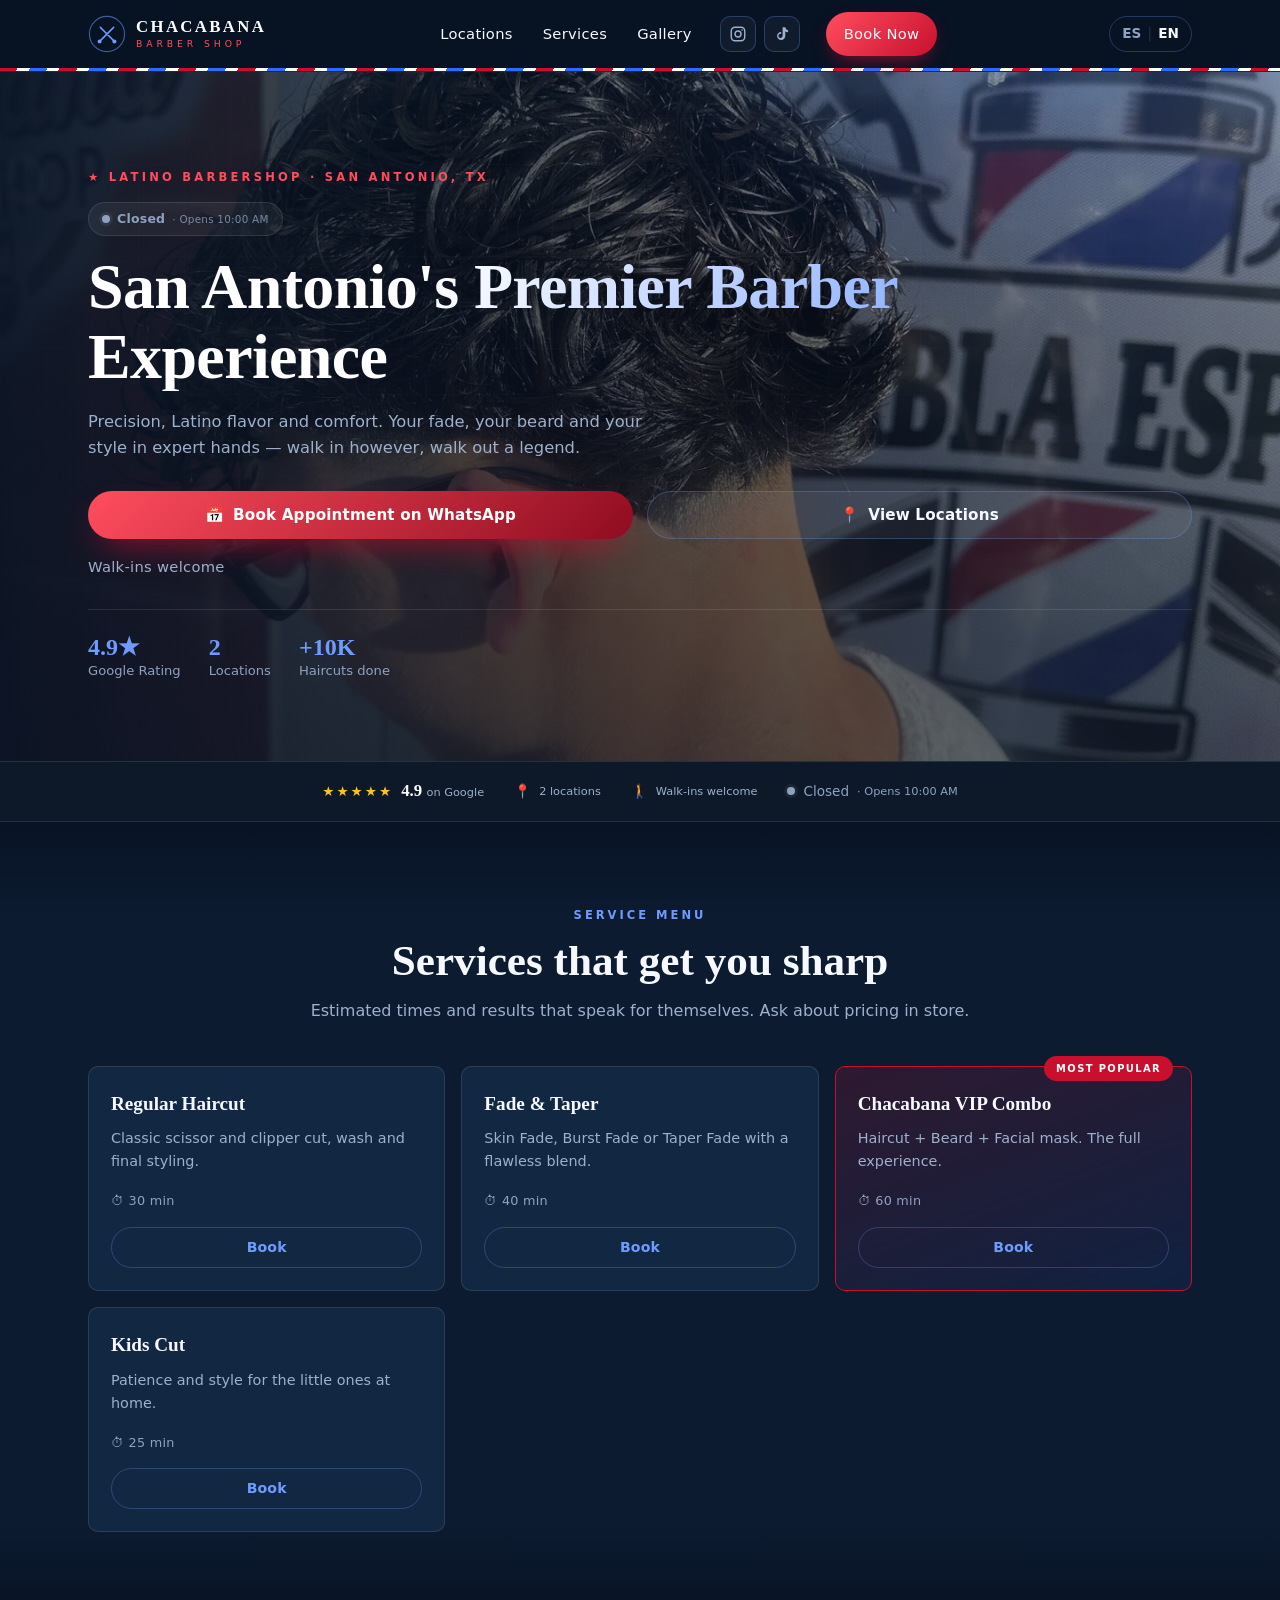
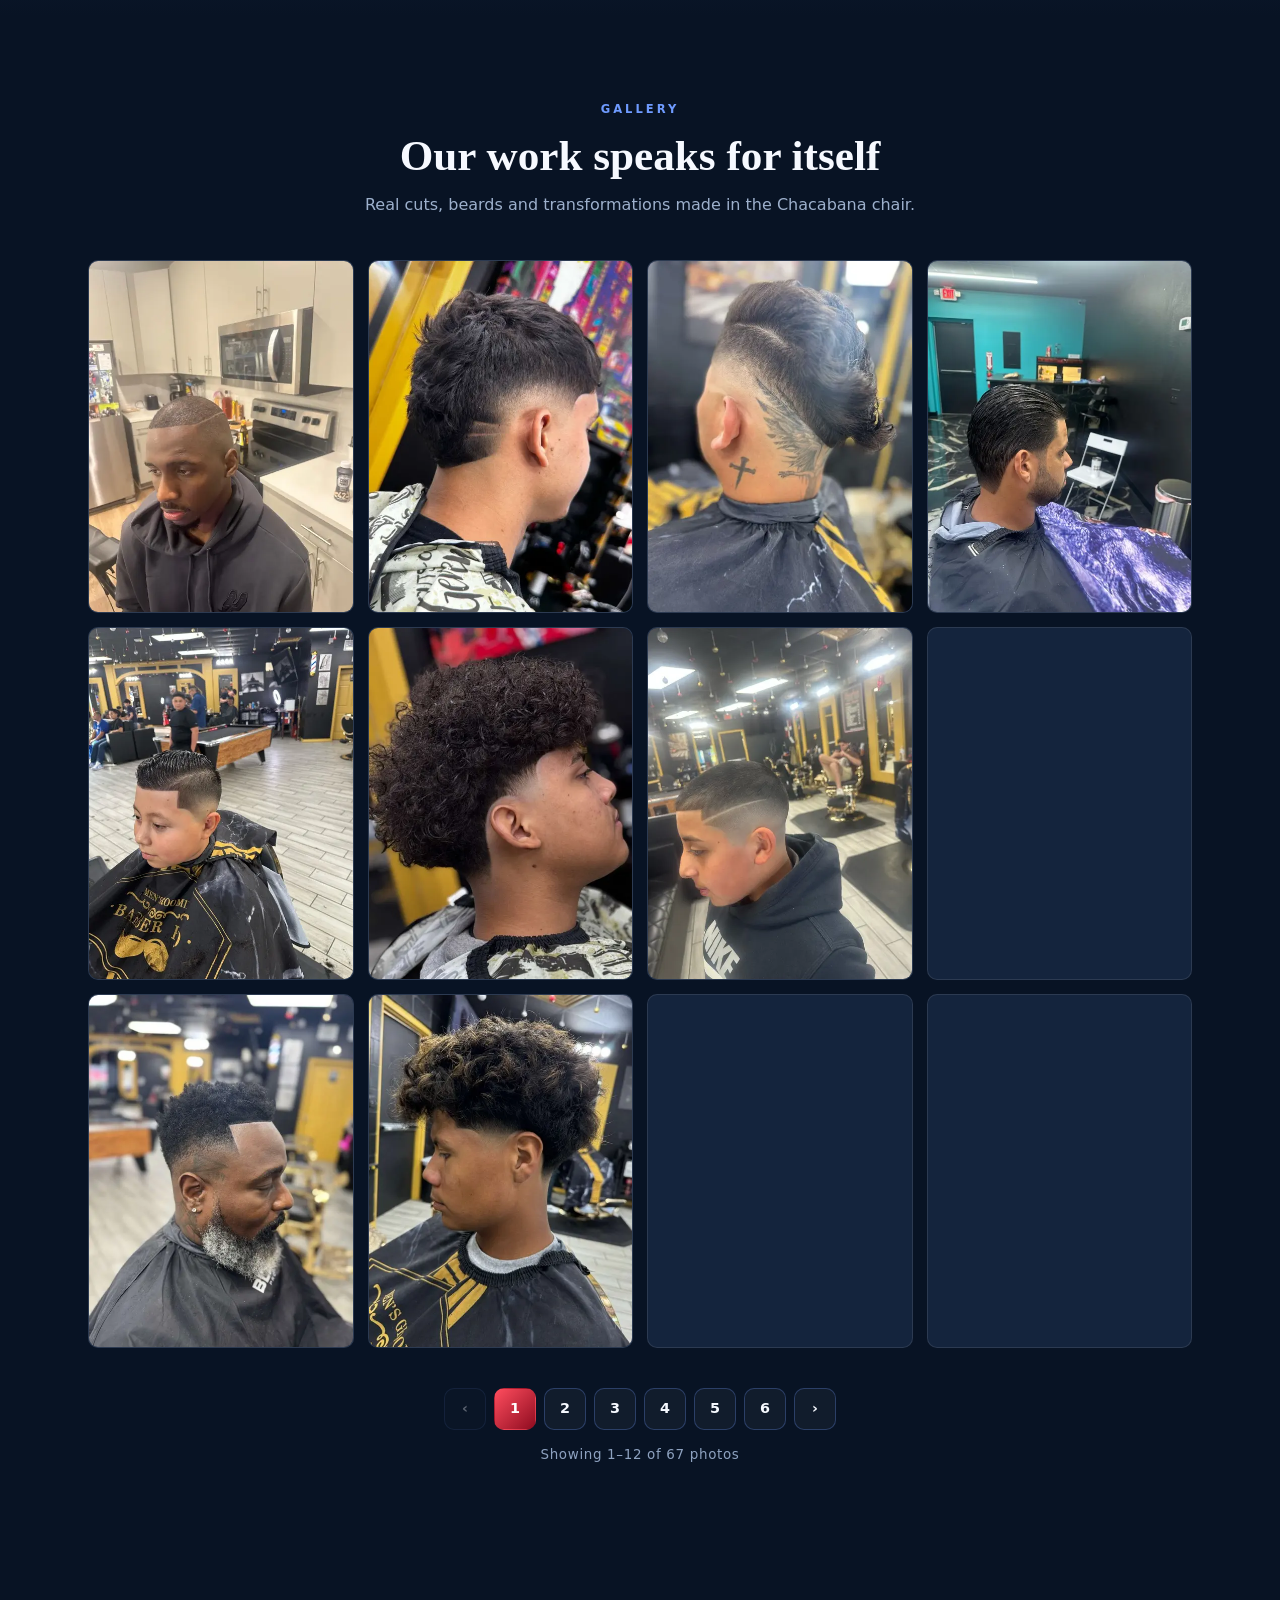
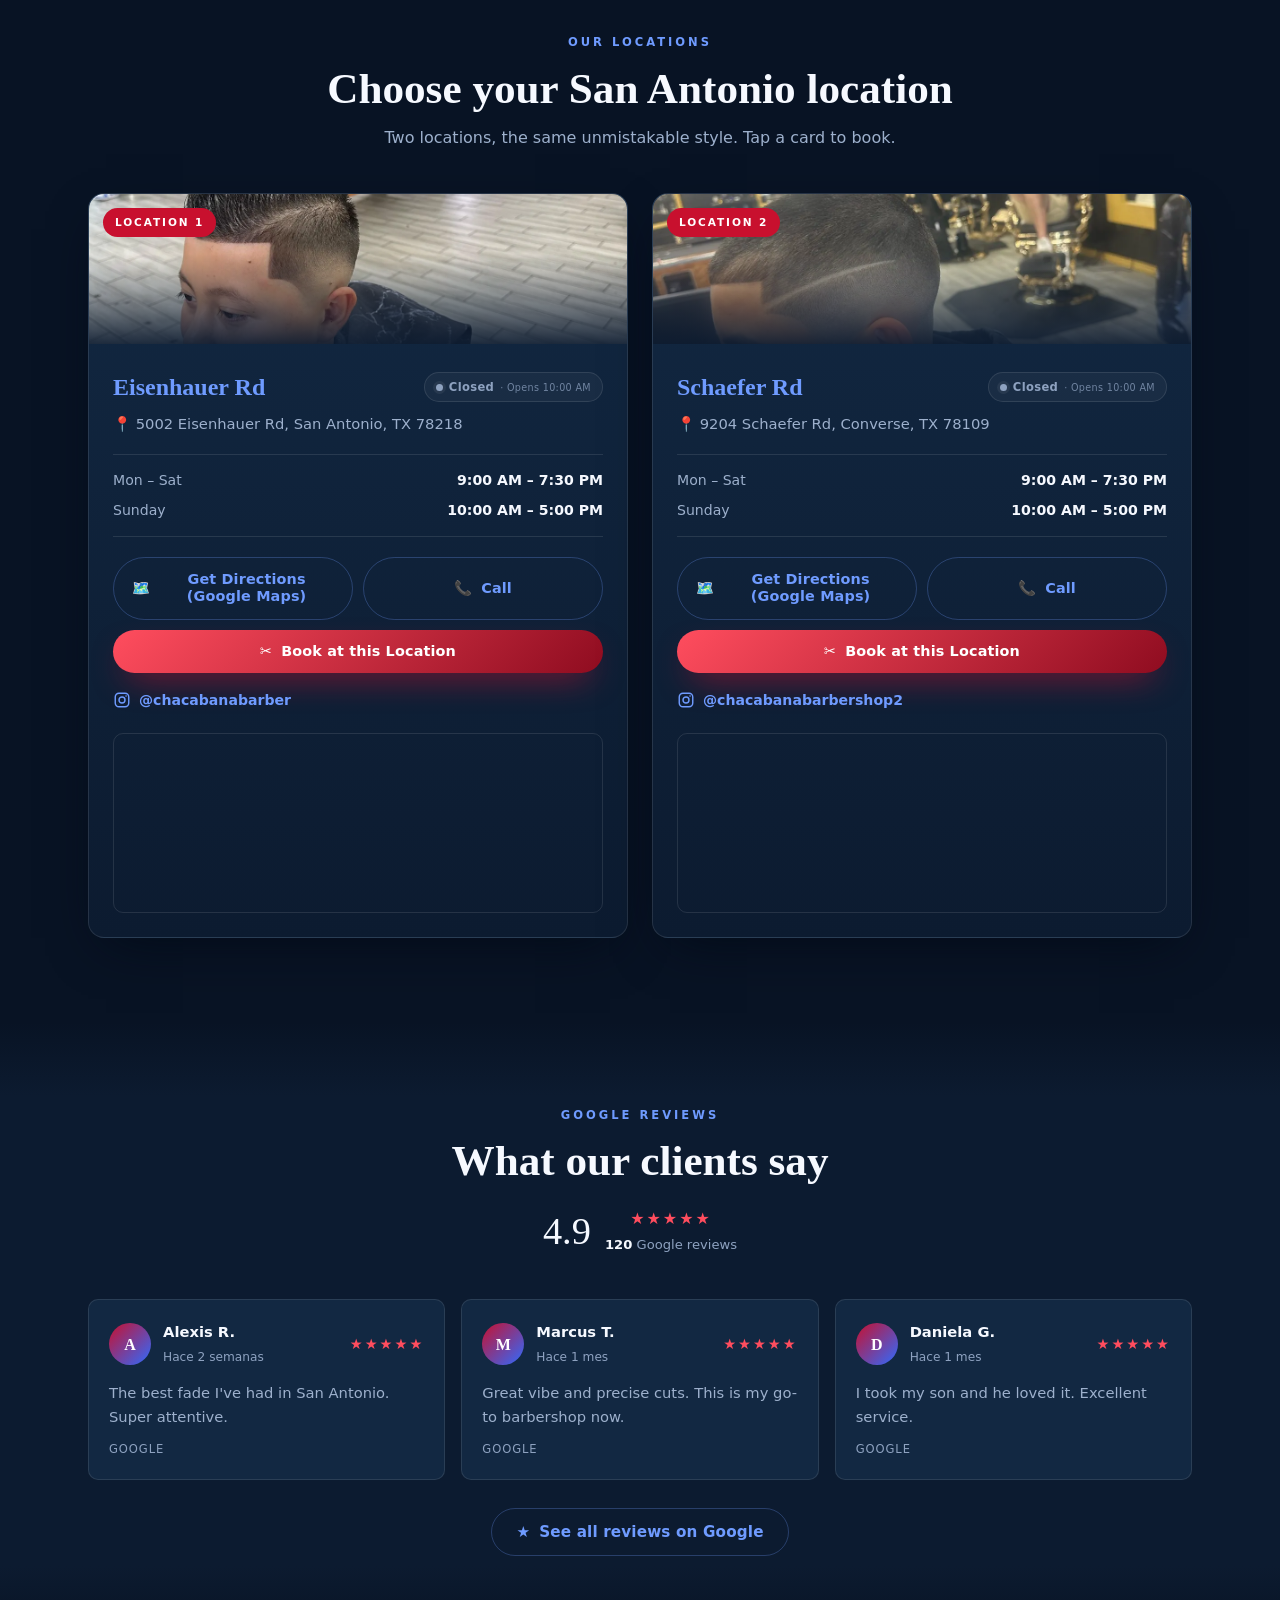
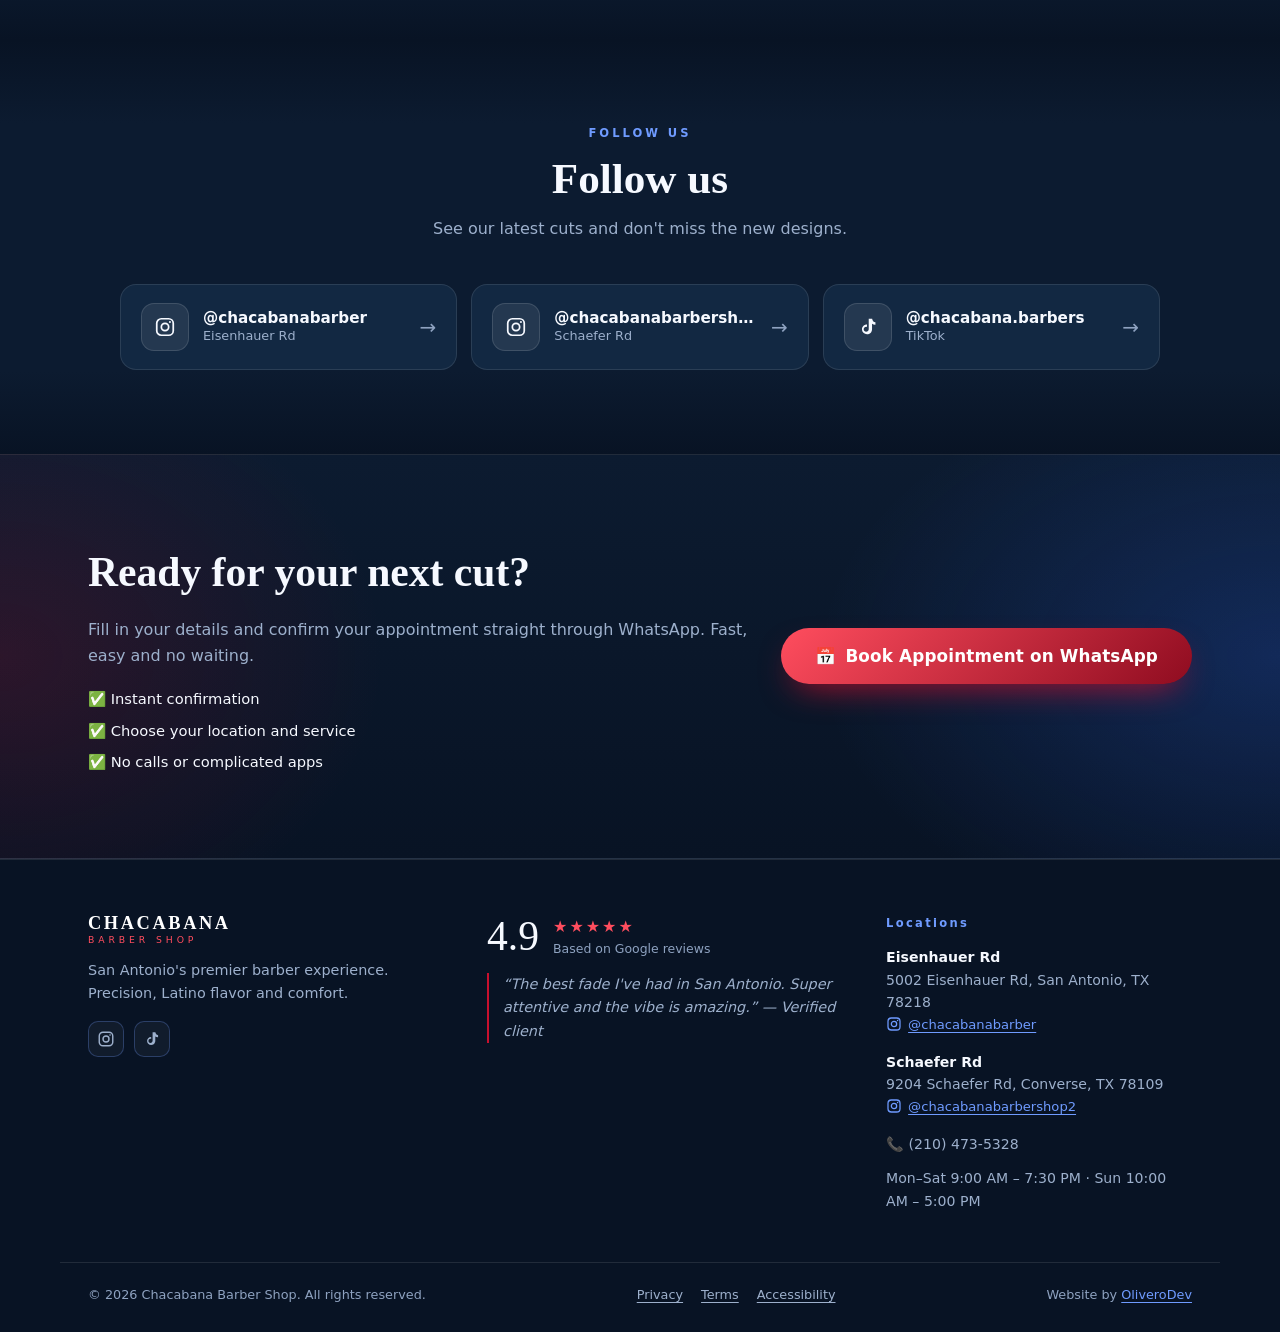
==== commit 42e17a73: "Galería: mover gallery-13 al inicio del carrusel" ====
--- a/index.html
+++ b/index.html
@@ -68,7 +68,7 @@
   }
   </script>
 
-  <link rel="stylesheet" href="styles.css?v=11" />
+  <link rel="stylesheet" href="styles.css?v=12" />
 </head>
 <body>
   <a class="skip-link" href="#servicios" data-i18n="skip">Saltar al contenido</a>
@@ -199,6 +199,7 @@
 
         <div class="gallery-grid" id="galleryGrid" aria-label="Galería de trabajos">
           <!-- Contenido generado desde gallery.json (fallback abajo) -->
+          <figure class="g-item"><img src="images/gallery/thumb/gallery-13.webp" alt="Chacabana Barber Shop" width="1200" height="1600" loading="lazy" decoding="async"></figure>
           <figure class="g-item"><img src="images/gallery/thumb/gallery-01.webp" alt="Chacabana Barber Shop" width="1200" height="1600" loading="lazy" decoding="async"></figure>
           <figure class="g-item"><img src="images/gallery/thumb/gallery-02.webp" alt="Chacabana Barber Shop" width="768" height="1024" loading="lazy" decoding="async"></figure>
           <figure class="g-item"><img src="images/gallery/thumb/gallery-03.webp" alt="Chacabana Barber Shop" width="768" height="1024" loading="lazy" decoding="async"></figure>
@@ -206,7 +207,6 @@
           <figure class="g-item"><img src="images/gallery/thumb/gallery-05.webp" alt="Chacabana Barber Shop" width="768" height="1024" loading="lazy" decoding="async"></figure>
           <figure class="g-item"><img src="images/gallery/thumb/gallery-06.webp" alt="Chacabana Barber Shop" width="768" height="1024" loading="lazy" decoding="async"></figure>
           <figure class="g-item"><img src="images/gallery/thumb/gallery-07.webp" alt="Chacabana Barber Shop" width="1200" height="1600" loading="lazy" decoding="async"></figure>
-          <figure class="g-item"><img src="images/gallery/thumb/gallery-08.webp" alt="Chacabana Barber Shop" width="1200" height="1600" loading="lazy" decoding="async"></figure>
         </div>
 
         <div class="gallery-more">
@@ -456,7 +456,7 @@
     </div>
   </div>
 
-  <script src="config.js?v=11" defer></script>
-  <script src="app.js?v=11" defer></script>
+  <script src="config.js?v=12" defer></script>
+  <script src="app.js?v=12" defer></script>
 </body>
 </html>
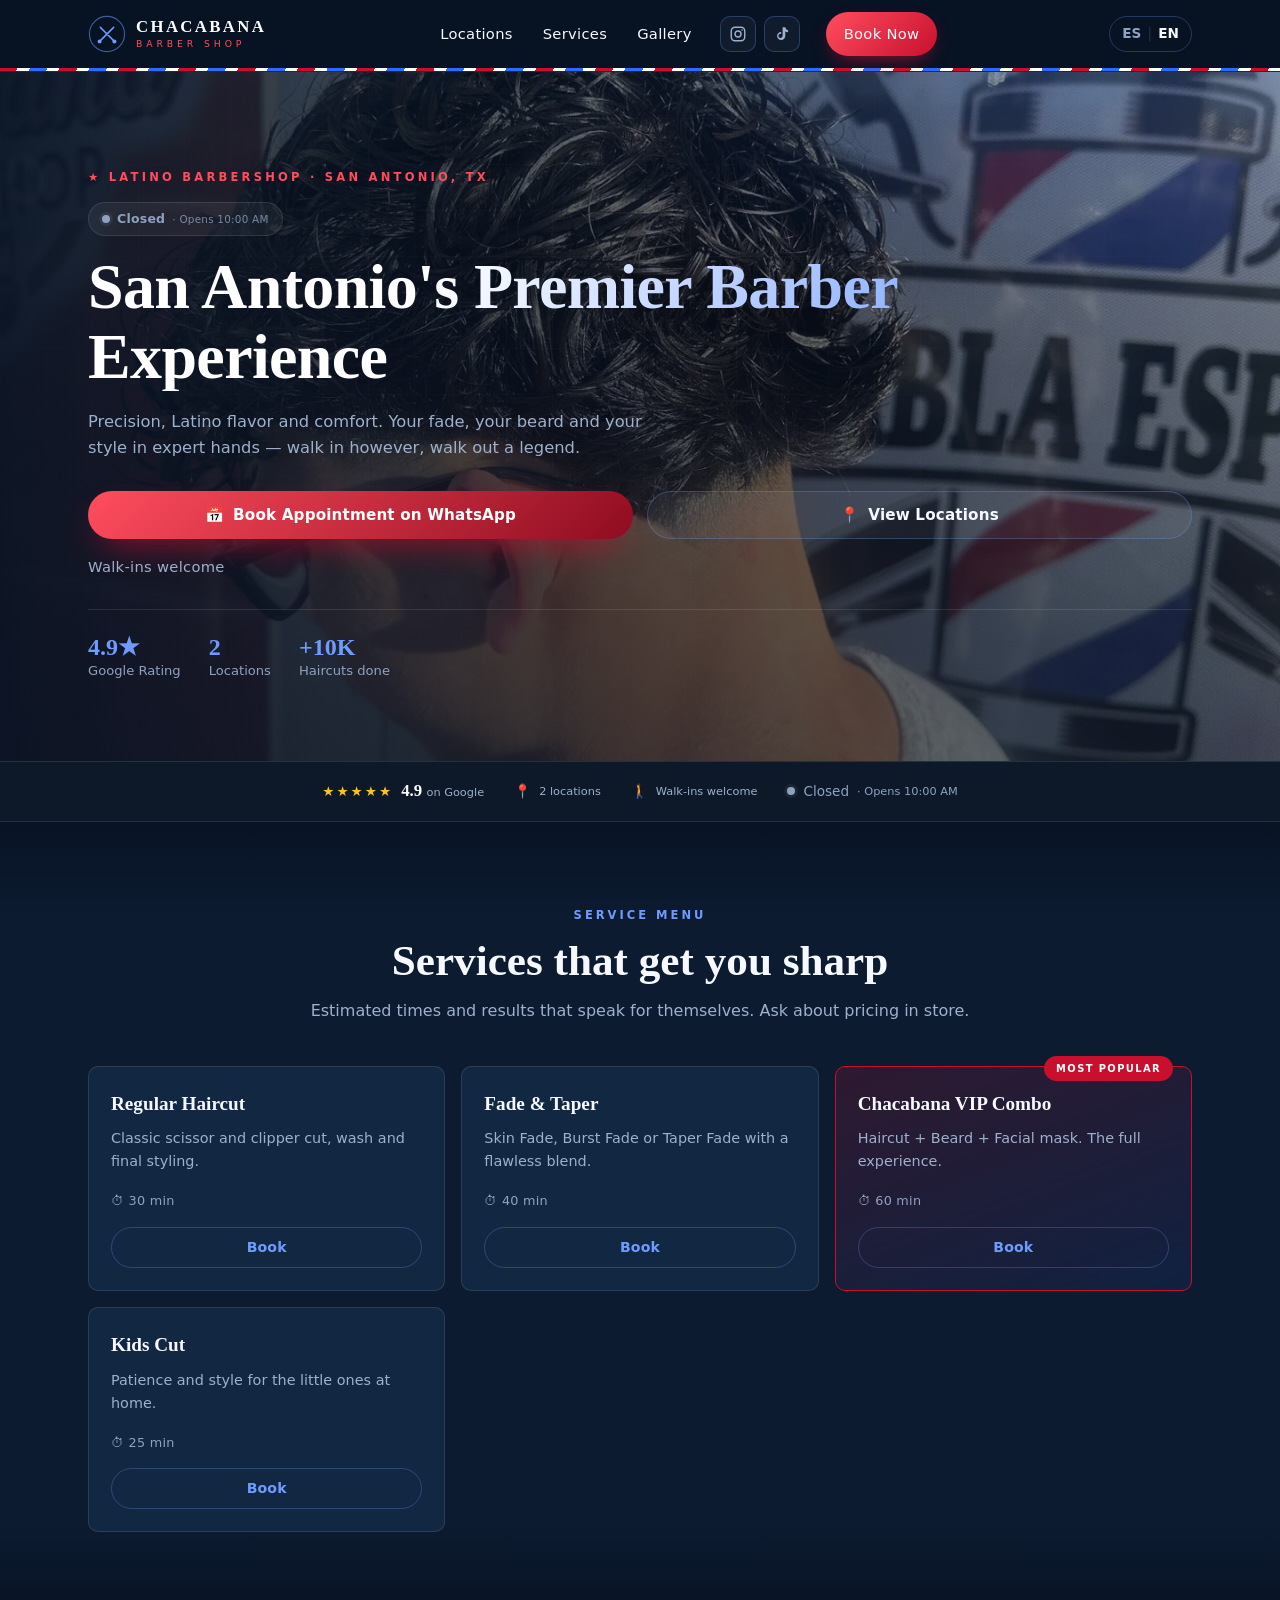
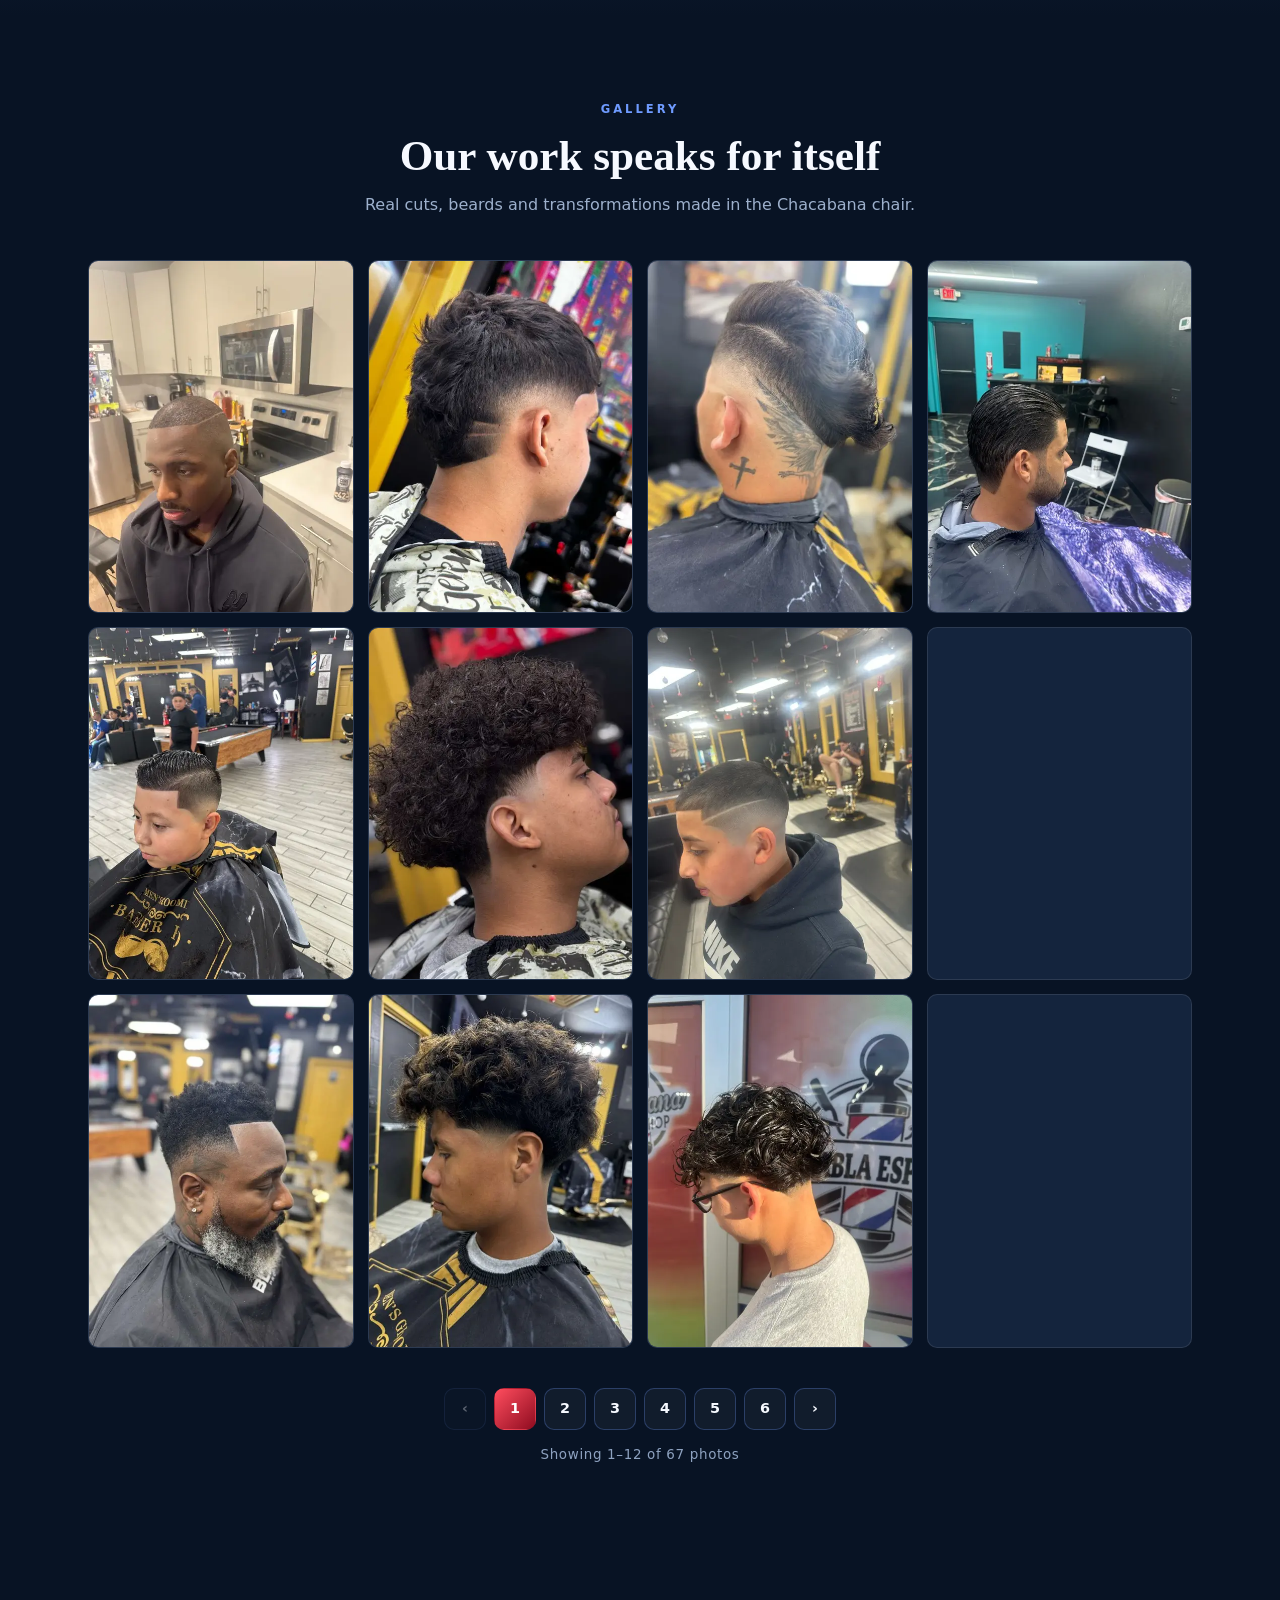
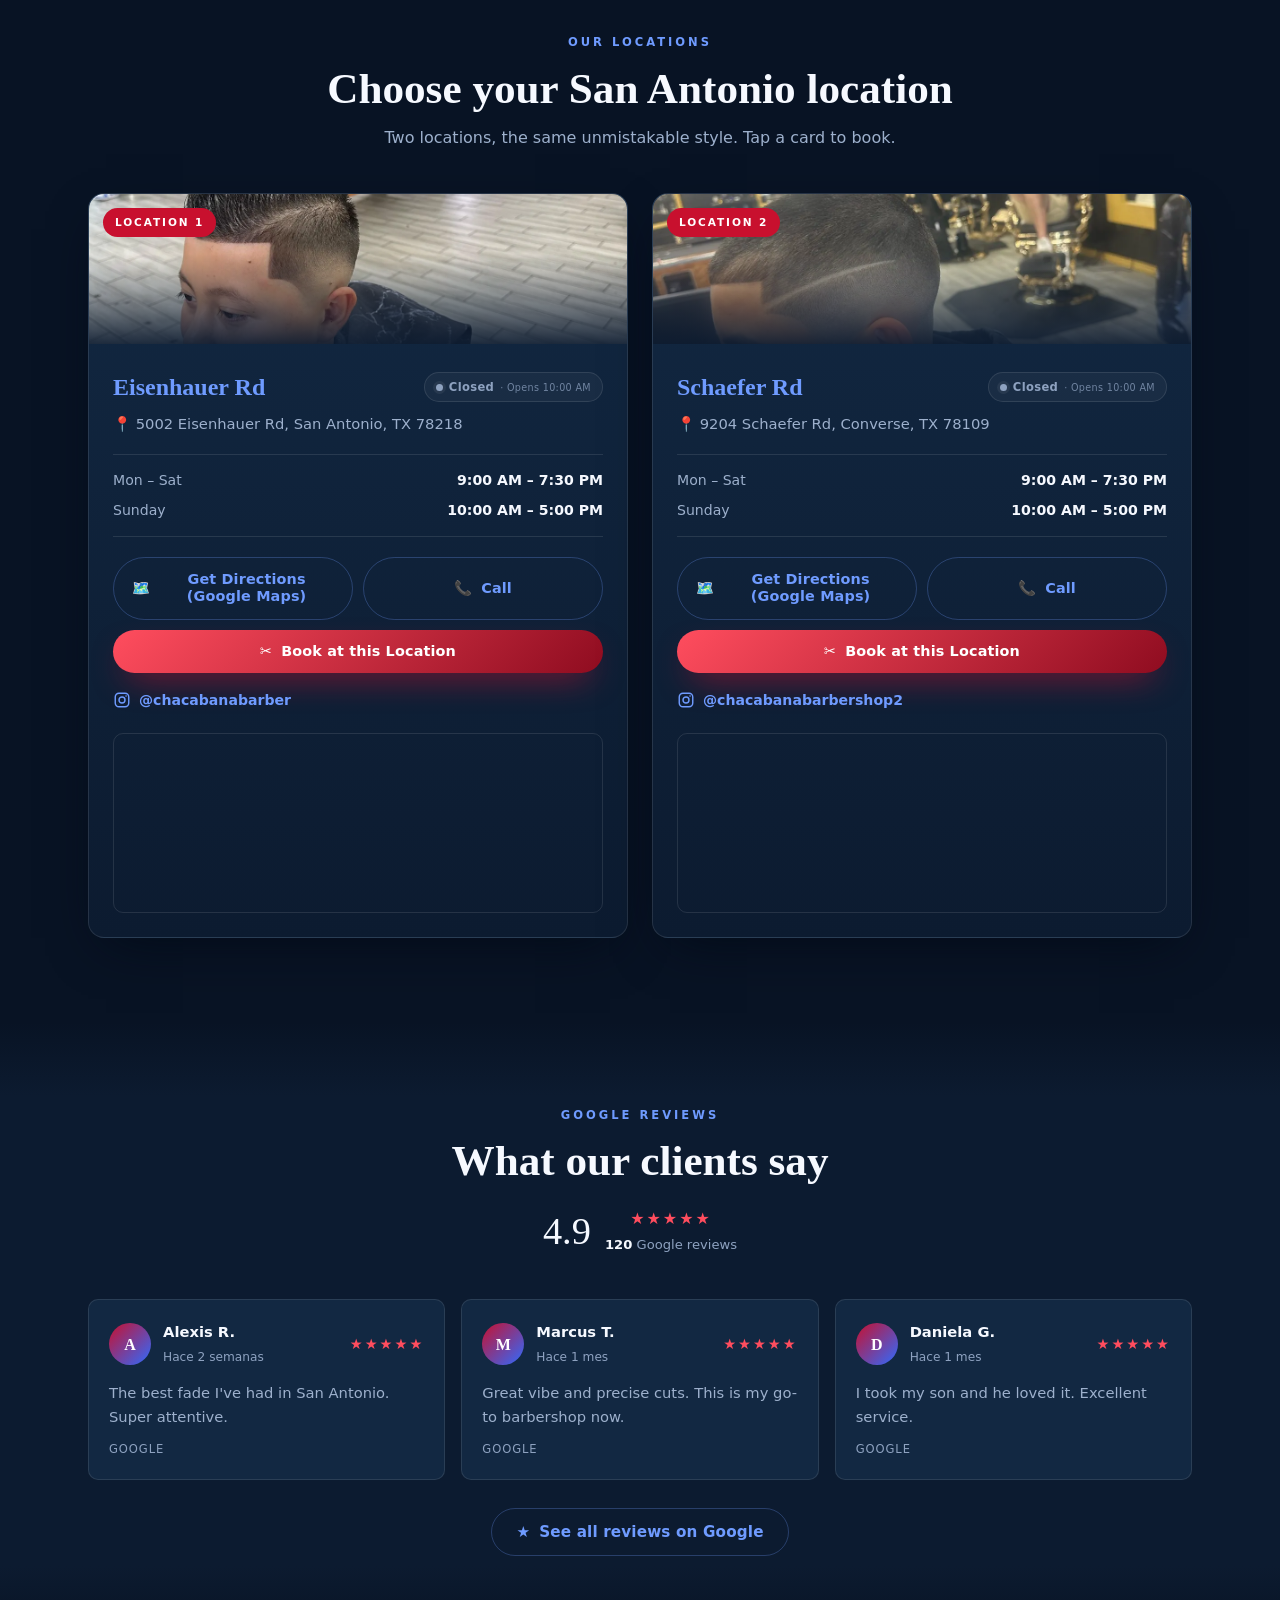
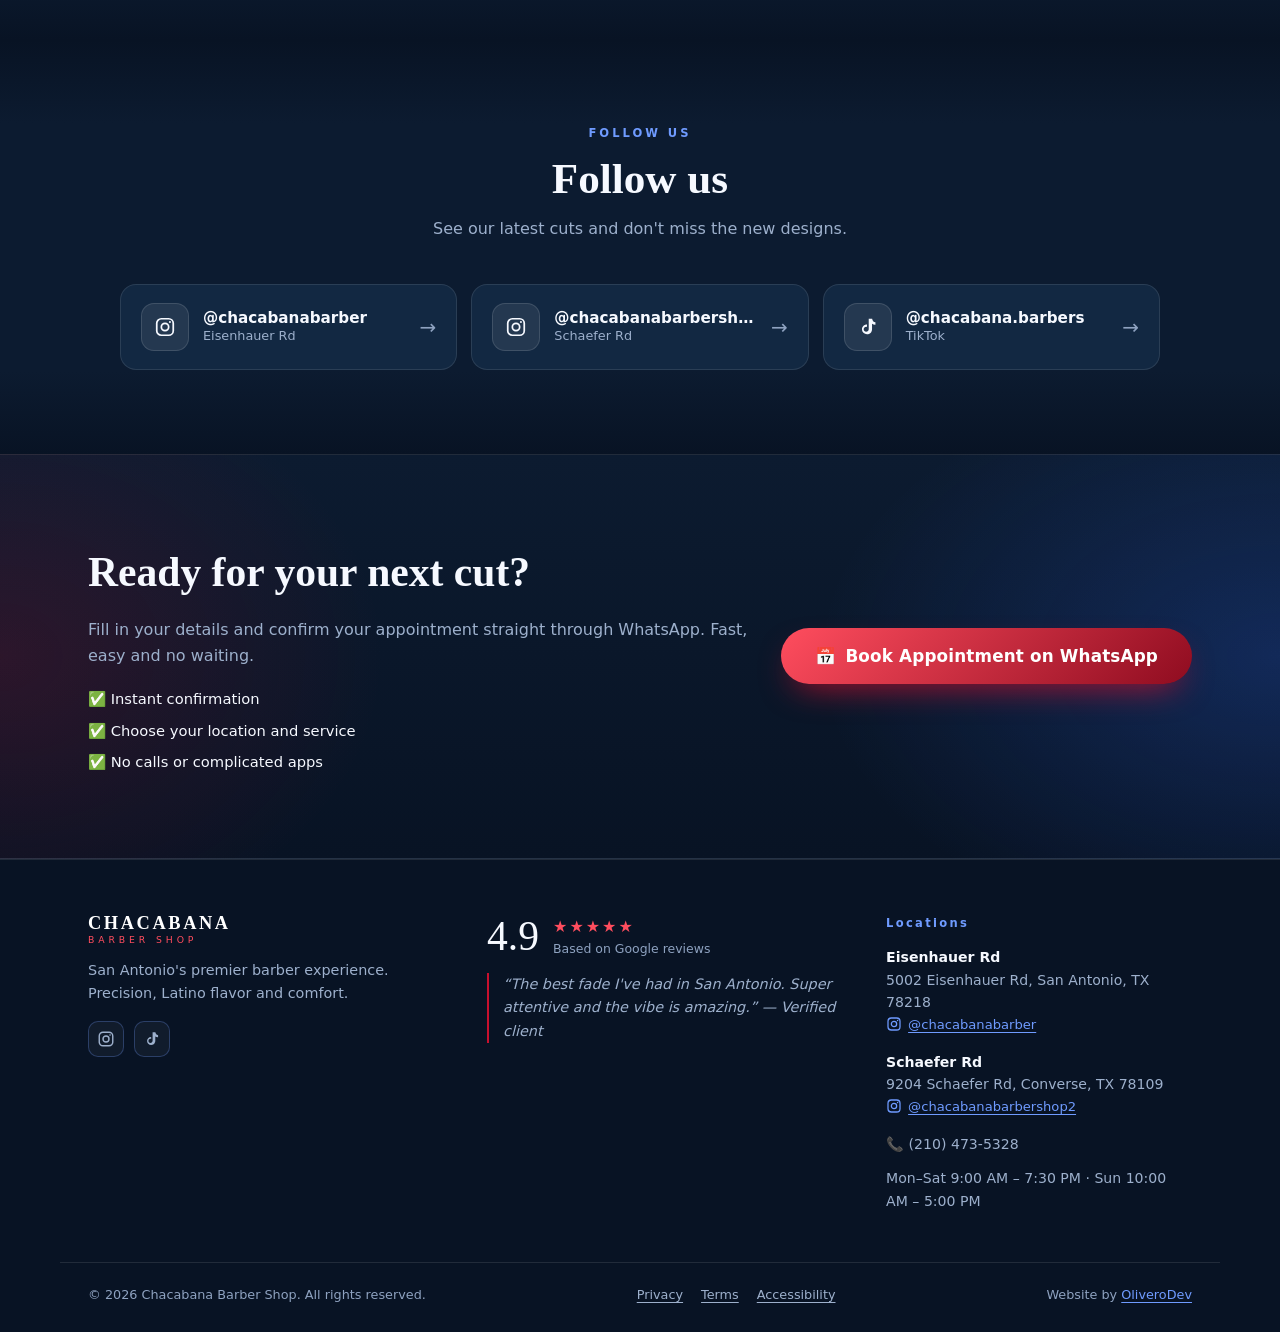
==== commit fa84c8a7: "Detectar idioma del navegador y respetar solo eleccion manual" ====
--- a/index.html
+++ b/index.html
@@ -68,7 +68,7 @@
   }
   </script>
 
-  <link rel="stylesheet" href="styles.css?v=12" />
+  <link rel="stylesheet" href="styles.css?v=13" />
 </head>
 <body>
   <a class="skip-link" href="#servicios" data-i18n="skip">Saltar al contenido</a>
@@ -456,7 +456,7 @@
     </div>
   </div>
 
-  <script src="config.js?v=12" defer></script>
-  <script src="app.js?v=12" defer></script>
+  <script src="config.js?v=13" defer></script>
+  <script src="app.js?v=13" defer></script>
 </body>
 </html>
